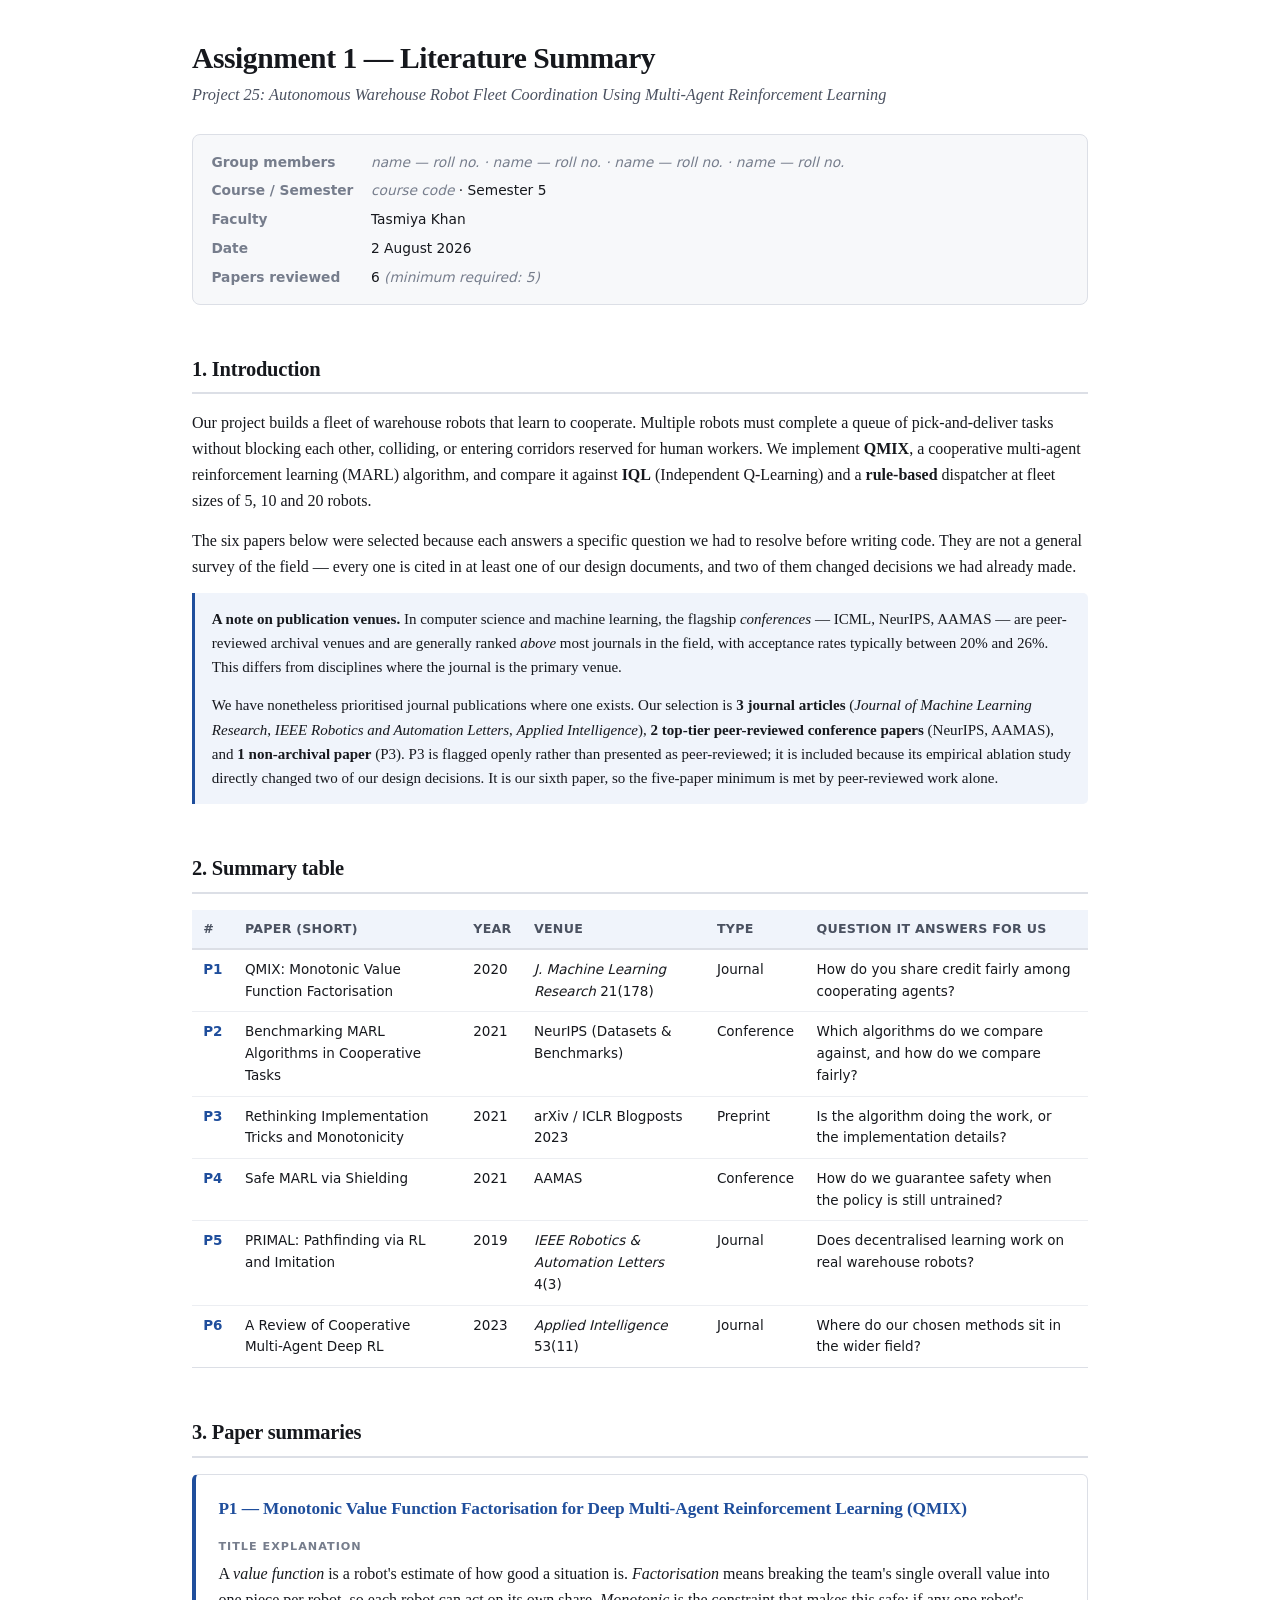
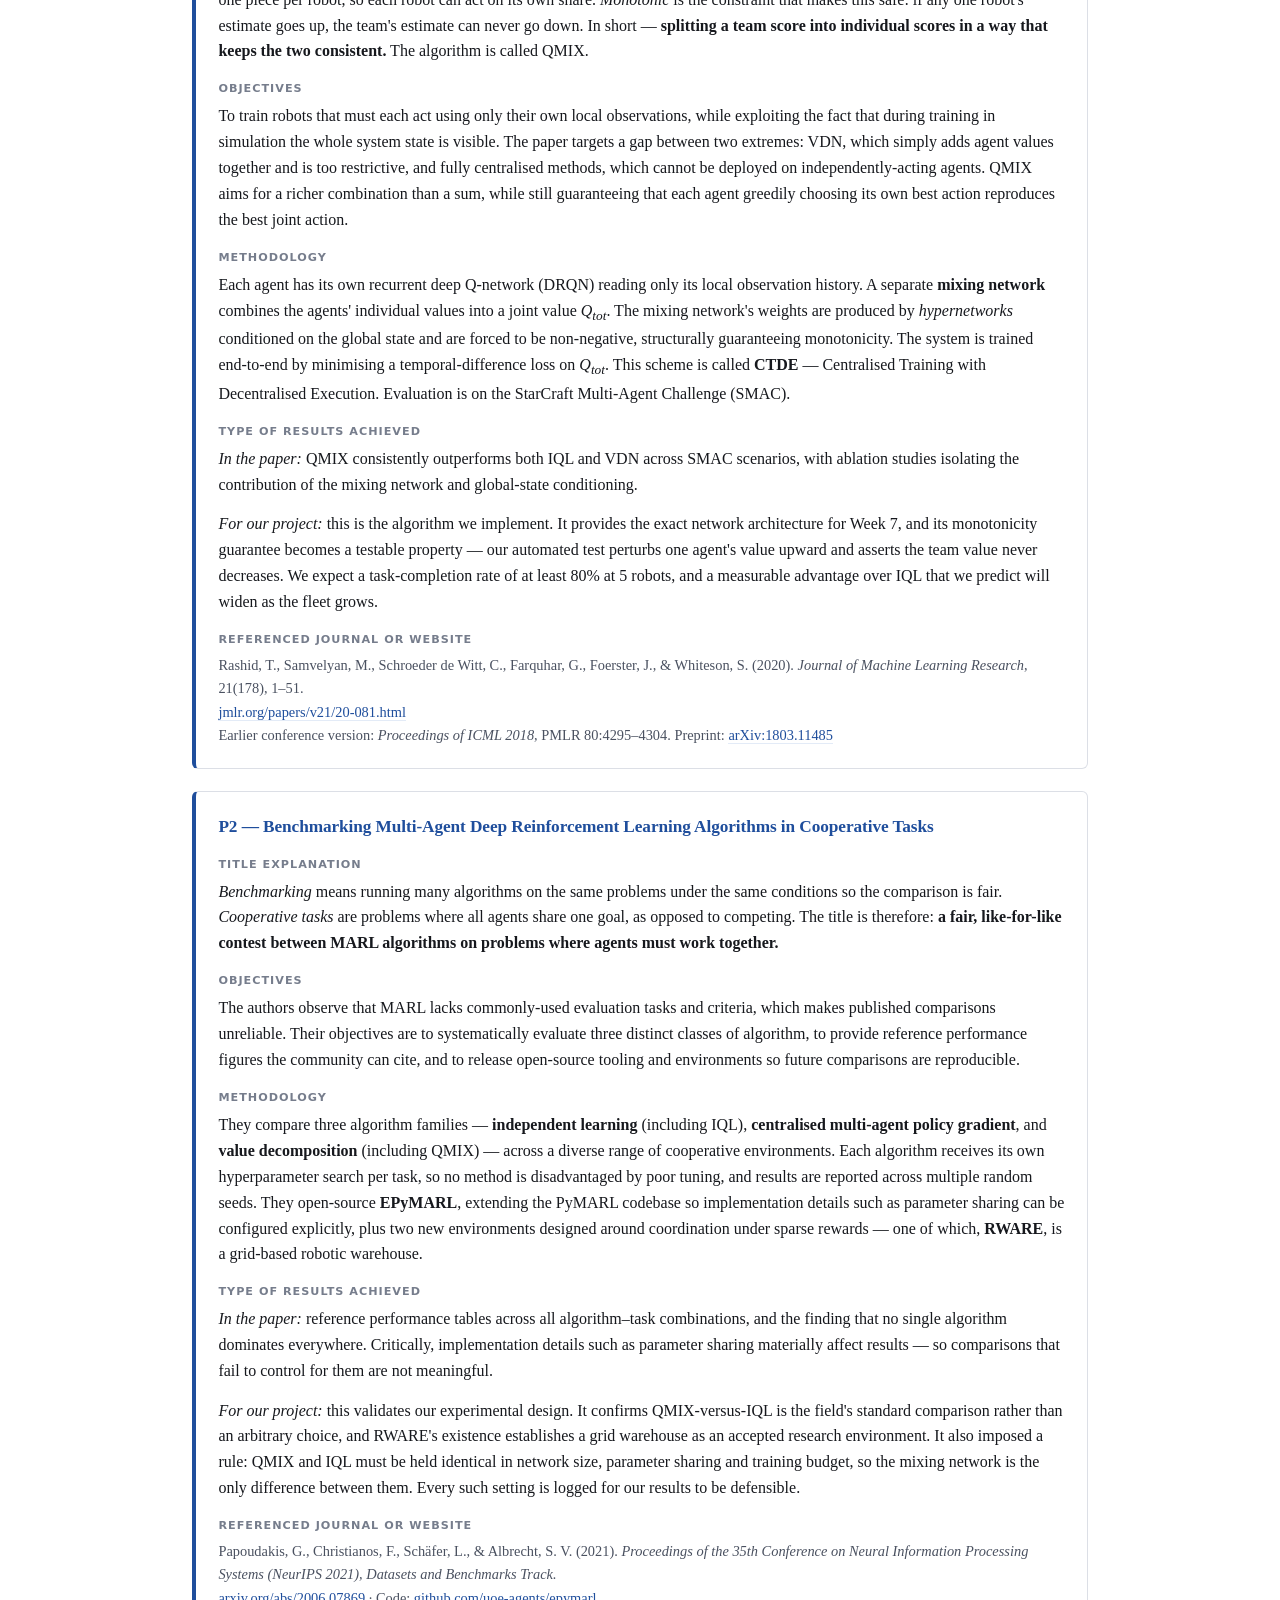
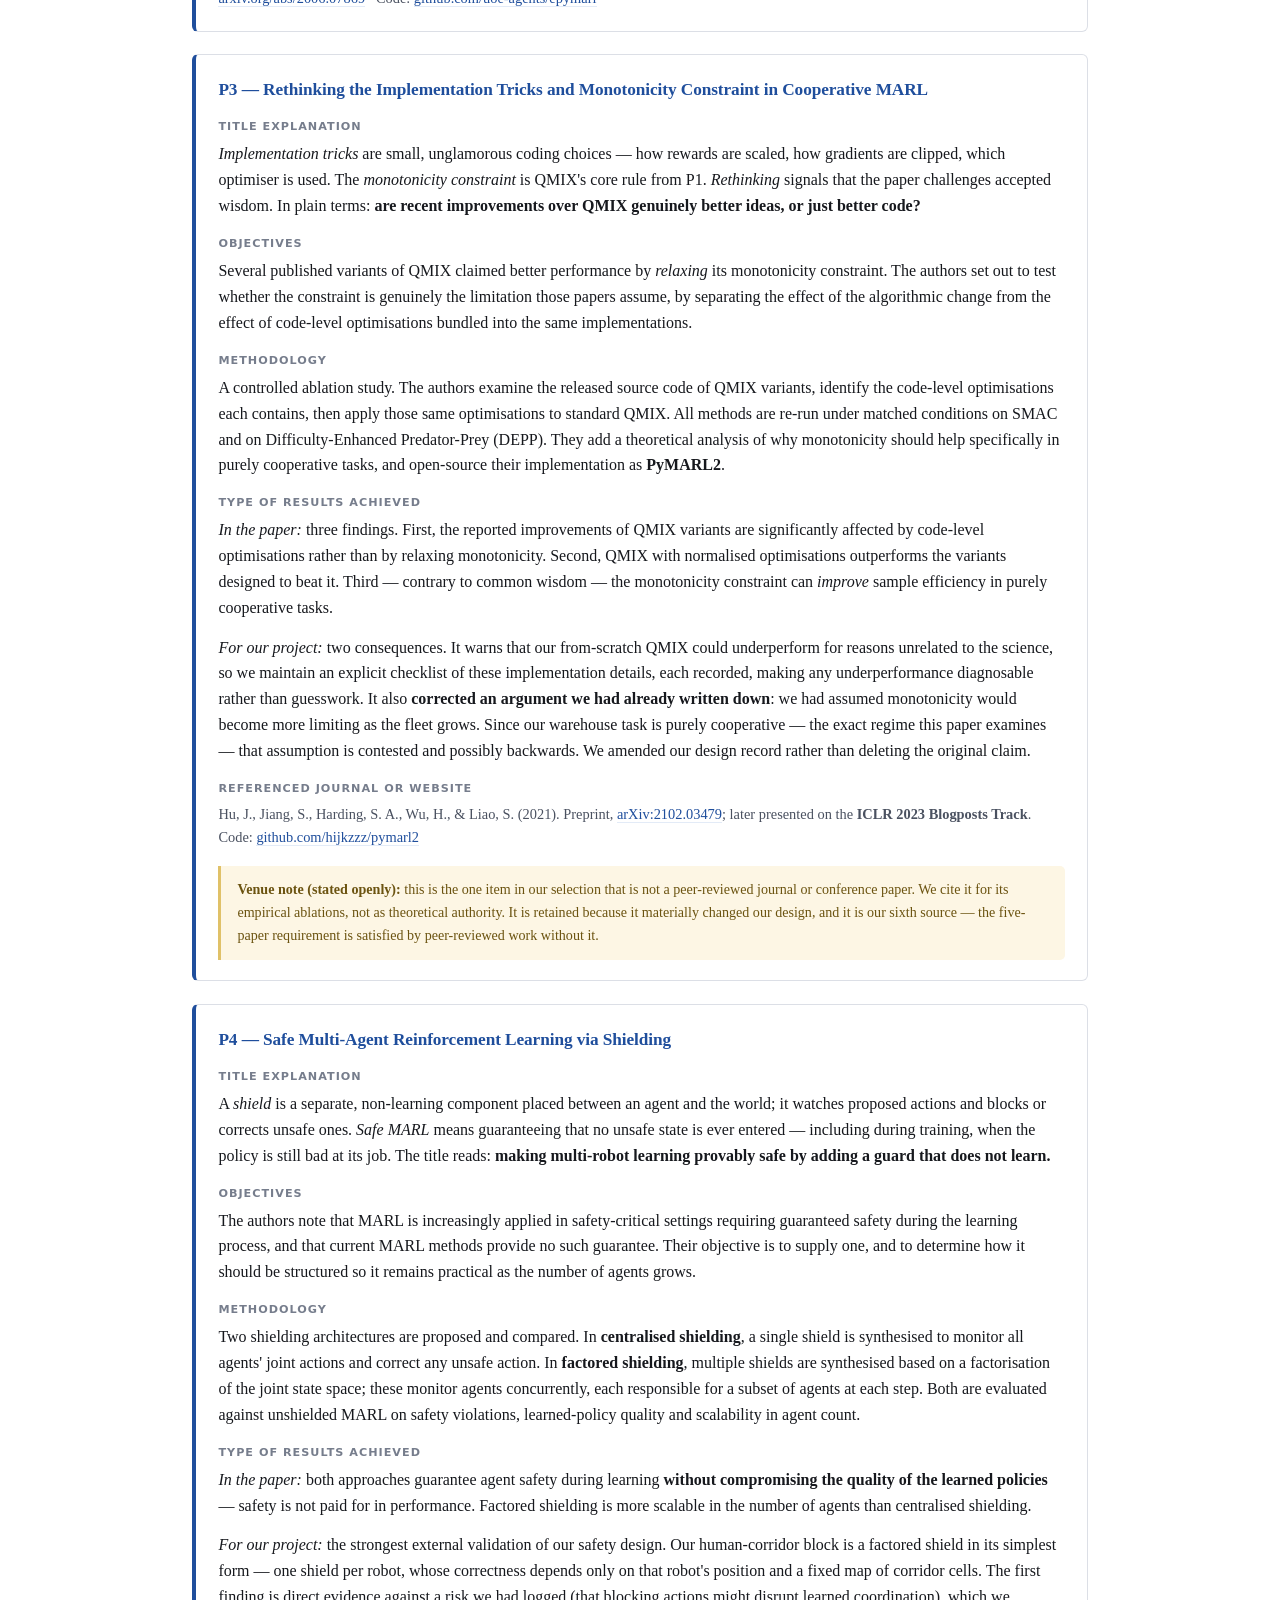
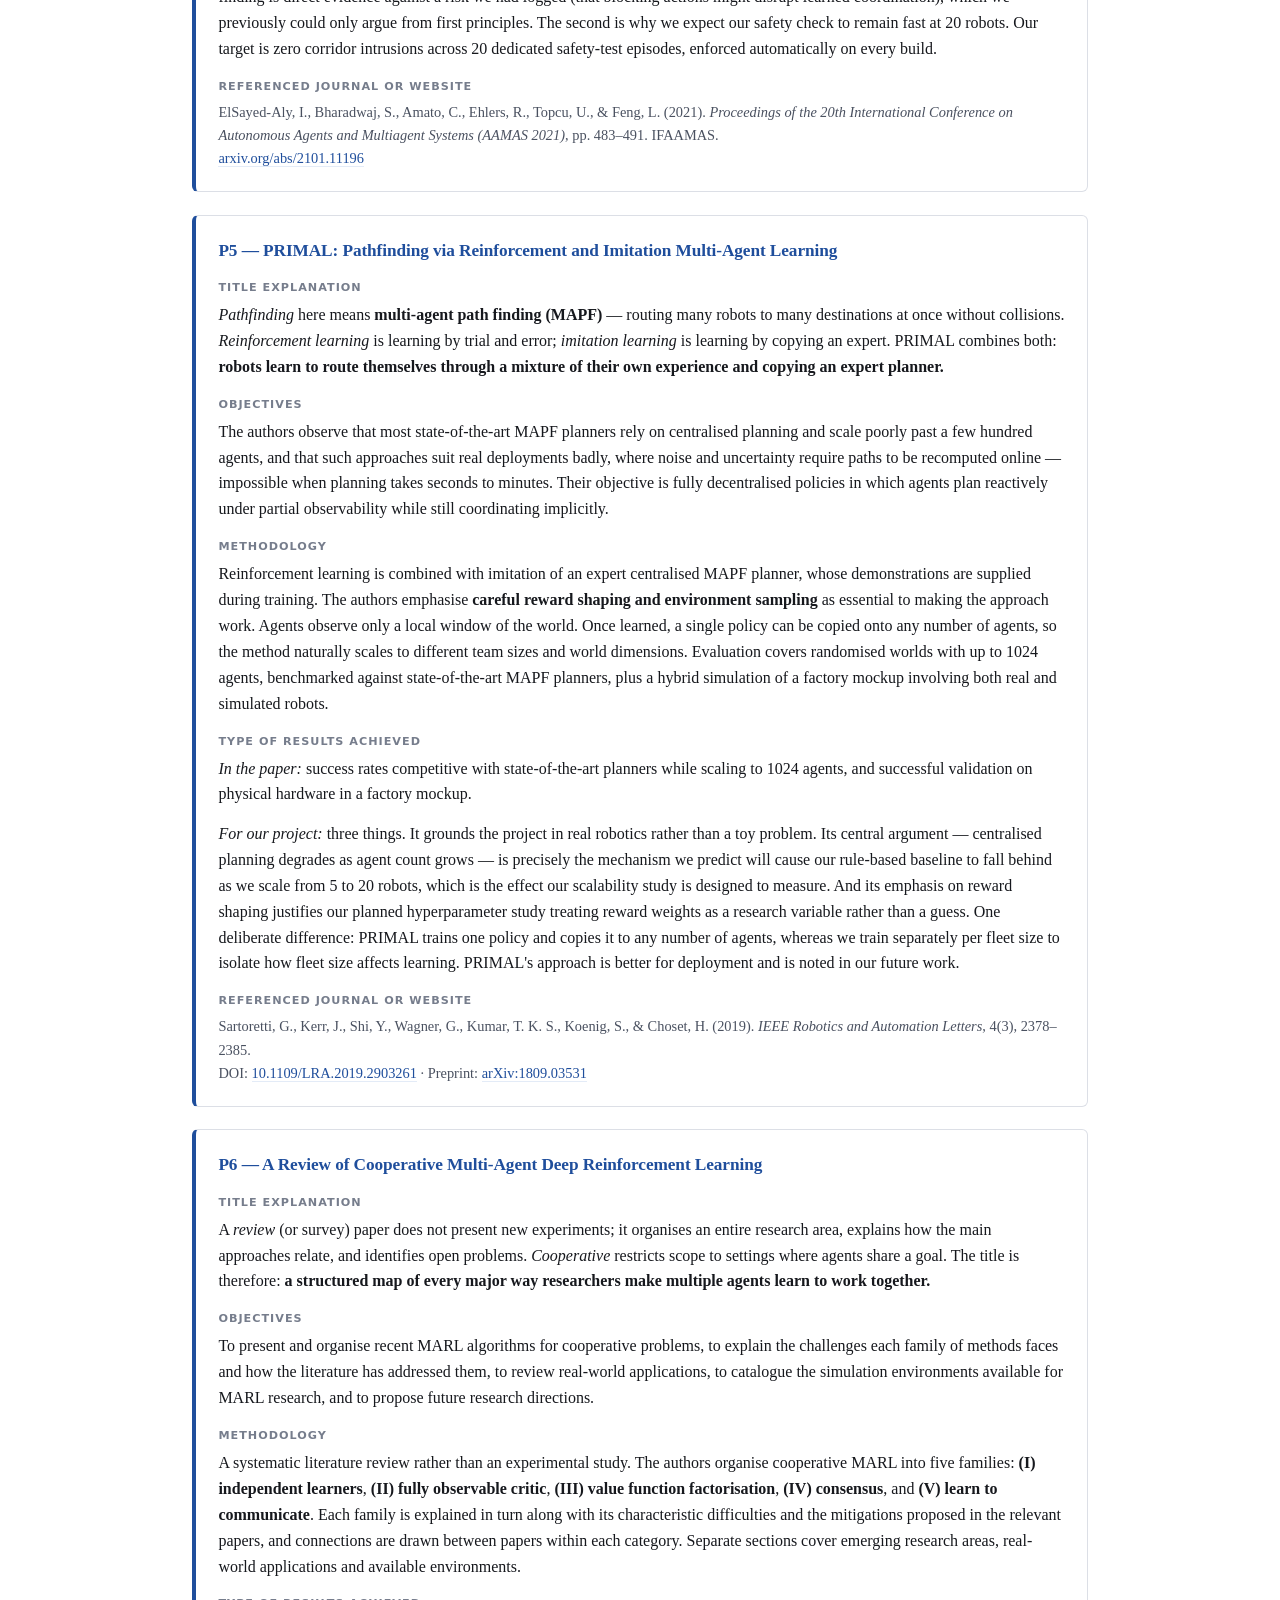
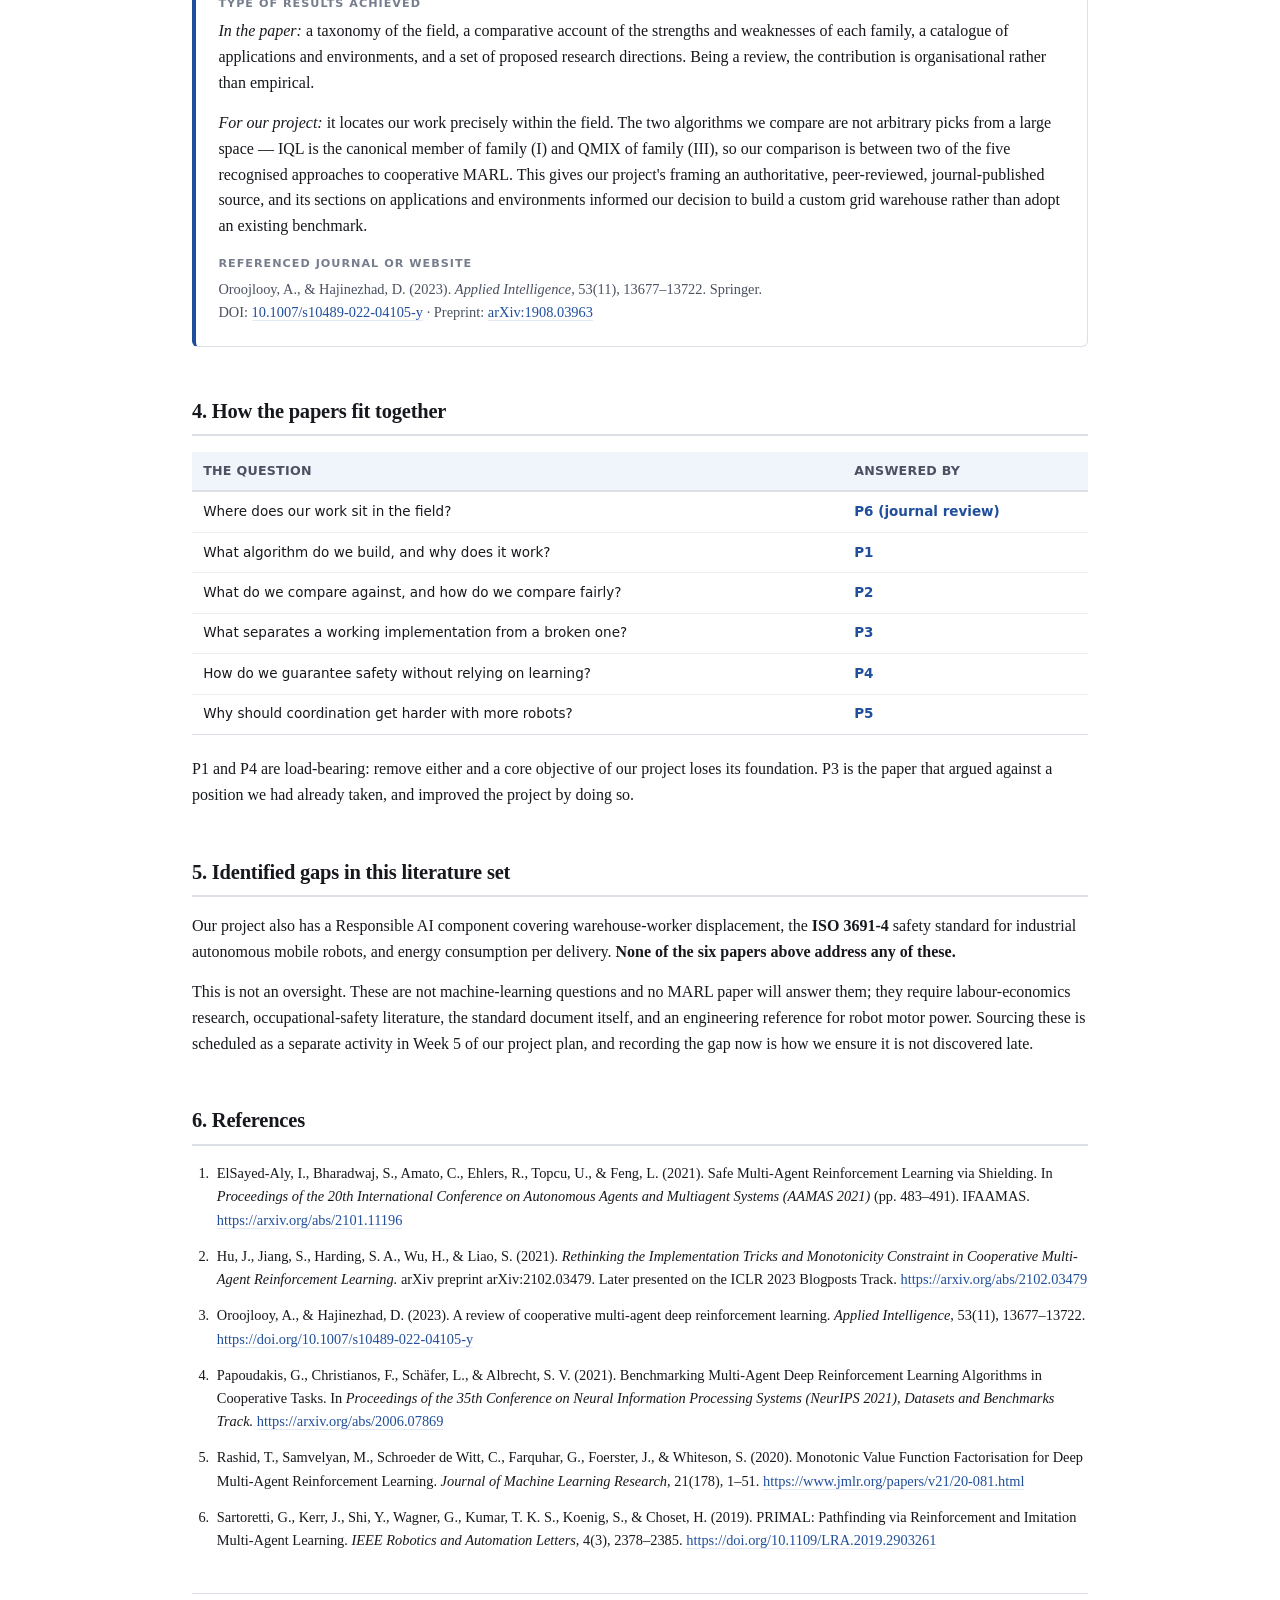
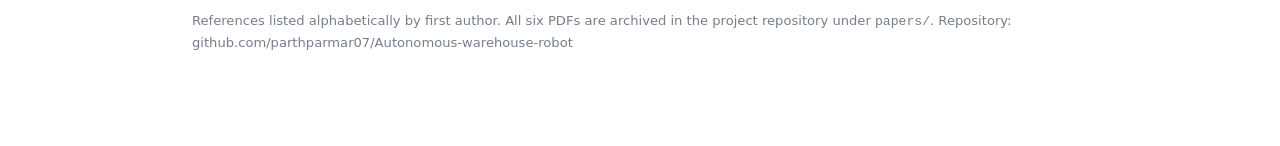
==== docs/09_assignment1_paper_summaries.html @ ab68f87d "Assignment 1: literature summaries in the required five-field format Adds a coursework-facing summar" ====
<!doctype html>
<html lang="en">
<head>
<meta charset="utf-8">
<meta name="viewport" content="width=device-width, initial-scale=1">
<title>Assignment 1 — Literature Summary — Project 25</title>
<style>
  :root{
    --ink:#16181d; --ink-soft:#4a5160; --ink-faint:#767d8c;
    --rule:#dcdfe6; --rule-soft:#eceef2;
    --bg:#ffffff; --bg-soft:#f7f8fa; --bg-accent:#f0f4fb;
    --accent:#1f4e9c; --accent-soft:#e3ebf7;
    --warn-bg:#fdf6e4; --warn-rule:#e0c168; --warn-ink:#6b5310;
    --maxw:56rem;
  }
  @media (prefers-color-scheme: dark){
    :root{
      --ink:#e6e8ee; --ink-soft:#b2b8c6; --ink-faint:#8d94a3;
      --rule:#333844; --rule-soft:#272b34;
      --bg:#15171c; --bg-soft:#1c1f26; --bg-accent:#1a2334;
      --accent:#7aa7ee; --accent-soft:#1e2a3e;
      --warn-bg:#2b2413; --warn-rule:#7a6425; --warn-ink:#e3c778;
    }
  }
  *{box-sizing:border-box}
  html{-webkit-text-size-adjust:100%}
  body{
    margin:0; padding:2.5rem 1.25rem 5rem;
    background:var(--bg); color:var(--ink);
    font:16px/1.62 "Iowan Old Style","Palatino Linotype",Palatino,Georgia,"Times New Roman",serif;
  }
  .sheet{max-width:var(--maxw); margin:0 auto}

  h1{font-size:1.85rem; line-height:1.25; margin:0 0 .3rem; letter-spacing:-.015em}
  .sub{font-size:1.02rem; color:var(--ink-soft); margin:0 0 1.6rem; font-style:italic}
  h2{
    font-size:1.28rem; margin:3rem 0 1rem; padding-bottom:.4rem;
    border-bottom:2px solid var(--rule); letter-spacing:-.01em;
  }
  h3{
    font-size:1.08rem; margin:0 0 .9rem; color:var(--accent);
    letter-spacing:-.005em;
  }
  p{margin:0 0 .85rem}
  a{color:var(--accent); text-decoration:none; border-bottom:1px solid var(--accent-soft)}
  a:hover{border-bottom-color:currentColor}
  strong{font-weight:600}

  /* meta block */
  .meta{
    background:var(--bg-soft); border:1px solid var(--rule);
    border-radius:8px; padding:1rem 1.15rem; margin:0 0 1.5rem;
  }
  .meta dl{display:grid; grid-template-columns:auto 1fr; gap:.4rem 1.1rem; margin:0;
    font-family:system-ui,-apple-system,"Segoe UI",sans-serif; font-size:.86rem}
  .meta dt{color:var(--ink-faint); font-weight:600; white-space:nowrap}
  .meta dd{margin:0}
  .fill{color:var(--ink-faint); font-style:italic}

  /* tables */
  .scroll{overflow-x:auto; margin:0 0 1.3rem; -webkit-overflow-scrolling:touch}
  table{border-collapse:collapse; width:100%; min-width:34rem;
    font-family:system-ui,-apple-system,"Segoe UI",sans-serif; font-size:.845rem}
  th,td{text-align:left; padding:.55rem .7rem; border-bottom:1px solid var(--rule-soft); vertical-align:top}
  thead th{background:var(--bg-accent); border-bottom:2px solid var(--rule);
    font-weight:600; font-size:.79rem; letter-spacing:.02em; text-transform:uppercase; color:var(--ink-soft)}
  tbody tr:last-child td{border-bottom:1px solid var(--rule)}
  .pid{font-weight:700; color:var(--accent); white-space:nowrap}

  /* paper blocks */
  .paper{
    border:1px solid var(--rule); border-left:4px solid var(--accent);
    border-radius:6px; padding:1.3rem 1.4rem; margin:0 0 1.4rem;
    background:var(--bg);
  }
  .field{margin:0 0 1rem}
  .field:last-child{margin-bottom:0}
  .label{
    display:block; font-family:system-ui,-apple-system,"Segoe UI",sans-serif;
    font-size:.7rem; font-weight:700; letter-spacing:.09em; text-transform:uppercase;
    color:var(--ink-faint); margin:0 0 .3rem;
  }
  .field p:last-child{margin-bottom:0}
  .cite{font-size:.9rem; color:var(--ink-soft)}
  .cite a{word-break:break-word}

  /* callouts */
  .note{
    background:var(--bg-accent); border-left:3px solid var(--accent);
    padding:.85rem 1.05rem; margin:0 0 1.3rem; border-radius:0 5px 5px 0; font-size:.94rem;
  }
  .note p:last-child{margin-bottom:0}
  .warn{
    background:var(--warn-bg); border-left:3px solid var(--warn-rule); color:var(--warn-ink);
    padding:.8rem 1rem; margin:1rem 0 0; border-radius:0 5px 5px 0; font-size:.88rem;
  }
  .warn p:last-child{margin-bottom:0}

  ol.refs{padding-left:1.3rem; font-size:.9rem}
  ol.refs li{margin:0 0 .8rem; padding-left:.25rem}
  .foot{margin-top:2.5rem; padding-top:1rem; border-top:1px solid var(--rule);
    font-size:.82rem; color:var(--ink-faint); font-family:system-ui,sans-serif}

  /* print */
  @media print{
    :root{
      --ink:#000; --ink-soft:#333; --ink-faint:#555;
      --rule:#bbb; --rule-soft:#ddd;
      --bg:#fff; --bg-soft:#f4f4f4; --bg-accent:#eef2f8;
      --accent:#1a3f7d; --accent-soft:#ccd;
      --warn-bg:#faf4e2; --warn-rule:#c0a040; --warn-ink:#4a3a06;
    }
    body{padding:0; font-size:10.5pt; line-height:1.45}
    .sheet{max-width:none}
    h2{margin-top:1.5rem; page-break-after:avoid}
    h3{page-break-after:avoid}
    .paper{page-break-inside:avoid; border-left-width:3px}
    table{min-width:0; font-size:9pt}
    .scroll{overflow:visible}
    a{color:inherit; border:0}
    .no-print{display:none}
    @page{margin:16mm 14mm}
  }
</style>
</head>
<body>
<div class="sheet">

  <h1>Assignment 1 — Literature Summary</h1>
  <p class="sub">Project 25: Autonomous Warehouse Robot Fleet Coordination Using Multi-Agent Reinforcement Learning</p>

  <div class="meta">
    <dl>
      <dt>Group members</dt><dd class="fill">name — roll no. · name — roll no. · name — roll no. · name — roll no.</dd>
      <dt>Course / Semester</dt><dd><span class="fill">course code</span> · Semester 5</dd>
      <dt>Faculty</dt><dd>Tasmiya Khan</dd>
      <dt>Date</dt><dd>2 August 2026</dd>
      <dt>Papers reviewed</dt><dd>6 <span class="fill">(minimum required: 5)</span></dd>
    </dl>
  </div>

  <h2>1. Introduction</h2>
  <p>Our project builds a fleet of warehouse robots that learn to cooperate. Multiple robots must complete a queue of pick-and-deliver tasks without blocking each other, colliding, or entering corridors reserved for human workers. We implement <strong>QMIX</strong>, a cooperative multi-agent reinforcement learning (MARL) algorithm, and compare it against <strong>IQL</strong> (Independent Q-Learning) and a <strong>rule-based</strong> dispatcher at fleet sizes of 5, 10 and 20 robots.</p>
  <p>The six papers below were selected because each answers a specific question we had to resolve before writing code. They are not a general survey of the field — every one is cited in at least one of our design documents, and two of them changed decisions we had already made.</p>

  <div class="note">
    <p><strong>A note on publication venues.</strong> In computer science and machine learning, the flagship <em>conferences</em> — ICML, NeurIPS, AAMAS — are peer-reviewed archival venues and are generally ranked <em>above</em> most journals in the field, with acceptance rates typically between 20% and 26%. This differs from disciplines where the journal is the primary venue.</p>
    <p>We have nonetheless prioritised journal publications where one exists. Our selection is <strong>3 journal articles</strong> (<em>Journal of Machine Learning Research</em>, <em>IEEE Robotics and Automation Letters</em>, <em>Applied Intelligence</em>), <strong>2 top-tier peer-reviewed conference papers</strong> (NeurIPS, AAMAS), and <strong>1 non-archival paper</strong> (P3). P3 is flagged openly rather than presented as peer-reviewed; it is included because its empirical ablation study directly changed two of our design decisions. It is our sixth paper, so the five-paper minimum is met by peer-reviewed work alone.</p>
  </div>

  <h2>2. Summary table</h2>
  <div class="scroll">
  <table>
    <thead><tr><th>#</th><th>Paper (short)</th><th>Year</th><th>Venue</th><th>Type</th><th>Question it answers for us</th></tr></thead>
    <tbody>
      <tr><td class="pid">P1</td><td>QMIX: Monotonic Value Function Factorisation</td><td>2020</td><td><em>J. Machine Learning Research</em> 21(178)</td><td>Journal</td><td>How do you share credit fairly among cooperating agents?</td></tr>
      <tr><td class="pid">P2</td><td>Benchmarking MARL Algorithms in Cooperative Tasks</td><td>2021</td><td>NeurIPS (Datasets &amp; Benchmarks)</td><td>Conference</td><td>Which algorithms do we compare against, and how do we compare fairly?</td></tr>
      <tr><td class="pid">P3</td><td>Rethinking Implementation Tricks and Monotonicity</td><td>2021</td><td>arXiv / ICLR Blogposts 2023</td><td>Preprint</td><td>Is the algorithm doing the work, or the implementation details?</td></tr>
      <tr><td class="pid">P4</td><td>Safe MARL via Shielding</td><td>2021</td><td>AAMAS</td><td>Conference</td><td>How do we guarantee safety when the policy is still untrained?</td></tr>
      <tr><td class="pid">P5</td><td>PRIMAL: Pathfinding via RL and Imitation</td><td>2019</td><td><em>IEEE Robotics &amp; Automation Letters</em> 4(3)</td><td>Journal</td><td>Does decentralised learning work on real warehouse robots?</td></tr>
      <tr><td class="pid">P6</td><td>A Review of Cooperative Multi-Agent Deep RL</td><td>2023</td><td><em>Applied Intelligence</em> 53(11)</td><td>Journal</td><td>Where do our chosen methods sit in the wider field?</td></tr>
    </tbody>
  </table>
  </div>

  <h2>3. Paper summaries</h2>

  <!-- P1 -->
  <div class="paper">
    <h3>P1 — Monotonic Value Function Factorisation for Deep Multi-Agent Reinforcement Learning (QMIX)</h3>

    <div class="field"><span class="label">Title explanation</span>
      <p>A <em>value function</em> is a robot's estimate of how good a situation is. <em>Factorisation</em> means breaking the team's single overall value into one piece per robot, so each robot can act on its own share. <em>Monotonic</em> is the constraint that makes this safe: if any one robot's estimate goes up, the team's estimate can never go down. In short — <strong>splitting a team score into individual scores in a way that keeps the two consistent.</strong> The algorithm is called QMIX.</p></div>

    <div class="field"><span class="label">Objectives</span>
      <p>To train robots that must each act using only their own local observations, while exploiting the fact that during training in simulation the whole system state is visible. The paper targets a gap between two extremes: VDN, which simply adds agent values together and is too restrictive, and fully centralised methods, which cannot be deployed on independently-acting agents. QMIX aims for a richer combination than a sum, while still guaranteeing that each agent greedily choosing its own best action reproduces the best joint action.</p></div>

    <div class="field"><span class="label">Methodology</span>
      <p>Each agent has its own recurrent deep Q-network (DRQN) reading only its local observation history. A separate <strong>mixing network</strong> combines the agents' individual values into a joint value <em>Q<sub>tot</sub></em>. The mixing network's weights are produced by <em>hypernetworks</em> conditioned on the global state and are forced to be non-negative, structurally guaranteeing monotonicity. The system is trained end-to-end by minimising a temporal-difference loss on <em>Q<sub>tot</sub></em>. This scheme is called <strong>CTDE</strong> — Centralised Training with Decentralised Execution. Evaluation is on the StarCraft Multi-Agent Challenge (SMAC).</p></div>

    <div class="field"><span class="label">Type of results achieved</span>
      <p><em>In the paper:</em> QMIX consistently outperforms both IQL and VDN across SMAC scenarios, with ablation studies isolating the contribution of the mixing network and global-state conditioning.</p>
      <p><em>For our project:</em> this is the algorithm we implement. It provides the exact network architecture for Week 7, and its monotonicity guarantee becomes a testable property — our automated test perturbs one agent's value upward and asserts the team value never decreases. We expect a task-completion rate of at least 80% at 5 robots, and a measurable advantage over IQL that we predict will widen as the fleet grows.</p></div>

    <div class="field cite"><span class="label">Referenced journal or website</span>
      <p>Rashid, T., Samvelyan, M., Schroeder de Witt, C., Farquhar, G., Foerster, J., &amp; Whiteson, S. (2020). <em>Journal of Machine Learning Research</em>, 21(178), 1–51.<br>
      <a href="https://www.jmlr.org/papers/v21/20-081.html">jmlr.org/papers/v21/20-081.html</a><br>
      Earlier conference version: <em>Proceedings of ICML 2018</em>, PMLR 80:4295–4304. Preprint: <a href="https://arxiv.org/abs/1803.11485">arXiv:1803.11485</a></p></div>
  </div>

  <!-- P2 -->
  <div class="paper">
    <h3>P2 — Benchmarking Multi-Agent Deep Reinforcement Learning Algorithms in Cooperative Tasks</h3>

    <div class="field"><span class="label">Title explanation</span>
      <p><em>Benchmarking</em> means running many algorithms on the same problems under the same conditions so the comparison is fair. <em>Cooperative tasks</em> are problems where all agents share one goal, as opposed to competing. The title is therefore: <strong>a fair, like-for-like contest between MARL algorithms on problems where agents must work together.</strong></p></div>

    <div class="field"><span class="label">Objectives</span>
      <p>The authors observe that MARL lacks commonly-used evaluation tasks and criteria, which makes published comparisons unreliable. Their objectives are to systematically evaluate three distinct classes of algorithm, to provide reference performance figures the community can cite, and to release open-source tooling and environments so future comparisons are reproducible.</p></div>

    <div class="field"><span class="label">Methodology</span>
      <p>They compare three algorithm families — <strong>independent learning</strong> (including IQL), <strong>centralised multi-agent policy gradient</strong>, and <strong>value decomposition</strong> (including QMIX) — across a diverse range of cooperative environments. Each algorithm receives its own hyperparameter search per task, so no method is disadvantaged by poor tuning, and results are reported across multiple random seeds. They open-source <strong>EPyMARL</strong>, extending the PyMARL codebase so implementation details such as parameter sharing can be configured explicitly, plus two new environments designed around coordination under sparse rewards — one of which, <strong>RWARE</strong>, is a grid-based robotic warehouse.</p></div>

    <div class="field"><span class="label">Type of results achieved</span>
      <p><em>In the paper:</em> reference performance tables across all algorithm–task combinations, and the finding that no single algorithm dominates everywhere. Critically, implementation details such as parameter sharing materially affect results — so comparisons that fail to control for them are not meaningful.</p>
      <p><em>For our project:</em> this validates our experimental design. It confirms QMIX-versus-IQL is the field's standard comparison rather than an arbitrary choice, and RWARE's existence establishes a grid warehouse as an accepted research environment. It also imposed a rule: QMIX and IQL must be held identical in network size, parameter sharing and training budget, so the mixing network is the only difference between them. Every such setting is logged for our results to be defensible.</p></div>

    <div class="field cite"><span class="label">Referenced journal or website</span>
      <p>Papoudakis, G., Christianos, F., Schäfer, L., &amp; Albrecht, S. V. (2021). <em>Proceedings of the 35th Conference on Neural Information Processing Systems (NeurIPS 2021), Datasets and Benchmarks Track.</em><br>
      <a href="https://arxiv.org/abs/2006.07869">arxiv.org/abs/2006.07869</a> · Code: <a href="https://github.com/uoe-agents/epymarl">github.com/uoe-agents/epymarl</a></p></div>
  </div>

  <!-- P3 -->
  <div class="paper">
    <h3>P3 — Rethinking the Implementation Tricks and Monotonicity Constraint in Cooperative MARL</h3>

    <div class="field"><span class="label">Title explanation</span>
      <p><em>Implementation tricks</em> are small, unglamorous coding choices — how rewards are scaled, how gradients are clipped, which optimiser is used. The <em>monotonicity constraint</em> is QMIX's core rule from P1. <em>Rethinking</em> signals that the paper challenges accepted wisdom. In plain terms: <strong>are recent improvements over QMIX genuinely better ideas, or just better code?</strong></p></div>

    <div class="field"><span class="label">Objectives</span>
      <p>Several published variants of QMIX claimed better performance by <em>relaxing</em> its monotonicity constraint. The authors set out to test whether the constraint is genuinely the limitation those papers assume, by separating the effect of the algorithmic change from the effect of code-level optimisations bundled into the same implementations.</p></div>

    <div class="field"><span class="label">Methodology</span>
      <p>A controlled ablation study. The authors examine the released source code of QMIX variants, identify the code-level optimisations each contains, then apply those same optimisations to standard QMIX. All methods are re-run under matched conditions on SMAC and on Difficulty-Enhanced Predator-Prey (DEPP). They add a theoretical analysis of why monotonicity should help specifically in purely cooperative tasks, and open-source their implementation as <strong>PyMARL2</strong>.</p></div>

    <div class="field"><span class="label">Type of results achieved</span>
      <p><em>In the paper:</em> three findings. First, the reported improvements of QMIX variants are significantly affected by code-level optimisations rather than by relaxing monotonicity. Second, QMIX with normalised optimisations outperforms the variants designed to beat it. Third — contrary to common wisdom — the monotonicity constraint can <em>improve</em> sample efficiency in purely cooperative tasks.</p>
      <p><em>For our project:</em> two consequences. It warns that our from-scratch QMIX could underperform for reasons unrelated to the science, so we maintain an explicit checklist of these implementation details, each recorded, making any underperformance diagnosable rather than guesswork. It also <strong>corrected an argument we had already written down</strong>: we had assumed monotonicity would become more limiting as the fleet grows. Since our warehouse task is purely cooperative — the exact regime this paper examines — that assumption is contested and possibly backwards. We amended our design record rather than deleting the original claim.</p></div>

    <div class="field cite"><span class="label">Referenced journal or website</span>
      <p>Hu, J., Jiang, S., Harding, S. A., Wu, H., &amp; Liao, S. (2021). Preprint, <a href="https://arxiv.org/abs/2102.03479">arXiv:2102.03479</a>; later presented on the <strong>ICLR 2023 Blogposts Track</strong>. Code: <a href="https://github.com/hijkzzz/pymarl2">github.com/hijkzzz/pymarl2</a></p>
      <div class="warn"><p><strong>Venue note (stated openly):</strong> this is the one item in our selection that is not a peer-reviewed journal or conference paper. We cite it for its empirical ablations, not as theoretical authority. It is retained because it materially changed our design, and it is our sixth source — the five-paper requirement is satisfied by peer-reviewed work without it.</p></div></div>
  </div>

  <!-- P4 -->
  <div class="paper">
    <h3>P4 — Safe Multi-Agent Reinforcement Learning via Shielding</h3>

    <div class="field"><span class="label">Title explanation</span>
      <p>A <em>shield</em> is a separate, non-learning component placed between an agent and the world; it watches proposed actions and blocks or corrects unsafe ones. <em>Safe MARL</em> means guaranteeing that no unsafe state is ever entered — including during training, when the policy is still bad at its job. The title reads: <strong>making multi-robot learning provably safe by adding a guard that does not learn.</strong></p></div>

    <div class="field"><span class="label">Objectives</span>
      <p>The authors note that MARL is increasingly applied in safety-critical settings requiring guaranteed safety during the learning process, and that current MARL methods provide no such guarantee. Their objective is to supply one, and to determine how it should be structured so it remains practical as the number of agents grows.</p></div>

    <div class="field"><span class="label">Methodology</span>
      <p>Two shielding architectures are proposed and compared. In <strong>centralised shielding</strong>, a single shield is synthesised to monitor all agents' joint actions and correct any unsafe action. In <strong>factored shielding</strong>, multiple shields are synthesised based on a factorisation of the joint state space; these monitor agents concurrently, each responsible for a subset of agents at each step. Both are evaluated against unshielded MARL on safety violations, learned-policy quality and scalability in agent count.</p></div>

    <div class="field"><span class="label">Type of results achieved</span>
      <p><em>In the paper:</em> both approaches guarantee agent safety during learning <strong>without compromising the quality of the learned policies</strong> — safety is not paid for in performance. Factored shielding is more scalable in the number of agents than centralised shielding.</p>
      <p><em>For our project:</em> the strongest external validation of our safety design. Our human-corridor block is a factored shield in its simplest form — one shield per robot, whose correctness depends only on that robot's position and a fixed map of corridor cells. The first finding is direct evidence against a risk we had logged (that blocking actions might disrupt learned coordination), which we previously could only argue from first principles. The second is why we expect our safety check to remain fast at 20 robots. Our target is zero corridor intrusions across 20 dedicated safety-test episodes, enforced automatically on every build.</p></div>

    <div class="field cite"><span class="label">Referenced journal or website</span>
      <p>ElSayed-Aly, I., Bharadwaj, S., Amato, C., Ehlers, R., Topcu, U., &amp; Feng, L. (2021). <em>Proceedings of the 20th International Conference on Autonomous Agents and Multiagent Systems (AAMAS 2021)</em>, pp. 483–491. IFAAMAS.<br>
      <a href="https://arxiv.org/abs/2101.11196">arxiv.org/abs/2101.11196</a></p></div>
  </div>

  <!-- P5 -->
  <div class="paper">
    <h3>P5 — PRIMAL: Pathfinding via Reinforcement and Imitation Multi-Agent Learning</h3>

    <div class="field"><span class="label">Title explanation</span>
      <p><em>Pathfinding</em> here means <strong>multi-agent path finding (MAPF)</strong> — routing many robots to many destinations at once without collisions. <em>Reinforcement learning</em> is learning by trial and error; <em>imitation learning</em> is learning by copying an expert. PRIMAL combines both: <strong>robots learn to route themselves through a mixture of their own experience and copying an expert planner.</strong></p></div>

    <div class="field"><span class="label">Objectives</span>
      <p>The authors observe that most state-of-the-art MAPF planners rely on centralised planning and scale poorly past a few hundred agents, and that such approaches suit real deployments badly, where noise and uncertainty require paths to be recomputed online — impossible when planning takes seconds to minutes. Their objective is fully decentralised policies in which agents plan reactively under partial observability while still coordinating implicitly.</p></div>

    <div class="field"><span class="label">Methodology</span>
      <p>Reinforcement learning is combined with imitation of an expert centralised MAPF planner, whose demonstrations are supplied during training. The authors emphasise <strong>careful reward shaping and environment sampling</strong> as essential to making the approach work. Agents observe only a local window of the world. Once learned, a single policy can be copied onto any number of agents, so the method naturally scales to different team sizes and world dimensions. Evaluation covers randomised worlds with up to 1024 agents, benchmarked against state-of-the-art MAPF planners, plus a hybrid simulation of a factory mockup involving both real and simulated robots.</p></div>

    <div class="field"><span class="label">Type of results achieved</span>
      <p><em>In the paper:</em> success rates competitive with state-of-the-art planners while scaling to 1024 agents, and successful validation on physical hardware in a factory mockup.</p>
      <p><em>For our project:</em> three things. It grounds the project in real robotics rather than a toy problem. Its central argument — centralised planning degrades as agent count grows — is precisely the mechanism we predict will cause our rule-based baseline to fall behind as we scale from 5 to 20 robots, which is the effect our scalability study is designed to measure. And its emphasis on reward shaping justifies our planned hyperparameter study treating reward weights as a research variable rather than a guess. One deliberate difference: PRIMAL trains one policy and copies it to any number of agents, whereas we train separately per fleet size to isolate how fleet size affects learning. PRIMAL's approach is better for deployment and is noted in our future work.</p></div>

    <div class="field cite"><span class="label">Referenced journal or website</span>
      <p>Sartoretti, G., Kerr, J., Shi, Y., Wagner, G., Kumar, T. K. S., Koenig, S., &amp; Choset, H. (2019). <em>IEEE Robotics and Automation Letters</em>, 4(3), 2378–2385.<br>
      DOI: <a href="https://doi.org/10.1109/LRA.2019.2903261">10.1109/LRA.2019.2903261</a> · Preprint: <a href="https://arxiv.org/abs/1809.03531">arXiv:1809.03531</a></p></div>
  </div>

  <!-- P6 -->
  <div class="paper">
    <h3>P6 — A Review of Cooperative Multi-Agent Deep Reinforcement Learning</h3>

    <div class="field"><span class="label">Title explanation</span>
      <p>A <em>review</em> (or survey) paper does not present new experiments; it organises an entire research area, explains how the main approaches relate, and identifies open problems. <em>Cooperative</em> restricts scope to settings where agents share a goal. The title is therefore: <strong>a structured map of every major way researchers make multiple agents learn to work together.</strong></p></div>

    <div class="field"><span class="label">Objectives</span>
      <p>To present and organise recent MARL algorithms for cooperative problems, to explain the challenges each family of methods faces and how the literature has addressed them, to review real-world applications, to catalogue the simulation environments available for MARL research, and to propose future research directions.</p></div>

    <div class="field"><span class="label">Methodology</span>
      <p>A systematic literature review rather than an experimental study. The authors organise cooperative MARL into five families: <strong>(I) independent learners</strong>, <strong>(II) fully observable critic</strong>, <strong>(III) value function factorisation</strong>, <strong>(IV) consensus</strong>, and <strong>(V) learn to communicate</strong>. Each family is explained in turn along with its characteristic difficulties and the mitigations proposed in the relevant papers, and connections are drawn between papers within each category. Separate sections cover emerging research areas, real-world applications and available environments.</p></div>

    <div class="field"><span class="label">Type of results achieved</span>
      <p><em>In the paper:</em> a taxonomy of the field, a comparative account of the strengths and weaknesses of each family, a catalogue of applications and environments, and a set of proposed research directions. Being a review, the contribution is organisational rather than empirical.</p>
      <p><em>For our project:</em> it locates our work precisely within the field. The two algorithms we compare are not arbitrary picks from a large space — IQL is the canonical member of family (I) and QMIX of family (III), so our comparison is between two of the five recognised approaches to cooperative MARL. This gives our project's framing an authoritative, peer-reviewed, journal-published source, and its sections on applications and environments informed our decision to build a custom grid warehouse rather than adopt an existing benchmark.</p></div>

    <div class="field cite"><span class="label">Referenced journal or website</span>
      <p>Oroojlooy, A., &amp; Hajinezhad, D. (2023). <em>Applied Intelligence</em>, 53(11), 13677–13722. Springer.<br>
      DOI: <a href="https://doi.org/10.1007/s10489-022-04105-y">10.1007/s10489-022-04105-y</a> · Preprint: <a href="https://arxiv.org/abs/1908.03963">arXiv:1908.03963</a></p></div>
  </div>

  <h2>4. How the papers fit together</h2>
  <div class="scroll">
  <table>
    <thead><tr><th>The question</th><th>Answered by</th></tr></thead>
    <tbody>
      <tr><td>Where does our work sit in the field?</td><td class="pid">P6 (journal review)</td></tr>
      <tr><td>What algorithm do we build, and why does it work?</td><td class="pid">P1</td></tr>
      <tr><td>What do we compare against, and how do we compare fairly?</td><td class="pid">P2</td></tr>
      <tr><td>What separates a working implementation from a broken one?</td><td class="pid">P3</td></tr>
      <tr><td>How do we guarantee safety without relying on learning?</td><td class="pid">P4</td></tr>
      <tr><td>Why should coordination get harder with more robots?</td><td class="pid">P5</td></tr>
    </tbody>
  </table>
  </div>
  <p>P1 and P4 are load-bearing: remove either and a core objective of our project loses its foundation. P3 is the paper that argued against a position we had already taken, and improved the project by doing so.</p>

  <h2>5. Identified gaps in this literature set</h2>
  <p>Our project also has a Responsible AI component covering warehouse-worker displacement, the <strong>ISO 3691-4</strong> safety standard for industrial autonomous mobile robots, and energy consumption per delivery. <strong>None of the six papers above address any of these.</strong></p>
  <p>This is not an oversight. These are not machine-learning questions and no MARL paper will answer them; they require labour-economics research, occupational-safety literature, the standard document itself, and an engineering reference for robot motor power. Sourcing these is scheduled as a separate activity in Week 5 of our project plan, and recording the gap now is how we ensure it is not discovered late.</p>

  <h2>6. References</h2>
  <ol class="refs">
    <li>ElSayed-Aly, I., Bharadwaj, S., Amato, C., Ehlers, R., Topcu, U., &amp; Feng, L. (2021). Safe Multi-Agent Reinforcement Learning via Shielding. In <em>Proceedings of the 20th International Conference on Autonomous Agents and Multiagent Systems (AAMAS 2021)</em> (pp. 483–491). IFAAMAS. <a href="https://arxiv.org/abs/2101.11196">https://arxiv.org/abs/2101.11196</a></li>
    <li>Hu, J., Jiang, S., Harding, S. A., Wu, H., &amp; Liao, S. (2021). <em>Rethinking the Implementation Tricks and Monotonicity Constraint in Cooperative Multi-Agent Reinforcement Learning.</em> arXiv preprint arXiv:2102.03479. Later presented on the ICLR 2023 Blogposts Track. <a href="https://arxiv.org/abs/2102.03479">https://arxiv.org/abs/2102.03479</a></li>
    <li>Oroojlooy, A., &amp; Hajinezhad, D. (2023). A review of cooperative multi-agent deep reinforcement learning. <em>Applied Intelligence</em>, 53(11), 13677–13722. <a href="https://doi.org/10.1007/s10489-022-04105-y">https://doi.org/10.1007/s10489-022-04105-y</a></li>
    <li>Papoudakis, G., Christianos, F., Schäfer, L., &amp; Albrecht, S. V. (2021). Benchmarking Multi-Agent Deep Reinforcement Learning Algorithms in Cooperative Tasks. In <em>Proceedings of the 35th Conference on Neural Information Processing Systems (NeurIPS 2021), Datasets and Benchmarks Track.</em> <a href="https://arxiv.org/abs/2006.07869">https://arxiv.org/abs/2006.07869</a></li>
    <li>Rashid, T., Samvelyan, M., Schroeder de Witt, C., Farquhar, G., Foerster, J., &amp; Whiteson, S. (2020). Monotonic Value Function Factorisation for Deep Multi-Agent Reinforcement Learning. <em>Journal of Machine Learning Research</em>, 21(178), 1–51. <a href="https://www.jmlr.org/papers/v21/20-081.html">https://www.jmlr.org/papers/v21/20-081.html</a></li>
    <li>Sartoretti, G., Kerr, J., Shi, Y., Wagner, G., Kumar, T. K. S., Koenig, S., &amp; Choset, H. (2019). PRIMAL: Pathfinding via Reinforcement and Imitation Multi-Agent Learning. <em>IEEE Robotics and Automation Letters</em>, 4(3), 2378–2385. <a href="https://doi.org/10.1109/LRA.2019.2903261">https://doi.org/10.1109/LRA.2019.2903261</a></li>
  </ol>

  <p class="foot">References listed alphabetically by first author. All six PDFs are archived in the project repository under <code>papers/</code>. Repository: github.com/parthparmar07/Autonomous-warehouse-robot</p>

</div>
</body>
</html>
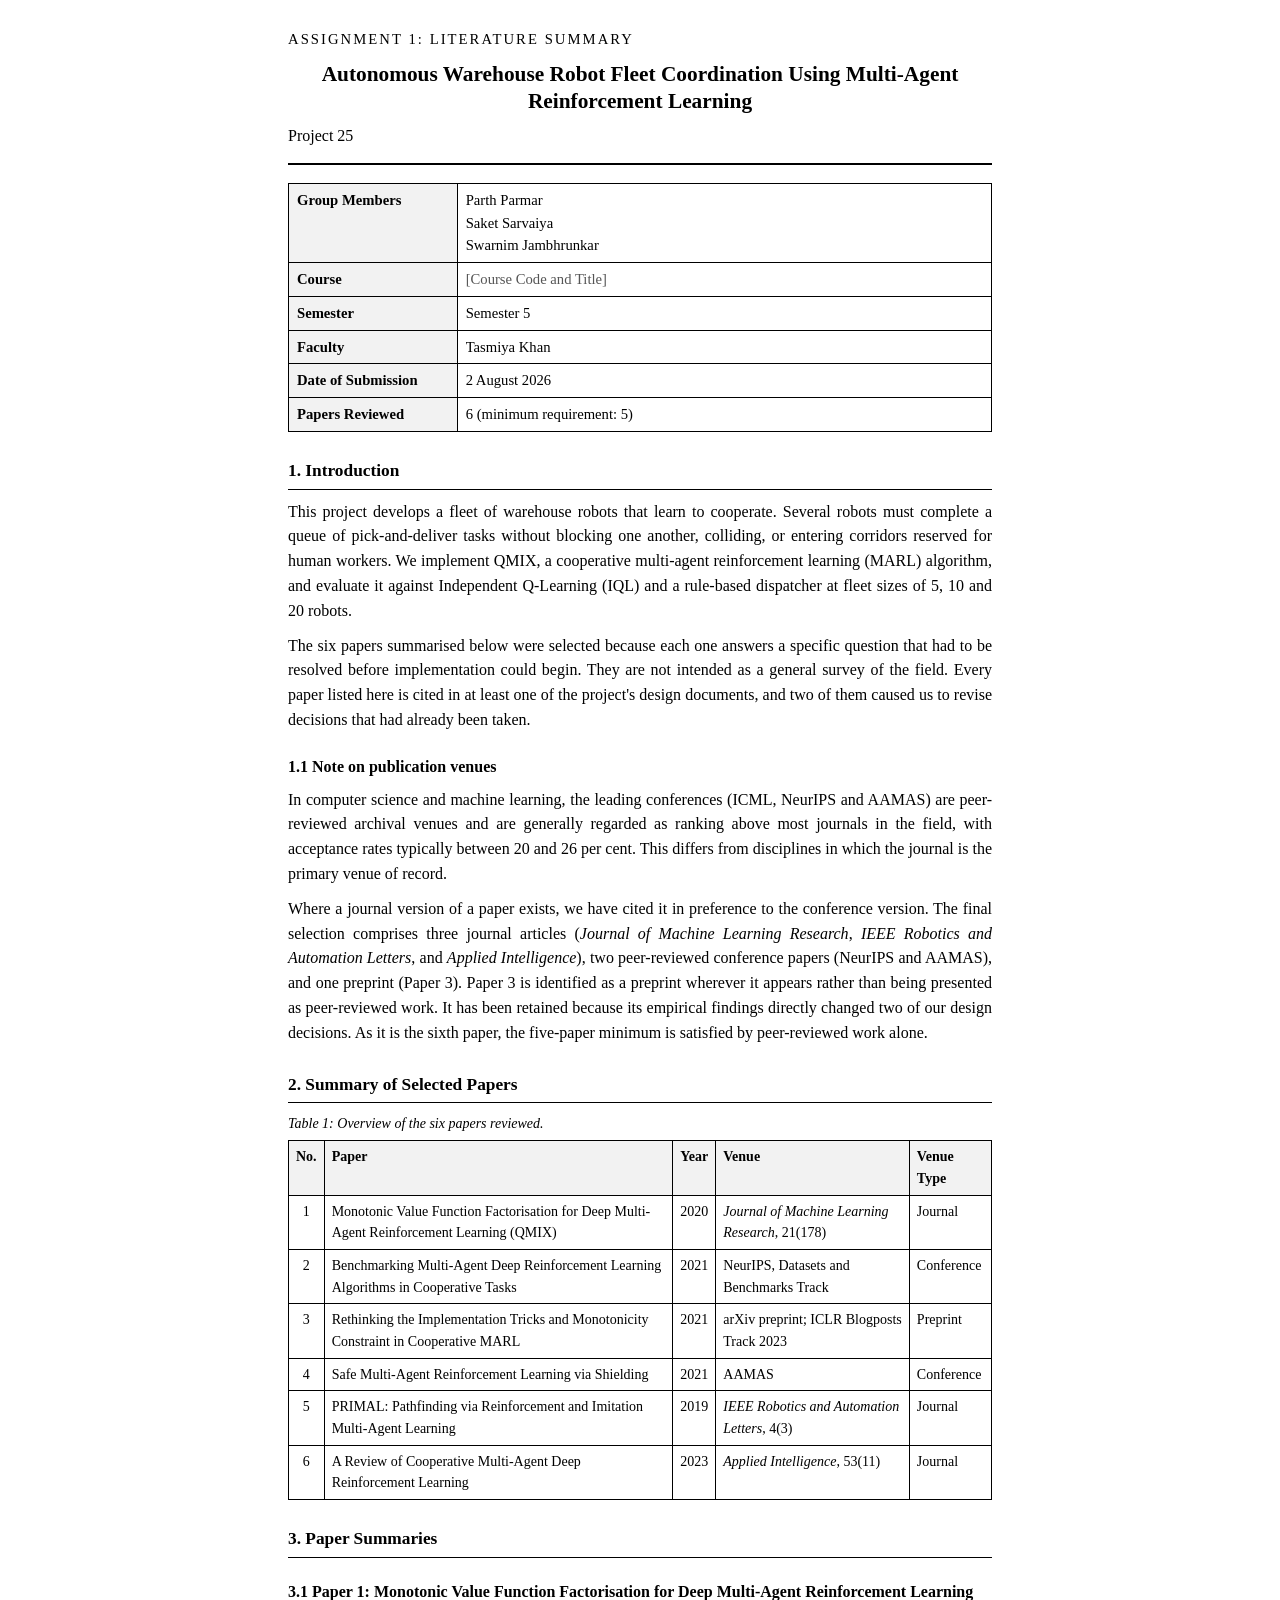
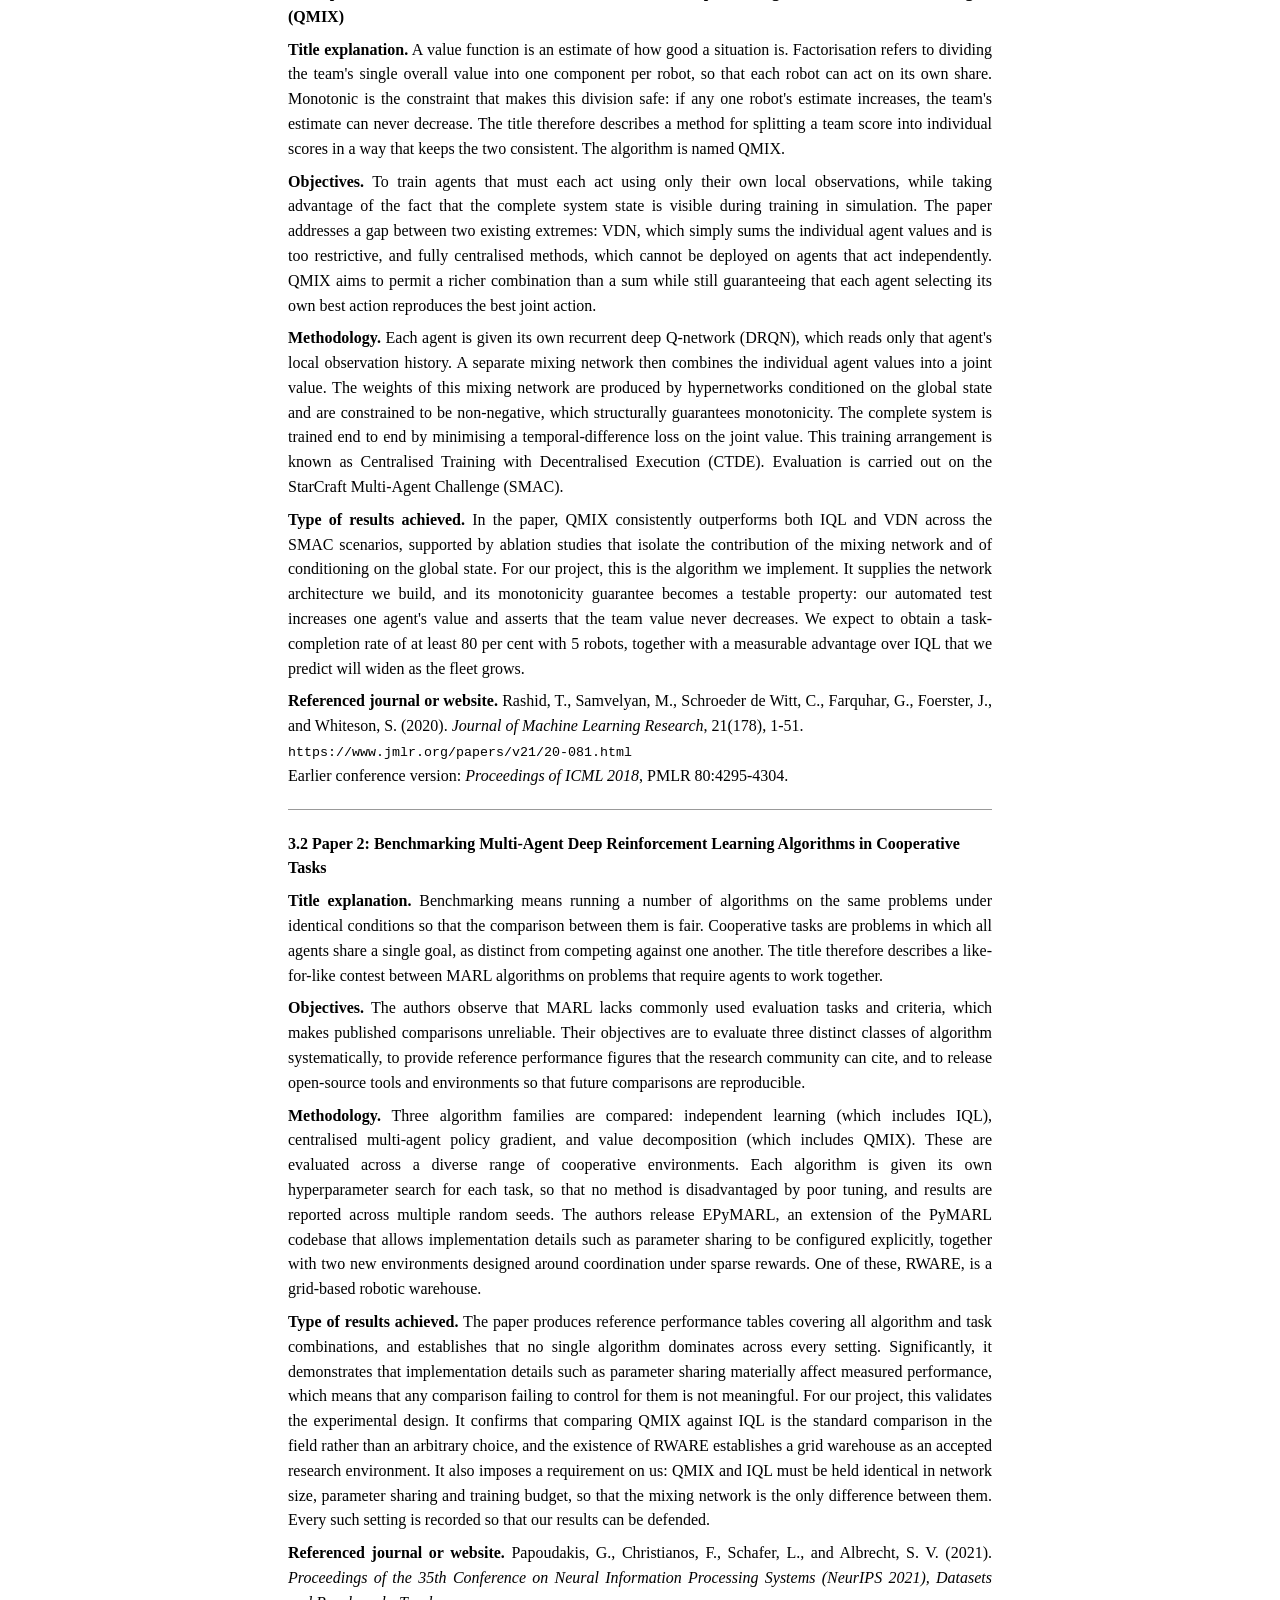
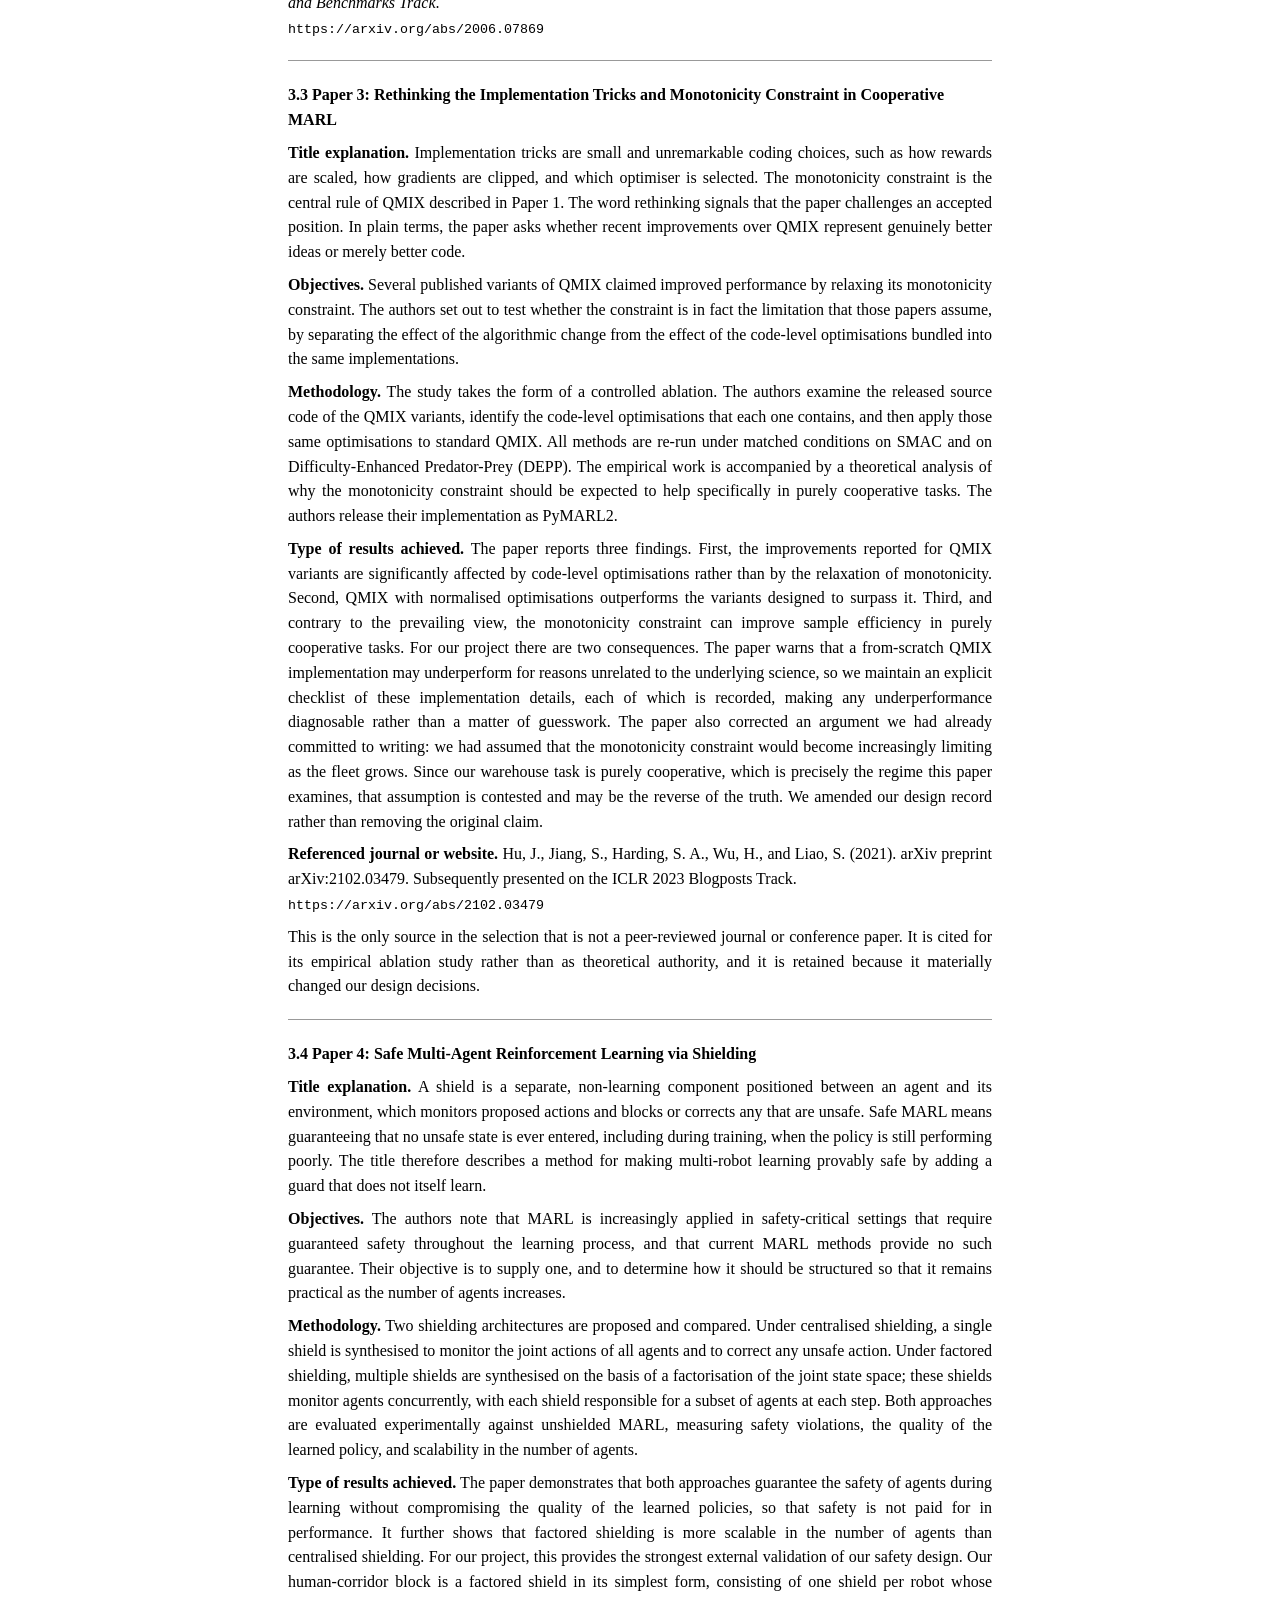
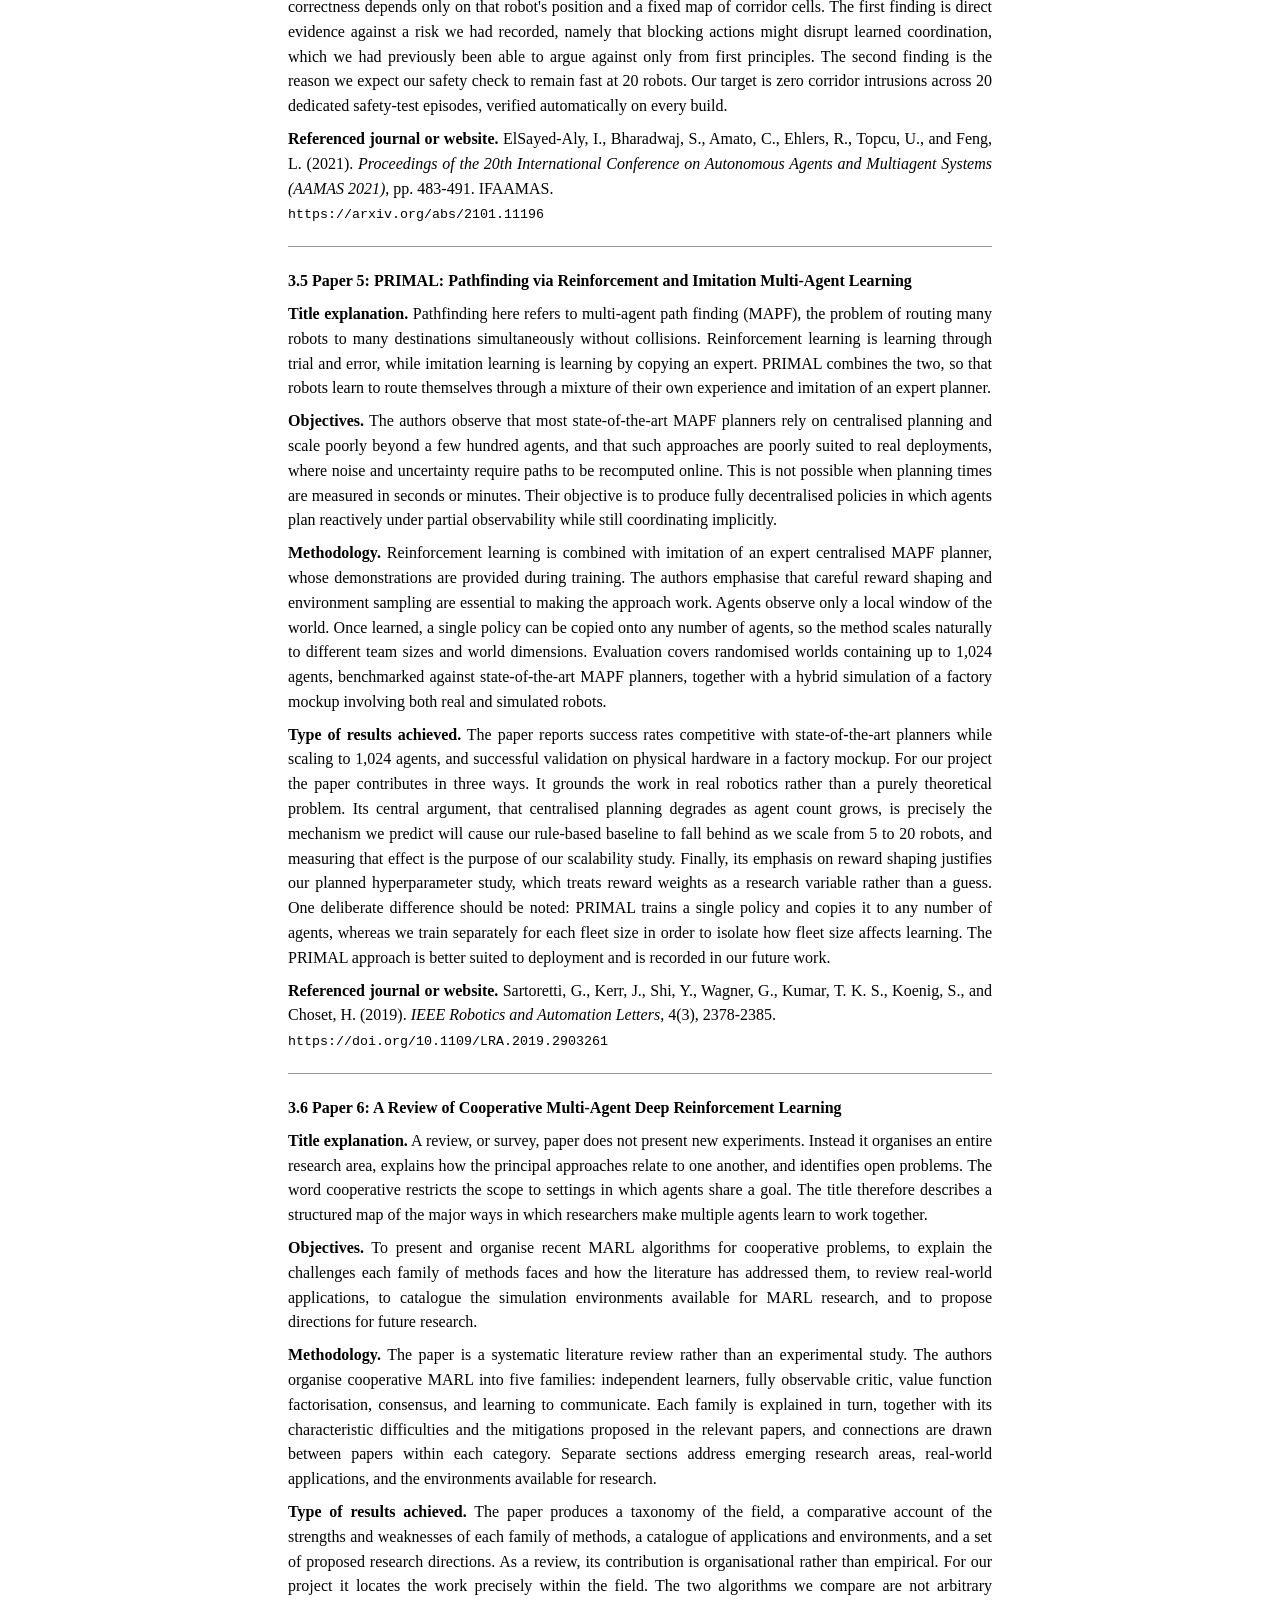
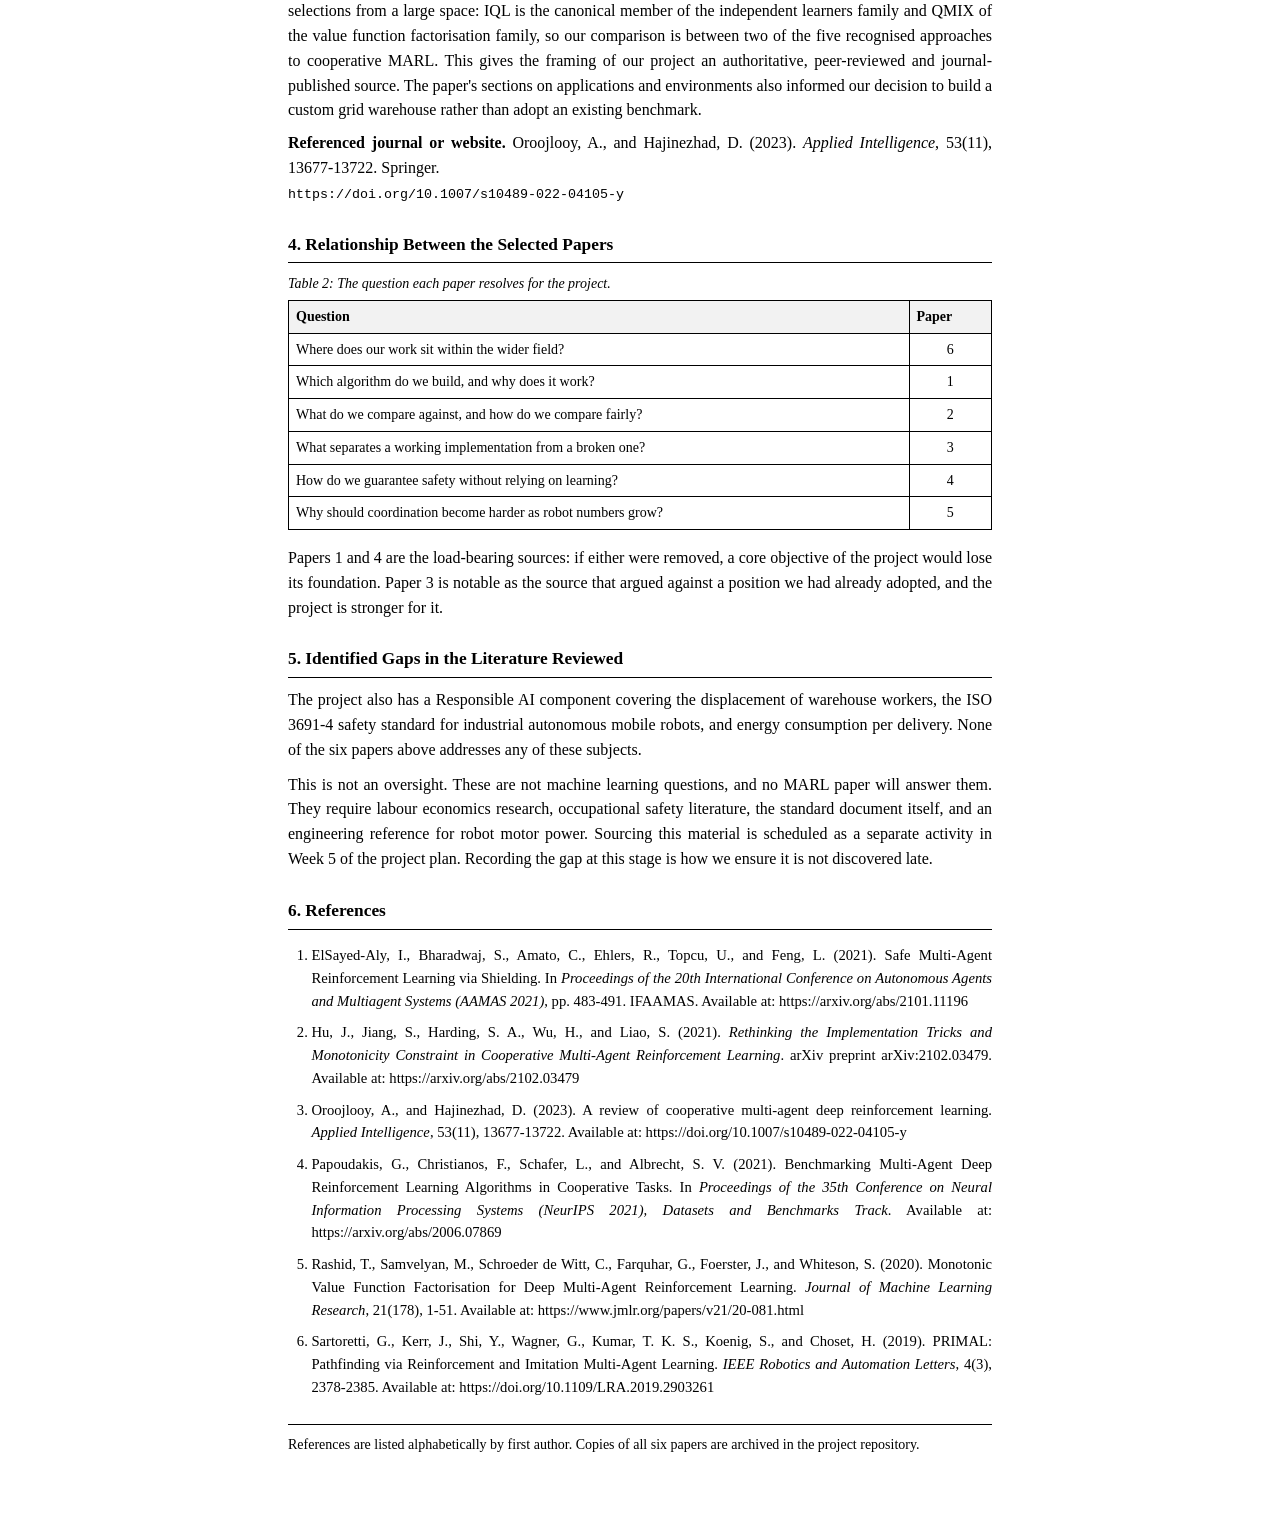
==== commit 3a66de5f: "Assignment 1: reformat as a printable document, add group member names Rebuilds the HTML as a conven" ====
--- a/docs/09_assignment1_paper_summaries.html
+++ b/docs/09_assignment1_paper_summaries.html
@@ -3,332 +3,493 @@
 <head>
 <meta charset="utf-8">
 <meta name="viewport" content="width=device-width, initial-scale=1">
-<title>Assignment 1 — Literature Summary — Project 25</title>
+<title>Assignment 1 - Literature Summary - Project 25</title>
 <style>
-  :root{
-    --ink:#16181d; --ink-soft:#4a5160; --ink-faint:#767d8c;
-    --rule:#dcdfe6; --rule-soft:#eceef2;
-    --bg:#ffffff; --bg-soft:#f7f8fa; --bg-accent:#f0f4fb;
-    --accent:#1f4e9c; --accent-soft:#e3ebf7;
-    --warn-bg:#fdf6e4; --warn-rule:#e0c168; --warn-ink:#6b5310;
-    --maxw:56rem;
-  }
-  @media (prefers-color-scheme: dark){
-    :root{
-      --ink:#e6e8ee; --ink-soft:#b2b8c6; --ink-faint:#8d94a3;
-      --rule:#333844; --rule-soft:#272b34;
-      --bg:#15171c; --bg-soft:#1c1f26; --bg-accent:#1a2334;
-      --accent:#7aa7ee; --accent-soft:#1e2a3e;
-      --warn-bg:#2b2413; --warn-rule:#7a6425; --warn-ink:#e3c778;
-    }
-  }
-  *{box-sizing:border-box}
-  html{-webkit-text-size-adjust:100%}
+  html { background:#ffffff; color-scheme: light; }
+  *{ box-sizing:border-box }
+
   body{
-    margin:0; padding:2.5rem 1.25rem 5rem;
-    background:var(--bg); color:var(--ink);
-    font:16px/1.62 "Iowan Old Style","Palatino Linotype",Palatino,Georgia,"Times New Roman",serif;
-  }
-  .sheet{max-width:var(--maxw); margin:0 auto}
-
-  h1{font-size:1.85rem; line-height:1.25; margin:0 0 .3rem; letter-spacing:-.015em}
-  .sub{font-size:1.02rem; color:var(--ink-soft); margin:0 0 1.6rem; font-style:italic}
+    background:#ffffff;
+    color:#000000;
+    font-family:"Times New Roman", Times, serif;
+    font-size:12pt;
+    line-height:1.55;
+    margin:0;
+    padding:28px 24px 60px;
+  }
+  .page{ max-width:44em; margin:0 auto; }
+
+  /* ---------- title block ---------- */
+  .titleblock{
+    text-align:center;
+    border-bottom:2px solid #000;
+    padding-bottom:14px;
+    margin-bottom:18px;
+  }
+  .titleblock .assignment{
+    font-size:11pt; letter-spacing:.14em; text-transform:uppercase; margin:0 0 10px;
+  }
+  h1{ font-size:16pt; font-weight:bold; margin:0 0 8px; line-height:1.3; }
+  .titleblock .project{ font-size:12pt; margin:0; }
+
+  /* ---------- info table ---------- */
+  table.info{ border-collapse:collapse; width:100%; margin:0 0 26px; font-size:11pt; }
+  table.info td{ padding:5px 8px; border:1px solid #000; vertical-align:top; }
+  table.info td.k{ width:11.5em; font-weight:bold; background:#f2f2f2; }
+  .fill{ color:#555; }
+
+  /* ---------- headings ---------- */
   h2{
-    font-size:1.28rem; margin:3rem 0 1rem; padding-bottom:.4rem;
-    border-bottom:2px solid var(--rule); letter-spacing:-.01em;
-  }
-  h3{
-    font-size:1.08rem; margin:0 0 .9rem; color:var(--accent);
-    letter-spacing:-.005em;
-  }
-  p{margin:0 0 .85rem}
-  a{color:var(--accent); text-decoration:none; border-bottom:1px solid var(--accent-soft)}
-  a:hover{border-bottom-color:currentColor}
-  strong{font-weight:600}
-
-  /* meta block */
-  .meta{
-    background:var(--bg-soft); border:1px solid var(--rule);
-    border-radius:8px; padding:1rem 1.15rem; margin:0 0 1.5rem;
-  }
-  .meta dl{display:grid; grid-template-columns:auto 1fr; gap:.4rem 1.1rem; margin:0;
-    font-family:system-ui,-apple-system,"Segoe UI",sans-serif; font-size:.86rem}
-  .meta dt{color:var(--ink-faint); font-weight:600; white-space:nowrap}
-  .meta dd{margin:0}
-  .fill{color:var(--ink-faint); font-style:italic}
-
-  /* tables */
-  .scroll{overflow-x:auto; margin:0 0 1.3rem; -webkit-overflow-scrolling:touch}
-  table{border-collapse:collapse; width:100%; min-width:34rem;
-    font-family:system-ui,-apple-system,"Segoe UI",sans-serif; font-size:.845rem}
-  th,td{text-align:left; padding:.55rem .7rem; border-bottom:1px solid var(--rule-soft); vertical-align:top}
-  thead th{background:var(--bg-accent); border-bottom:2px solid var(--rule);
-    font-weight:600; font-size:.79rem; letter-spacing:.02em; text-transform:uppercase; color:var(--ink-soft)}
-  tbody tr:last-child td{border-bottom:1px solid var(--rule)}
-  .pid{font-weight:700; color:var(--accent); white-space:nowrap}
-
-  /* paper blocks */
-  .paper{
-    border:1px solid var(--rule); border-left:4px solid var(--accent);
-    border-radius:6px; padding:1.3rem 1.4rem; margin:0 0 1.4rem;
-    background:var(--bg);
-  }
-  .field{margin:0 0 1rem}
-  .field:last-child{margin-bottom:0}
-  .label{
-    display:block; font-family:system-ui,-apple-system,"Segoe UI",sans-serif;
-    font-size:.7rem; font-weight:700; letter-spacing:.09em; text-transform:uppercase;
-    color:var(--ink-faint); margin:0 0 .3rem;
-  }
-  .field p:last-child{margin-bottom:0}
-  .cite{font-size:.9rem; color:var(--ink-soft)}
-  .cite a{word-break:break-word}
-
-  /* callouts */
-  .note{
-    background:var(--bg-accent); border-left:3px solid var(--accent);
-    padding:.85rem 1.05rem; margin:0 0 1.3rem; border-radius:0 5px 5px 0; font-size:.94rem;
-  }
-  .note p:last-child{margin-bottom:0}
-  .warn{
-    background:var(--warn-bg); border-left:3px solid var(--warn-rule); color:var(--warn-ink);
-    padding:.8rem 1rem; margin:1rem 0 0; border-radius:0 5px 5px 0; font-size:.88rem;
-  }
-  .warn p:last-child{margin-bottom:0}
-
-  ol.refs{padding-left:1.3rem; font-size:.9rem}
-  ol.refs li{margin:0 0 .8rem; padding-left:.25rem}
-  .foot{margin-top:2.5rem; padding-top:1rem; border-top:1px solid var(--rule);
-    font-size:.82rem; color:var(--ink-faint); font-family:system-ui,sans-serif}
-
-  /* print */
+    font-size:13pt; font-weight:bold; margin:26px 0 10px;
+    border-bottom:1px solid #000; padding-bottom:4px;
+  }
+  h3{ font-size:12pt; font-weight:bold; margin:22px 0 8px; }
+
+  p{ margin:0 0 10px; text-align:justify; }
+  .lead{ font-weight:bold; }
+
+  /* ---------- data tables ---------- */
+  .tablewrap{ overflow-x:auto; margin:0 0 16px; }
+  table.data{ border-collapse:collapse; width:100%; font-size:10.5pt; }
+  table.data th, table.data td{
+    border:1px solid #000; padding:5px 7px; text-align:left; vertical-align:top;
+  }
+  table.data th{ background:#f2f2f2; font-weight:bold; }
+  table.data td.c{ text-align:center; white-space:nowrap; }
+  caption{
+    caption-side:top; text-align:left; font-size:10.5pt;
+    font-style:italic; padding:0 0 5px;
+  }
+
+  /* ---------- paper entries ---------- */
+  .entry{ margin:0 0 20px; }
+  .entry p{ margin:0 0 8px; }
+
+  /* ---------- misc ---------- */
+  ol.refs{ padding-left:1.6em; font-size:11pt; }
+  ol.refs li{ margin:0 0 9px; text-align:justify; }
+  a{ color:#000; text-decoration:none; }
+  .url{ font-family:"Courier New", Courier, monospace; font-size:10pt; word-break:break-all; }
+  .footnote{
+    font-size:10.5pt; border-top:1px solid #000; margin-top:26px; padding-top:9px;
+  }
+  hr.sep{ border:0; border-top:1px solid #999; margin:18px 0; }
+
+  /* ---------- print ---------- */
   @media print{
-    :root{
-      --ink:#000; --ink-soft:#333; --ink-faint:#555;
-      --rule:#bbb; --rule-soft:#ddd;
-      --bg:#fff; --bg-soft:#f4f4f4; --bg-accent:#eef2f8;
-      --accent:#1a3f7d; --accent-soft:#ccd;
-      --warn-bg:#faf4e2; --warn-rule:#c0a040; --warn-ink:#4a3a06;
-    }
-    body{padding:0; font-size:10.5pt; line-height:1.45}
-    .sheet{max-width:none}
-    h2{margin-top:1.5rem; page-break-after:avoid}
-    h3{page-break-after:avoid}
-    .paper{page-break-inside:avoid; border-left-width:3px}
-    table{min-width:0; font-size:9pt}
-    .scroll{overflow:visible}
-    a{color:inherit; border:0}
-    .no-print{display:none}
-    @page{margin:16mm 14mm}
+    body{ padding:0; font-size:11pt; line-height:1.45; }
+    .page{ max-width:none; }
+    h2, h3{ page-break-after:avoid; }
+    .entry{ page-break-inside:avoid; }
+    table{ page-break-inside:avoid; }
+    .tablewrap{ overflow:visible; }
+    @page{ margin:20mm 18mm; }
   }
 </style>
 </head>
 <body>
-<div class="sheet">
-
-  <h1>Assignment 1 — Literature Summary</h1>
-  <p class="sub">Project 25: Autonomous Warehouse Robot Fleet Coordination Using Multi-Agent Reinforcement Learning</p>
-
-  <div class="meta">
-    <dl>
-      <dt>Group members</dt><dd class="fill">name — roll no. · name — roll no. · name — roll no. · name — roll no.</dd>
-      <dt>Course / Semester</dt><dd><span class="fill">course code</span> · Semester 5</dd>
-      <dt>Faculty</dt><dd>Tasmiya Khan</dd>
-      <dt>Date</dt><dd>2 August 2026</dd>
-      <dt>Papers reviewed</dt><dd>6 <span class="fill">(minimum required: 5)</span></dd>
-    </dl>
-  </div>
+<div class="page">
+
+  <div class="titleblock">
+    <p class="assignment">Assignment 1: Literature Summary</p>
+    <h1>Autonomous Warehouse Robot Fleet Coordination Using Multi-Agent Reinforcement Learning</h1>
+    <p class="project">Project 25</p>
+  </div>
+
+  <table class="info">
+    <tr><td class="k">Group Members</td><td>Parth Parmar<br>Saket Sarvaiya<br>Swarnim Jambhrunkar</td></tr>
+    <tr><td class="k">Course</td><td class="fill">[Course Code and Title]</td></tr>
+    <tr><td class="k">Semester</td><td>Semester 5</td></tr>
+    <tr><td class="k">Faculty</td><td>Tasmiya Khan</td></tr>
+    <tr><td class="k">Date of Submission</td><td>2 August 2026</td></tr>
+    <tr><td class="k">Papers Reviewed</td><td>6 (minimum requirement: 5)</td></tr>
+  </table>
 
   <h2>1. Introduction</h2>
-  <p>Our project builds a fleet of warehouse robots that learn to cooperate. Multiple robots must complete a queue of pick-and-deliver tasks without blocking each other, colliding, or entering corridors reserved for human workers. We implement <strong>QMIX</strong>, a cooperative multi-agent reinforcement learning (MARL) algorithm, and compare it against <strong>IQL</strong> (Independent Q-Learning) and a <strong>rule-based</strong> dispatcher at fleet sizes of 5, 10 and 20 robots.</p>
-  <p>The six papers below were selected because each answers a specific question we had to resolve before writing code. They are not a general survey of the field — every one is cited in at least one of our design documents, and two of them changed decisions we had already made.</p>
-
-  <div class="note">
-    <p><strong>A note on publication venues.</strong> In computer science and machine learning, the flagship <em>conferences</em> — ICML, NeurIPS, AAMAS — are peer-reviewed archival venues and are generally ranked <em>above</em> most journals in the field, with acceptance rates typically between 20% and 26%. This differs from disciplines where the journal is the primary venue.</p>
-    <p>We have nonetheless prioritised journal publications where one exists. Our selection is <strong>3 journal articles</strong> (<em>Journal of Machine Learning Research</em>, <em>IEEE Robotics and Automation Letters</em>, <em>Applied Intelligence</em>), <strong>2 top-tier peer-reviewed conference papers</strong> (NeurIPS, AAMAS), and <strong>1 non-archival paper</strong> (P3). P3 is flagged openly rather than presented as peer-reviewed; it is included because its empirical ablation study directly changed two of our design decisions. It is our sixth paper, so the five-paper minimum is met by peer-reviewed work alone.</p>
-  </div>
-
-  <h2>2. Summary table</h2>
-  <div class="scroll">
-  <table>
-    <thead><tr><th>#</th><th>Paper (short)</th><th>Year</th><th>Venue</th><th>Type</th><th>Question it answers for us</th></tr></thead>
+
+  <p>This project develops a fleet of warehouse robots that learn to cooperate. Several robots must
+  complete a queue of pick-and-deliver tasks without blocking one another, colliding, or entering
+  corridors reserved for human workers. We implement QMIX, a cooperative multi-agent reinforcement
+  learning (MARL) algorithm, and evaluate it against Independent Q-Learning (IQL) and a rule-based
+  dispatcher at fleet sizes of 5, 10 and 20 robots.</p>
+
+  <p>The six papers summarised below were selected because each one answers a specific question that
+  had to be resolved before implementation could begin. They are not intended as a general survey of
+  the field. Every paper listed here is cited in at least one of the project's design documents, and
+  two of them caused us to revise decisions that had already been taken.</p>
+
+  <h3>1.1 Note on publication venues</h3>
+
+  <p>In computer science and machine learning, the leading conferences (ICML, NeurIPS and AAMAS) are
+  peer-reviewed archival venues and are generally regarded as ranking above most journals in the
+  field, with acceptance rates typically between 20 and 26 per cent. This differs from disciplines in
+  which the journal is the primary venue of record.</p>
+
+  <p>Where a journal version of a paper exists, we have cited it in preference to the conference
+  version. The final selection comprises three journal articles (<i>Journal of Machine Learning
+  Research</i>, <i>IEEE Robotics and Automation Letters</i>, and <i>Applied Intelligence</i>), two
+  peer-reviewed conference papers (NeurIPS and AAMAS), and one preprint (Paper 3). Paper 3 is
+  identified as a preprint wherever it appears rather than being presented as peer-reviewed work. It
+  has been retained because its empirical findings directly changed two of our design decisions. As
+  it is the sixth paper, the five-paper minimum is satisfied by peer-reviewed work alone.</p>
+
+  <h2>2. Summary of Selected Papers</h2>
+
+  <div class="tablewrap">
+  <table class="data">
+    <caption>Table 1: Overview of the six papers reviewed.</caption>
+    <thead>
+      <tr><th>No.</th><th>Paper</th><th>Year</th><th>Venue</th><th>Venue Type</th></tr>
+    </thead>
     <tbody>
-      <tr><td class="pid">P1</td><td>QMIX: Monotonic Value Function Factorisation</td><td>2020</td><td><em>J. Machine Learning Research</em> 21(178)</td><td>Journal</td><td>How do you share credit fairly among cooperating agents?</td></tr>
-      <tr><td class="pid">P2</td><td>Benchmarking MARL Algorithms in Cooperative Tasks</td><td>2021</td><td>NeurIPS (Datasets &amp; Benchmarks)</td><td>Conference</td><td>Which algorithms do we compare against, and how do we compare fairly?</td></tr>
-      <tr><td class="pid">P3</td><td>Rethinking Implementation Tricks and Monotonicity</td><td>2021</td><td>arXiv / ICLR Blogposts 2023</td><td>Preprint</td><td>Is the algorithm doing the work, or the implementation details?</td></tr>
-      <tr><td class="pid">P4</td><td>Safe MARL via Shielding</td><td>2021</td><td>AAMAS</td><td>Conference</td><td>How do we guarantee safety when the policy is still untrained?</td></tr>
-      <tr><td class="pid">P5</td><td>PRIMAL: Pathfinding via RL and Imitation</td><td>2019</td><td><em>IEEE Robotics &amp; Automation Letters</em> 4(3)</td><td>Journal</td><td>Does decentralised learning work on real warehouse robots?</td></tr>
-      <tr><td class="pid">P6</td><td>A Review of Cooperative Multi-Agent Deep RL</td><td>2023</td><td><em>Applied Intelligence</em> 53(11)</td><td>Journal</td><td>Where do our chosen methods sit in the wider field?</td></tr>
+      <tr><td class="c">1</td><td>Monotonic Value Function Factorisation for Deep Multi-Agent Reinforcement Learning (QMIX)</td><td class="c">2020</td><td><i>Journal of Machine Learning Research</i>, 21(178)</td><td>Journal</td></tr>
+      <tr><td class="c">2</td><td>Benchmarking Multi-Agent Deep Reinforcement Learning Algorithms in Cooperative Tasks</td><td class="c">2021</td><td>NeurIPS, Datasets and Benchmarks Track</td><td>Conference</td></tr>
+      <tr><td class="c">3</td><td>Rethinking the Implementation Tricks and Monotonicity Constraint in Cooperative MARL</td><td class="c">2021</td><td>arXiv preprint; ICLR Blogposts Track 2023</td><td>Preprint</td></tr>
+      <tr><td class="c">4</td><td>Safe Multi-Agent Reinforcement Learning via Shielding</td><td class="c">2021</td><td>AAMAS</td><td>Conference</td></tr>
+      <tr><td class="c">5</td><td>PRIMAL: Pathfinding via Reinforcement and Imitation Multi-Agent Learning</td><td class="c">2019</td><td><i>IEEE Robotics and Automation Letters</i>, 4(3)</td><td>Journal</td></tr>
+      <tr><td class="c">6</td><td>A Review of Cooperative Multi-Agent Deep Reinforcement Learning</td><td class="c">2023</td><td><i>Applied Intelligence</i>, 53(11)</td><td>Journal</td></tr>
     </tbody>
   </table>
   </div>
 
-  <h2>3. Paper summaries</h2>
-
-  <!-- P1 -->
-  <div class="paper">
-    <h3>P1 — Monotonic Value Function Factorisation for Deep Multi-Agent Reinforcement Learning (QMIX)</h3>
-
-    <div class="field"><span class="label">Title explanation</span>
-      <p>A <em>value function</em> is a robot's estimate of how good a situation is. <em>Factorisation</em> means breaking the team's single overall value into one piece per robot, so each robot can act on its own share. <em>Monotonic</em> is the constraint that makes this safe: if any one robot's estimate goes up, the team's estimate can never go down. In short — <strong>splitting a team score into individual scores in a way that keeps the two consistent.</strong> The algorithm is called QMIX.</p></div>
-
-    <div class="field"><span class="label">Objectives</span>
-      <p>To train robots that must each act using only their own local observations, while exploiting the fact that during training in simulation the whole system state is visible. The paper targets a gap between two extremes: VDN, which simply adds agent values together and is too restrictive, and fully centralised methods, which cannot be deployed on independently-acting agents. QMIX aims for a richer combination than a sum, while still guaranteeing that each agent greedily choosing its own best action reproduces the best joint action.</p></div>
-
-    <div class="field"><span class="label">Methodology</span>
-      <p>Each agent has its own recurrent deep Q-network (DRQN) reading only its local observation history. A separate <strong>mixing network</strong> combines the agents' individual values into a joint value <em>Q<sub>tot</sub></em>. The mixing network's weights are produced by <em>hypernetworks</em> conditioned on the global state and are forced to be non-negative, structurally guaranteeing monotonicity. The system is trained end-to-end by minimising a temporal-difference loss on <em>Q<sub>tot</sub></em>. This scheme is called <strong>CTDE</strong> — Centralised Training with Decentralised Execution. Evaluation is on the StarCraft Multi-Agent Challenge (SMAC).</p></div>
-
-    <div class="field"><span class="label">Type of results achieved</span>
-      <p><em>In the paper:</em> QMIX consistently outperforms both IQL and VDN across SMAC scenarios, with ablation studies isolating the contribution of the mixing network and global-state conditioning.</p>
-      <p><em>For our project:</em> this is the algorithm we implement. It provides the exact network architecture for Week 7, and its monotonicity guarantee becomes a testable property — our automated test perturbs one agent's value upward and asserts the team value never decreases. We expect a task-completion rate of at least 80% at 5 robots, and a measurable advantage over IQL that we predict will widen as the fleet grows.</p></div>
-
-    <div class="field cite"><span class="label">Referenced journal or website</span>
-      <p>Rashid, T., Samvelyan, M., Schroeder de Witt, C., Farquhar, G., Foerster, J., &amp; Whiteson, S. (2020). <em>Journal of Machine Learning Research</em>, 21(178), 1–51.<br>
-      <a href="https://www.jmlr.org/papers/v21/20-081.html">jmlr.org/papers/v21/20-081.html</a><br>
-      Earlier conference version: <em>Proceedings of ICML 2018</em>, PMLR 80:4295–4304. Preprint: <a href="https://arxiv.org/abs/1803.11485">arXiv:1803.11485</a></p></div>
-  </div>
-
-  <!-- P2 -->
-  <div class="paper">
-    <h3>P2 — Benchmarking Multi-Agent Deep Reinforcement Learning Algorithms in Cooperative Tasks</h3>
-
-    <div class="field"><span class="label">Title explanation</span>
-      <p><em>Benchmarking</em> means running many algorithms on the same problems under the same conditions so the comparison is fair. <em>Cooperative tasks</em> are problems where all agents share one goal, as opposed to competing. The title is therefore: <strong>a fair, like-for-like contest between MARL algorithms on problems where agents must work together.</strong></p></div>
-
-    <div class="field"><span class="label">Objectives</span>
-      <p>The authors observe that MARL lacks commonly-used evaluation tasks and criteria, which makes published comparisons unreliable. Their objectives are to systematically evaluate three distinct classes of algorithm, to provide reference performance figures the community can cite, and to release open-source tooling and environments so future comparisons are reproducible.</p></div>
-
-    <div class="field"><span class="label">Methodology</span>
-      <p>They compare three algorithm families — <strong>independent learning</strong> (including IQL), <strong>centralised multi-agent policy gradient</strong>, and <strong>value decomposition</strong> (including QMIX) — across a diverse range of cooperative environments. Each algorithm receives its own hyperparameter search per task, so no method is disadvantaged by poor tuning, and results are reported across multiple random seeds. They open-source <strong>EPyMARL</strong>, extending the PyMARL codebase so implementation details such as parameter sharing can be configured explicitly, plus two new environments designed around coordination under sparse rewards — one of which, <strong>RWARE</strong>, is a grid-based robotic warehouse.</p></div>
-
-    <div class="field"><span class="label">Type of results achieved</span>
-      <p><em>In the paper:</em> reference performance tables across all algorithm–task combinations, and the finding that no single algorithm dominates everywhere. Critically, implementation details such as parameter sharing materially affect results — so comparisons that fail to control for them are not meaningful.</p>
-      <p><em>For our project:</em> this validates our experimental design. It confirms QMIX-versus-IQL is the field's standard comparison rather than an arbitrary choice, and RWARE's existence establishes a grid warehouse as an accepted research environment. It also imposed a rule: QMIX and IQL must be held identical in network size, parameter sharing and training budget, so the mixing network is the only difference between them. Every such setting is logged for our results to be defensible.</p></div>
-
-    <div class="field cite"><span class="label">Referenced journal or website</span>
-      <p>Papoudakis, G., Christianos, F., Schäfer, L., &amp; Albrecht, S. V. (2021). <em>Proceedings of the 35th Conference on Neural Information Processing Systems (NeurIPS 2021), Datasets and Benchmarks Track.</em><br>
-      <a href="https://arxiv.org/abs/2006.07869">arxiv.org/abs/2006.07869</a> · Code: <a href="https://github.com/uoe-agents/epymarl">github.com/uoe-agents/epymarl</a></p></div>
-  </div>
-
-  <!-- P3 -->
-  <div class="paper">
-    <h3>P3 — Rethinking the Implementation Tricks and Monotonicity Constraint in Cooperative MARL</h3>
-
-    <div class="field"><span class="label">Title explanation</span>
-      <p><em>Implementation tricks</em> are small, unglamorous coding choices — how rewards are scaled, how gradients are clipped, which optimiser is used. The <em>monotonicity constraint</em> is QMIX's core rule from P1. <em>Rethinking</em> signals that the paper challenges accepted wisdom. In plain terms: <strong>are recent improvements over QMIX genuinely better ideas, or just better code?</strong></p></div>
-
-    <div class="field"><span class="label">Objectives</span>
-      <p>Several published variants of QMIX claimed better performance by <em>relaxing</em> its monotonicity constraint. The authors set out to test whether the constraint is genuinely the limitation those papers assume, by separating the effect of the algorithmic change from the effect of code-level optimisations bundled into the same implementations.</p></div>
-
-    <div class="field"><span class="label">Methodology</span>
-      <p>A controlled ablation study. The authors examine the released source code of QMIX variants, identify the code-level optimisations each contains, then apply those same optimisations to standard QMIX. All methods are re-run under matched conditions on SMAC and on Difficulty-Enhanced Predator-Prey (DEPP). They add a theoretical analysis of why monotonicity should help specifically in purely cooperative tasks, and open-source their implementation as <strong>PyMARL2</strong>.</p></div>
-
-    <div class="field"><span class="label">Type of results achieved</span>
-      <p><em>In the paper:</em> three findings. First, the reported improvements of QMIX variants are significantly affected by code-level optimisations rather than by relaxing monotonicity. Second, QMIX with normalised optimisations outperforms the variants designed to beat it. Third — contrary to common wisdom — the monotonicity constraint can <em>improve</em> sample efficiency in purely cooperative tasks.</p>
-      <p><em>For our project:</em> two consequences. It warns that our from-scratch QMIX could underperform for reasons unrelated to the science, so we maintain an explicit checklist of these implementation details, each recorded, making any underperformance diagnosable rather than guesswork. It also <strong>corrected an argument we had already written down</strong>: we had assumed monotonicity would become more limiting as the fleet grows. Since our warehouse task is purely cooperative — the exact regime this paper examines — that assumption is contested and possibly backwards. We amended our design record rather than deleting the original claim.</p></div>
-
-    <div class="field cite"><span class="label">Referenced journal or website</span>
-      <p>Hu, J., Jiang, S., Harding, S. A., Wu, H., &amp; Liao, S. (2021). Preprint, <a href="https://arxiv.org/abs/2102.03479">arXiv:2102.03479</a>; later presented on the <strong>ICLR 2023 Blogposts Track</strong>. Code: <a href="https://github.com/hijkzzz/pymarl2">github.com/hijkzzz/pymarl2</a></p>
-      <div class="warn"><p><strong>Venue note (stated openly):</strong> this is the one item in our selection that is not a peer-reviewed journal or conference paper. We cite it for its empirical ablations, not as theoretical authority. It is retained because it materially changed our design, and it is our sixth source — the five-paper requirement is satisfied by peer-reviewed work without it.</p></div></div>
-  </div>
-
-  <!-- P4 -->
-  <div class="paper">
-    <h3>P4 — Safe Multi-Agent Reinforcement Learning via Shielding</h3>
-
-    <div class="field"><span class="label">Title explanation</span>
-      <p>A <em>shield</em> is a separate, non-learning component placed between an agent and the world; it watches proposed actions and blocks or corrects unsafe ones. <em>Safe MARL</em> means guaranteeing that no unsafe state is ever entered — including during training, when the policy is still bad at its job. The title reads: <strong>making multi-robot learning provably safe by adding a guard that does not learn.</strong></p></div>
-
-    <div class="field"><span class="label">Objectives</span>
-      <p>The authors note that MARL is increasingly applied in safety-critical settings requiring guaranteed safety during the learning process, and that current MARL methods provide no such guarantee. Their objective is to supply one, and to determine how it should be structured so it remains practical as the number of agents grows.</p></div>
-
-    <div class="field"><span class="label">Methodology</span>
-      <p>Two shielding architectures are proposed and compared. In <strong>centralised shielding</strong>, a single shield is synthesised to monitor all agents' joint actions and correct any unsafe action. In <strong>factored shielding</strong>, multiple shields are synthesised based on a factorisation of the joint state space; these monitor agents concurrently, each responsible for a subset of agents at each step. Both are evaluated against unshielded MARL on safety violations, learned-policy quality and scalability in agent count.</p></div>
-
-    <div class="field"><span class="label">Type of results achieved</span>
-      <p><em>In the paper:</em> both approaches guarantee agent safety during learning <strong>without compromising the quality of the learned policies</strong> — safety is not paid for in performance. Factored shielding is more scalable in the number of agents than centralised shielding.</p>
-      <p><em>For our project:</em> the strongest external validation of our safety design. Our human-corridor block is a factored shield in its simplest form — one shield per robot, whose correctness depends only on that robot's position and a fixed map of corridor cells. The first finding is direct evidence against a risk we had logged (that blocking actions might disrupt learned coordination), which we previously could only argue from first principles. The second is why we expect our safety check to remain fast at 20 robots. Our target is zero corridor intrusions across 20 dedicated safety-test episodes, enforced automatically on every build.</p></div>
-
-    <div class="field cite"><span class="label">Referenced journal or website</span>
-      <p>ElSayed-Aly, I., Bharadwaj, S., Amato, C., Ehlers, R., Topcu, U., &amp; Feng, L. (2021). <em>Proceedings of the 20th International Conference on Autonomous Agents and Multiagent Systems (AAMAS 2021)</em>, pp. 483–491. IFAAMAS.<br>
-      <a href="https://arxiv.org/abs/2101.11196">arxiv.org/abs/2101.11196</a></p></div>
-  </div>
-
-  <!-- P5 -->
-  <div class="paper">
-    <h3>P5 — PRIMAL: Pathfinding via Reinforcement and Imitation Multi-Agent Learning</h3>
-
-    <div class="field"><span class="label">Title explanation</span>
-      <p><em>Pathfinding</em> here means <strong>multi-agent path finding (MAPF)</strong> — routing many robots to many destinations at once without collisions. <em>Reinforcement learning</em> is learning by trial and error; <em>imitation learning</em> is learning by copying an expert. PRIMAL combines both: <strong>robots learn to route themselves through a mixture of their own experience and copying an expert planner.</strong></p></div>
-
-    <div class="field"><span class="label">Objectives</span>
-      <p>The authors observe that most state-of-the-art MAPF planners rely on centralised planning and scale poorly past a few hundred agents, and that such approaches suit real deployments badly, where noise and uncertainty require paths to be recomputed online — impossible when planning takes seconds to minutes. Their objective is fully decentralised policies in which agents plan reactively under partial observability while still coordinating implicitly.</p></div>
-
-    <div class="field"><span class="label">Methodology</span>
-      <p>Reinforcement learning is combined with imitation of an expert centralised MAPF planner, whose demonstrations are supplied during training. The authors emphasise <strong>careful reward shaping and environment sampling</strong> as essential to making the approach work. Agents observe only a local window of the world. Once learned, a single policy can be copied onto any number of agents, so the method naturally scales to different team sizes and world dimensions. Evaluation covers randomised worlds with up to 1024 agents, benchmarked against state-of-the-art MAPF planners, plus a hybrid simulation of a factory mockup involving both real and simulated robots.</p></div>
-
-    <div class="field"><span class="label">Type of results achieved</span>
-      <p><em>In the paper:</em> success rates competitive with state-of-the-art planners while scaling to 1024 agents, and successful validation on physical hardware in a factory mockup.</p>
-      <p><em>For our project:</em> three things. It grounds the project in real robotics rather than a toy problem. Its central argument — centralised planning degrades as agent count grows — is precisely the mechanism we predict will cause our rule-based baseline to fall behind as we scale from 5 to 20 robots, which is the effect our scalability study is designed to measure. And its emphasis on reward shaping justifies our planned hyperparameter study treating reward weights as a research variable rather than a guess. One deliberate difference: PRIMAL trains one policy and copies it to any number of agents, whereas we train separately per fleet size to isolate how fleet size affects learning. PRIMAL's approach is better for deployment and is noted in our future work.</p></div>
-
-    <div class="field cite"><span class="label">Referenced journal or website</span>
-      <p>Sartoretti, G., Kerr, J., Shi, Y., Wagner, G., Kumar, T. K. S., Koenig, S., &amp; Choset, H. (2019). <em>IEEE Robotics and Automation Letters</em>, 4(3), 2378–2385.<br>
-      DOI: <a href="https://doi.org/10.1109/LRA.2019.2903261">10.1109/LRA.2019.2903261</a> · Preprint: <a href="https://arxiv.org/abs/1809.03531">arXiv:1809.03531</a></p></div>
-  </div>
-
-  <!-- P6 -->
-  <div class="paper">
-    <h3>P6 — A Review of Cooperative Multi-Agent Deep Reinforcement Learning</h3>
-
-    <div class="field"><span class="label">Title explanation</span>
-      <p>A <em>review</em> (or survey) paper does not present new experiments; it organises an entire research area, explains how the main approaches relate, and identifies open problems. <em>Cooperative</em> restricts scope to settings where agents share a goal. The title is therefore: <strong>a structured map of every major way researchers make multiple agents learn to work together.</strong></p></div>
-
-    <div class="field"><span class="label">Objectives</span>
-      <p>To present and organise recent MARL algorithms for cooperative problems, to explain the challenges each family of methods faces and how the literature has addressed them, to review real-world applications, to catalogue the simulation environments available for MARL research, and to propose future research directions.</p></div>
-
-    <div class="field"><span class="label">Methodology</span>
-      <p>A systematic literature review rather than an experimental study. The authors organise cooperative MARL into five families: <strong>(I) independent learners</strong>, <strong>(II) fully observable critic</strong>, <strong>(III) value function factorisation</strong>, <strong>(IV) consensus</strong>, and <strong>(V) learn to communicate</strong>. Each family is explained in turn along with its characteristic difficulties and the mitigations proposed in the relevant papers, and connections are drawn between papers within each category. Separate sections cover emerging research areas, real-world applications and available environments.</p></div>
-
-    <div class="field"><span class="label">Type of results achieved</span>
-      <p><em>In the paper:</em> a taxonomy of the field, a comparative account of the strengths and weaknesses of each family, a catalogue of applications and environments, and a set of proposed research directions. Being a review, the contribution is organisational rather than empirical.</p>
-      <p><em>For our project:</em> it locates our work precisely within the field. The two algorithms we compare are not arbitrary picks from a large space — IQL is the canonical member of family (I) and QMIX of family (III), so our comparison is between two of the five recognised approaches to cooperative MARL. This gives our project's framing an authoritative, peer-reviewed, journal-published source, and its sections on applications and environments informed our decision to build a custom grid warehouse rather than adopt an existing benchmark.</p></div>
-
-    <div class="field cite"><span class="label">Referenced journal or website</span>
-      <p>Oroojlooy, A., &amp; Hajinezhad, D. (2023). <em>Applied Intelligence</em>, 53(11), 13677–13722. Springer.<br>
-      DOI: <a href="https://doi.org/10.1007/s10489-022-04105-y">10.1007/s10489-022-04105-y</a> · Preprint: <a href="https://arxiv.org/abs/1908.03963">arXiv:1908.03963</a></p></div>
-  </div>
-
-  <h2>4. How the papers fit together</h2>
-  <div class="scroll">
-  <table>
-    <thead><tr><th>The question</th><th>Answered by</th></tr></thead>
+  <h2>3. Paper Summaries</h2>
+
+  <!-- ============ PAPER 1 ============ -->
+  <div class="entry">
+  <h3>3.1 Paper 1: Monotonic Value Function Factorisation for Deep Multi-Agent Reinforcement Learning (QMIX)</h3>
+
+  <p><span class="lead">Title explanation.</span> A value function is an estimate of how good a
+  situation is. Factorisation refers to dividing the team's single overall value into one component
+  per robot, so that each robot can act on its own share. Monotonic is the constraint that makes this
+  division safe: if any one robot's estimate increases, the team's estimate can never decrease. The
+  title therefore describes a method for splitting a team score into individual scores in a way that
+  keeps the two consistent. The algorithm is named QMIX.</p>
+
+  <p><span class="lead">Objectives.</span> To train agents that must each act using only their own
+  local observations, while taking advantage of the fact that the complete system state is visible
+  during training in simulation. The paper addresses a gap between two existing extremes: VDN, which
+  simply sums the individual agent values and is too restrictive, and fully centralised methods,
+  which cannot be deployed on agents that act independently. QMIX aims to permit a richer combination
+  than a sum while still guaranteeing that each agent selecting its own best action reproduces the
+  best joint action.</p>
+
+  <p><span class="lead">Methodology.</span> Each agent is given its own recurrent deep Q-network
+  (DRQN), which reads only that agent's local observation history. A separate mixing network then
+  combines the individual agent values into a joint value. The weights of this mixing network are
+  produced by hypernetworks conditioned on the global state and are constrained to be non-negative,
+  which structurally guarantees monotonicity. The complete system is trained end to end by minimising
+  a temporal-difference loss on the joint value. This training arrangement is known as Centralised
+  Training with Decentralised Execution (CTDE). Evaluation is carried out on the StarCraft
+  Multi-Agent Challenge (SMAC).</p>
+
+  <p><span class="lead">Type of results achieved.</span> In the paper, QMIX consistently outperforms
+  both IQL and VDN across the SMAC scenarios, supported by ablation studies that isolate the
+  contribution of the mixing network and of conditioning on the global state. For our project, this
+  is the algorithm we implement. It supplies the network architecture we build, and its monotonicity
+  guarantee becomes a testable property: our automated test increases one agent's value and asserts
+  that the team value never decreases. We expect to obtain a task-completion rate of at least 80 per
+  cent with 5 robots, together with a measurable advantage over IQL that we predict will widen as the
+  fleet grows.</p>
+
+  <p><span class="lead">Referenced journal or website.</span> Rashid, T., Samvelyan, M., Schroeder de
+  Witt, C., Farquhar, G., Foerster, J., and Whiteson, S. (2020). <i>Journal of Machine Learning
+  Research</i>, 21(178), 1-51.<br>
+  <span class="url">https://www.jmlr.org/papers/v21/20-081.html</span><br>
+  Earlier conference version: <i>Proceedings of ICML 2018</i>, PMLR 80:4295-4304.</p>
+  </div>
+
+  <hr class="sep">
+
+  <!-- ============ PAPER 2 ============ -->
+  <div class="entry">
+  <h3>3.2 Paper 2: Benchmarking Multi-Agent Deep Reinforcement Learning Algorithms in Cooperative Tasks</h3>
+
+  <p><span class="lead">Title explanation.</span> Benchmarking means running a number of algorithms on
+  the same problems under identical conditions so that the comparison between them is fair.
+  Cooperative tasks are problems in which all agents share a single goal, as distinct from competing
+  against one another. The title therefore describes a like-for-like contest between MARL algorithms
+  on problems that require agents to work together.</p>
+
+  <p><span class="lead">Objectives.</span> The authors observe that MARL lacks commonly used
+  evaluation tasks and criteria, which makes published comparisons unreliable. Their objectives are to
+  evaluate three distinct classes of algorithm systematically, to provide reference performance
+  figures that the research community can cite, and to release open-source tools and environments so
+  that future comparisons are reproducible.</p>
+
+  <p><span class="lead">Methodology.</span> Three algorithm families are compared: independent
+  learning (which includes IQL), centralised multi-agent policy gradient, and value decomposition
+  (which includes QMIX). These are evaluated across a diverse range of cooperative environments. Each
+  algorithm is given its own hyperparameter search for each task, so that no method is disadvantaged
+  by poor tuning, and results are reported across multiple random seeds. The authors release EPyMARL,
+  an extension of the PyMARL codebase that allows implementation details such as parameter sharing to
+  be configured explicitly, together with two new environments designed around coordination under
+  sparse rewards. One of these, RWARE, is a grid-based robotic warehouse.</p>
+
+  <p><span class="lead">Type of results achieved.</span> The paper produces reference performance
+  tables covering all algorithm and task combinations, and establishes that no single algorithm
+  dominates across every setting. Significantly, it demonstrates that implementation details such as
+  parameter sharing materially affect measured performance, which means that any comparison failing to
+  control for them is not meaningful. For our project, this validates the experimental design. It
+  confirms that comparing QMIX against IQL is the standard comparison in the field rather than an
+  arbitrary choice, and the existence of RWARE establishes a grid warehouse as an accepted research
+  environment. It also imposes a requirement on us: QMIX and IQL must be held identical in network
+  size, parameter sharing and training budget, so that the mixing network is the only difference
+  between them. Every such setting is recorded so that our results can be defended.</p>
+
+  <p><span class="lead">Referenced journal or website.</span> Papoudakis, G., Christianos, F.,
+  Schafer, L., and Albrecht, S. V. (2021). <i>Proceedings of the 35th Conference on Neural Information
+  Processing Systems (NeurIPS 2021), Datasets and Benchmarks Track</i>.<br>
+  <span class="url">https://arxiv.org/abs/2006.07869</span></p>
+  </div>
+
+  <hr class="sep">
+
+  <!-- ============ PAPER 3 ============ -->
+  <div class="entry">
+  <h3>3.3 Paper 3: Rethinking the Implementation Tricks and Monotonicity Constraint in Cooperative MARL</h3>
+
+  <p><span class="lead">Title explanation.</span> Implementation tricks are small and unremarkable
+  coding choices, such as how rewards are scaled, how gradients are clipped, and which optimiser is
+  selected. The monotonicity constraint is the central rule of QMIX described in Paper 1. The word
+  rethinking signals that the paper challenges an accepted position. In plain terms, the paper asks
+  whether recent improvements over QMIX represent genuinely better ideas or merely better code.</p>
+
+  <p><span class="lead">Objectives.</span> Several published variants of QMIX claimed improved
+  performance by relaxing its monotonicity constraint. The authors set out to test whether the
+  constraint is in fact the limitation that those papers assume, by separating the effect of the
+  algorithmic change from the effect of the code-level optimisations bundled into the same
+  implementations.</p>
+
+  <p><span class="lead">Methodology.</span> The study takes the form of a controlled ablation. The
+  authors examine the released source code of the QMIX variants, identify the code-level optimisations
+  that each one contains, and then apply those same optimisations to standard QMIX. All methods are
+  re-run under matched conditions on SMAC and on Difficulty-Enhanced Predator-Prey (DEPP). The
+  empirical work is accompanied by a theoretical analysis of why the monotonicity constraint should be
+  expected to help specifically in purely cooperative tasks. The authors release their implementation
+  as PyMARL2.</p>
+
+  <p><span class="lead">Type of results achieved.</span> The paper reports three findings. First, the
+  improvements reported for QMIX variants are significantly affected by code-level optimisations rather
+  than by the relaxation of monotonicity. Second, QMIX with normalised optimisations outperforms the
+  variants designed to surpass it. Third, and contrary to the prevailing view, the monotonicity
+  constraint can improve sample efficiency in purely cooperative tasks. For our project there are two
+  consequences. The paper warns that a from-scratch QMIX implementation may underperform for reasons
+  unrelated to the underlying science, so we maintain an explicit checklist of these implementation
+  details, each of which is recorded, making any underperformance diagnosable rather than a matter of
+  guesswork. The paper also corrected an argument we had already committed to writing: we had assumed
+  that the monotonicity constraint would become increasingly limiting as the fleet grows. Since our
+  warehouse task is purely cooperative, which is precisely the regime this paper examines, that
+  assumption is contested and may be the reverse of the truth. We amended our design record rather
+  than removing the original claim.</p>
+
+  <p><span class="lead">Referenced journal or website.</span> Hu, J., Jiang, S., Harding, S. A., Wu,
+  H., and Liao, S. (2021). arXiv preprint arXiv:2102.03479. Subsequently presented on the ICLR 2023
+  Blogposts Track.<br>
+  <span class="url">https://arxiv.org/abs/2102.03479</span></p>
+
+  <p>This is the only source in the selection that is not a peer-reviewed journal or conference paper.
+  It is cited for its empirical ablation study rather than as theoretical authority, and it is
+  retained because it materially changed our design decisions.</p>
+  </div>
+
+  <hr class="sep">
+
+  <!-- ============ PAPER 4 ============ -->
+  <div class="entry">
+  <h3>3.4 Paper 4: Safe Multi-Agent Reinforcement Learning via Shielding</h3>
+
+  <p><span class="lead">Title explanation.</span> A shield is a separate, non-learning component
+  positioned between an agent and its environment, which monitors proposed actions and blocks or
+  corrects any that are unsafe. Safe MARL means guaranteeing that no unsafe state is ever entered,
+  including during training, when the policy is still performing poorly. The title therefore describes
+  a method for making multi-robot learning provably safe by adding a guard that does not itself
+  learn.</p>
+
+  <p><span class="lead">Objectives.</span> The authors note that MARL is increasingly applied in
+  safety-critical settings that require guaranteed safety throughout the learning process, and that
+  current MARL methods provide no such guarantee. Their objective is to supply one, and to determine
+  how it should be structured so that it remains practical as the number of agents increases.</p>
+
+  <p><span class="lead">Methodology.</span> Two shielding architectures are proposed and compared.
+  Under centralised shielding, a single shield is synthesised to monitor the joint actions of all
+  agents and to correct any unsafe action. Under factored shielding, multiple shields are synthesised
+  on the basis of a factorisation of the joint state space; these shields monitor agents concurrently,
+  with each shield responsible for a subset of agents at each step. Both approaches are evaluated
+  experimentally against unshielded MARL, measuring safety violations, the quality of the learned
+  policy, and scalability in the number of agents.</p>
+
+  <p><span class="lead">Type of results achieved.</span> The paper demonstrates that both approaches
+  guarantee the safety of agents during learning without compromising the quality of the learned
+  policies, so that safety is not paid for in performance. It further shows that factored shielding is
+  more scalable in the number of agents than centralised shielding. For our project, this provides the
+  strongest external validation of our safety design. Our human-corridor block is a factored shield in
+  its simplest form, consisting of one shield per robot whose correctness depends only on that robot's
+  position and a fixed map of corridor cells. The first finding is direct evidence against a risk we
+  had recorded, namely that blocking actions might disrupt learned coordination, which we had
+  previously been able to argue against only from first principles. The second finding is the reason we
+  expect our safety check to remain fast at 20 robots. Our target is zero corridor intrusions across 20
+  dedicated safety-test episodes, verified automatically on every build.</p>
+
+  <p><span class="lead">Referenced journal or website.</span> ElSayed-Aly, I., Bharadwaj, S., Amato,
+  C., Ehlers, R., Topcu, U., and Feng, L. (2021). <i>Proceedings of the 20th International Conference
+  on Autonomous Agents and Multiagent Systems (AAMAS 2021)</i>, pp. 483-491. IFAAMAS.<br>
+  <span class="url">https://arxiv.org/abs/2101.11196</span></p>
+  </div>
+
+  <hr class="sep">
+
+  <!-- ============ PAPER 5 ============ -->
+  <div class="entry">
+  <h3>3.5 Paper 5: PRIMAL: Pathfinding via Reinforcement and Imitation Multi-Agent Learning</h3>
+
+  <p><span class="lead">Title explanation.</span> Pathfinding here refers to multi-agent path finding
+  (MAPF), the problem of routing many robots to many destinations simultaneously without collisions.
+  Reinforcement learning is learning through trial and error, while imitation learning is learning by
+  copying an expert. PRIMAL combines the two, so that robots learn to route themselves through a
+  mixture of their own experience and imitation of an expert planner.</p>
+
+  <p><span class="lead">Objectives.</span> The authors observe that most state-of-the-art MAPF planners
+  rely on centralised planning and scale poorly beyond a few hundred agents, and that such approaches
+  are poorly suited to real deployments, where noise and uncertainty require paths to be recomputed
+  online. This is not possible when planning times are measured in seconds or minutes. Their objective
+  is to produce fully decentralised policies in which agents plan reactively under partial
+  observability while still coordinating implicitly.</p>
+
+  <p><span class="lead">Methodology.</span> Reinforcement learning is combined with imitation of an
+  expert centralised MAPF planner, whose demonstrations are provided during training. The authors
+  emphasise that careful reward shaping and environment sampling are essential to making the approach
+  work. Agents observe only a local window of the world. Once learned, a single policy can be copied
+  onto any number of agents, so the method scales naturally to different team sizes and world
+  dimensions. Evaluation covers randomised worlds containing up to 1,024 agents, benchmarked against
+  state-of-the-art MAPF planners, together with a hybrid simulation of a factory mockup involving both
+  real and simulated robots.</p>
+
+  <p><span class="lead">Type of results achieved.</span> The paper reports success rates competitive
+  with state-of-the-art planners while scaling to 1,024 agents, and successful validation on physical
+  hardware in a factory mockup. For our project the paper contributes in three ways. It grounds the
+  work in real robotics rather than a purely theoretical problem. Its central argument, that
+  centralised planning degrades as agent count grows, is precisely the mechanism we predict will cause
+  our rule-based baseline to fall behind as we scale from 5 to 20 robots, and measuring that effect is
+  the purpose of our scalability study. Finally, its emphasis on reward shaping justifies our planned
+  hyperparameter study, which treats reward weights as a research variable rather than a guess. One
+  deliberate difference should be noted: PRIMAL trains a single policy and copies it to any number of
+  agents, whereas we train separately for each fleet size in order to isolate how fleet size affects
+  learning. The PRIMAL approach is better suited to deployment and is recorded in our future work.</p>
+
+  <p><span class="lead">Referenced journal or website.</span> Sartoretti, G., Kerr, J., Shi, Y.,
+  Wagner, G., Kumar, T. K. S., Koenig, S., and Choset, H. (2019). <i>IEEE Robotics and Automation
+  Letters</i>, 4(3), 2378-2385.<br>
+  <span class="url">https://doi.org/10.1109/LRA.2019.2903261</span></p>
+  </div>
+
+  <hr class="sep">
+
+  <!-- ============ PAPER 6 ============ -->
+  <div class="entry">
+  <h3>3.6 Paper 6: A Review of Cooperative Multi-Agent Deep Reinforcement Learning</h3>
+
+  <p><span class="lead">Title explanation.</span> A review, or survey, paper does not present new
+  experiments. Instead it organises an entire research area, explains how the principal approaches
+  relate to one another, and identifies open problems. The word cooperative restricts the scope to
+  settings in which agents share a goal. The title therefore describes a structured map of the major
+  ways in which researchers make multiple agents learn to work together.</p>
+
+  <p><span class="lead">Objectives.</span> To present and organise recent MARL algorithms for
+  cooperative problems, to explain the challenges each family of methods faces and how the literature
+  has addressed them, to review real-world applications, to catalogue the simulation environments
+  available for MARL research, and to propose directions for future research.</p>
+
+  <p><span class="lead">Methodology.</span> The paper is a systematic literature review rather than an
+  experimental study. The authors organise cooperative MARL into five families: independent learners,
+  fully observable critic, value function factorisation, consensus, and learning to communicate. Each
+  family is explained in turn, together with its characteristic difficulties and the mitigations
+  proposed in the relevant papers, and connections are drawn between papers within each category.
+  Separate sections address emerging research areas, real-world applications, and the environments
+  available for research.</p>
+
+  <p><span class="lead">Type of results achieved.</span> The paper produces a taxonomy of the field, a
+  comparative account of the strengths and weaknesses of each family of methods, a catalogue of
+  applications and environments, and a set of proposed research directions. As a review, its
+  contribution is organisational rather than empirical. For our project it locates the work precisely
+  within the field. The two algorithms we compare are not arbitrary selections from a large space: IQL
+  is the canonical member of the independent learners family and QMIX of the value function
+  factorisation family, so our comparison is between two of the five recognised approaches to
+  cooperative MARL. This gives the framing of our project an authoritative, peer-reviewed and
+  journal-published source. The paper's sections on applications and environments also informed our
+  decision to build a custom grid warehouse rather than adopt an existing benchmark.</p>
+
+  <p><span class="lead">Referenced journal or website.</span> Oroojlooy, A., and Hajinezhad, D. (2023).
+  <i>Applied Intelligence</i>, 53(11), 13677-13722. Springer.<br>
+  <span class="url">https://doi.org/10.1007/s10489-022-04105-y</span></p>
+  </div>
+
+  <h2>4. Relationship Between the Selected Papers</h2>
+
+  <div class="tablewrap">
+  <table class="data">
+    <caption>Table 2: The question each paper resolves for the project.</caption>
+    <thead><tr><th>Question</th><th>Paper</th></tr></thead>
     <tbody>
-      <tr><td>Where does our work sit in the field?</td><td class="pid">P6 (journal review)</td></tr>
-      <tr><td>What algorithm do we build, and why does it work?</td><td class="pid">P1</td></tr>
-      <tr><td>What do we compare against, and how do we compare fairly?</td><td class="pid">P2</td></tr>
-      <tr><td>What separates a working implementation from a broken one?</td><td class="pid">P3</td></tr>
-      <tr><td>How do we guarantee safety without relying on learning?</td><td class="pid">P4</td></tr>
-      <tr><td>Why should coordination get harder with more robots?</td><td class="pid">P5</td></tr>
+      <tr><td>Where does our work sit within the wider field?</td><td class="c">6</td></tr>
+      <tr><td>Which algorithm do we build, and why does it work?</td><td class="c">1</td></tr>
+      <tr><td>What do we compare against, and how do we compare fairly?</td><td class="c">2</td></tr>
+      <tr><td>What separates a working implementation from a broken one?</td><td class="c">3</td></tr>
+      <tr><td>How do we guarantee safety without relying on learning?</td><td class="c">4</td></tr>
+      <tr><td>Why should coordination become harder as robot numbers grow?</td><td class="c">5</td></tr>
     </tbody>
   </table>
   </div>
-  <p>P1 and P4 are load-bearing: remove either and a core objective of our project loses its foundation. P3 is the paper that argued against a position we had already taken, and improved the project by doing so.</p>
-
-  <h2>5. Identified gaps in this literature set</h2>
-  <p>Our project also has a Responsible AI component covering warehouse-worker displacement, the <strong>ISO 3691-4</strong> safety standard for industrial autonomous mobile robots, and energy consumption per delivery. <strong>None of the six papers above address any of these.</strong></p>
-  <p>This is not an oversight. These are not machine-learning questions and no MARL paper will answer them; they require labour-economics research, occupational-safety literature, the standard document itself, and an engineering reference for robot motor power. Sourcing these is scheduled as a separate activity in Week 5 of our project plan, and recording the gap now is how we ensure it is not discovered late.</p>
+
+  <p>Papers 1 and 4 are the load-bearing sources: if either were removed, a core objective of the
+  project would lose its foundation. Paper 3 is notable as the source that argued against a position we
+  had already adopted, and the project is stronger for it.</p>
+
+  <h2>5. Identified Gaps in the Literature Reviewed</h2>
+
+  <p>The project also has a Responsible AI component covering the displacement of warehouse workers,
+  the ISO 3691-4 safety standard for industrial autonomous mobile robots, and energy consumption per
+  delivery. None of the six papers above addresses any of these subjects.</p>
+
+  <p>This is not an oversight. These are not machine learning questions, and no MARL paper will answer
+  them. They require labour economics research, occupational safety literature, the standard document
+  itself, and an engineering reference for robot motor power. Sourcing this material is scheduled as a
+  separate activity in Week 5 of the project plan. Recording the gap at this stage is how we ensure it
+  is not discovered late.</p>
 
   <h2>6. References</h2>
+
   <ol class="refs">
-    <li>ElSayed-Aly, I., Bharadwaj, S., Amato, C., Ehlers, R., Topcu, U., &amp; Feng, L. (2021). Safe Multi-Agent Reinforcement Learning via Shielding. In <em>Proceedings of the 20th International Conference on Autonomous Agents and Multiagent Systems (AAMAS 2021)</em> (pp. 483–491). IFAAMAS. <a href="https://arxiv.org/abs/2101.11196">https://arxiv.org/abs/2101.11196</a></li>
-    <li>Hu, J., Jiang, S., Harding, S. A., Wu, H., &amp; Liao, S. (2021). <em>Rethinking the Implementation Tricks and Monotonicity Constraint in Cooperative Multi-Agent Reinforcement Learning.</em> arXiv preprint arXiv:2102.03479. Later presented on the ICLR 2023 Blogposts Track. <a href="https://arxiv.org/abs/2102.03479">https://arxiv.org/abs/2102.03479</a></li>
-    <li>Oroojlooy, A., &amp; Hajinezhad, D. (2023). A review of cooperative multi-agent deep reinforcement learning. <em>Applied Intelligence</em>, 53(11), 13677–13722. <a href="https://doi.org/10.1007/s10489-022-04105-y">https://doi.org/10.1007/s10489-022-04105-y</a></li>
-    <li>Papoudakis, G., Christianos, F., Schäfer, L., &amp; Albrecht, S. V. (2021). Benchmarking Multi-Agent Deep Reinforcement Learning Algorithms in Cooperative Tasks. In <em>Proceedings of the 35th Conference on Neural Information Processing Systems (NeurIPS 2021), Datasets and Benchmarks Track.</em> <a href="https://arxiv.org/abs/2006.07869">https://arxiv.org/abs/2006.07869</a></li>
-    <li>Rashid, T., Samvelyan, M., Schroeder de Witt, C., Farquhar, G., Foerster, J., &amp; Whiteson, S. (2020). Monotonic Value Function Factorisation for Deep Multi-Agent Reinforcement Learning. <em>Journal of Machine Learning Research</em>, 21(178), 1–51. <a href="https://www.jmlr.org/papers/v21/20-081.html">https://www.jmlr.org/papers/v21/20-081.html</a></li>
-    <li>Sartoretti, G., Kerr, J., Shi, Y., Wagner, G., Kumar, T. K. S., Koenig, S., &amp; Choset, H. (2019). PRIMAL: Pathfinding via Reinforcement and Imitation Multi-Agent Learning. <em>IEEE Robotics and Automation Letters</em>, 4(3), 2378–2385. <a href="https://doi.org/10.1109/LRA.2019.2903261">https://doi.org/10.1109/LRA.2019.2903261</a></li>
+    <li>ElSayed-Aly, I., Bharadwaj, S., Amato, C., Ehlers, R., Topcu, U., and Feng, L. (2021). Safe
+    Multi-Agent Reinforcement Learning via Shielding. In <i>Proceedings of the 20th International
+    Conference on Autonomous Agents and Multiagent Systems (AAMAS 2021)</i>, pp. 483-491. IFAAMAS.
+    Available at: https://arxiv.org/abs/2101.11196</li>
+
+    <li>Hu, J., Jiang, S., Harding, S. A., Wu, H., and Liao, S. (2021). <i>Rethinking the
+    Implementation Tricks and Monotonicity Constraint in Cooperative Multi-Agent Reinforcement
+    Learning</i>. arXiv preprint arXiv:2102.03479. Available at: https://arxiv.org/abs/2102.03479</li>
+
+    <li>Oroojlooy, A., and Hajinezhad, D. (2023). A review of cooperative multi-agent deep
+    reinforcement learning. <i>Applied Intelligence</i>, 53(11), 13677-13722. Available at:
+    https://doi.org/10.1007/s10489-022-04105-y</li>
+
+    <li>Papoudakis, G., Christianos, F., Schafer, L., and Albrecht, S. V. (2021). Benchmarking
+    Multi-Agent Deep Reinforcement Learning Algorithms in Cooperative Tasks. In <i>Proceedings of the
+    35th Conference on Neural Information Processing Systems (NeurIPS 2021), Datasets and Benchmarks
+    Track</i>. Available at: https://arxiv.org/abs/2006.07869</li>
+
+    <li>Rashid, T., Samvelyan, M., Schroeder de Witt, C., Farquhar, G., Foerster, J., and Whiteson, S.
+    (2020). Monotonic Value Function Factorisation for Deep Multi-Agent Reinforcement Learning.
+    <i>Journal of Machine Learning Research</i>, 21(178), 1-51. Available at:
+    https://www.jmlr.org/papers/v21/20-081.html</li>
+
+    <li>Sartoretti, G., Kerr, J., Shi, Y., Wagner, G., Kumar, T. K. S., Koenig, S., and Choset, H.
+    (2019). PRIMAL: Pathfinding via Reinforcement and Imitation Multi-Agent Learning. <i>IEEE Robotics
+    and Automation Letters</i>, 4(3), 2378-2385. Available at:
+    https://doi.org/10.1109/LRA.2019.2903261</li>
   </ol>
 
-  <p class="foot">References listed alphabetically by first author. All six PDFs are archived in the project repository under <code>papers/</code>. Repository: github.com/parthparmar07/Autonomous-warehouse-robot</p>
+  <p class="footnote">References are listed alphabetically by first author. Copies of all six papers
+  are archived in the project repository.</p>
 
 </div>
 </body>
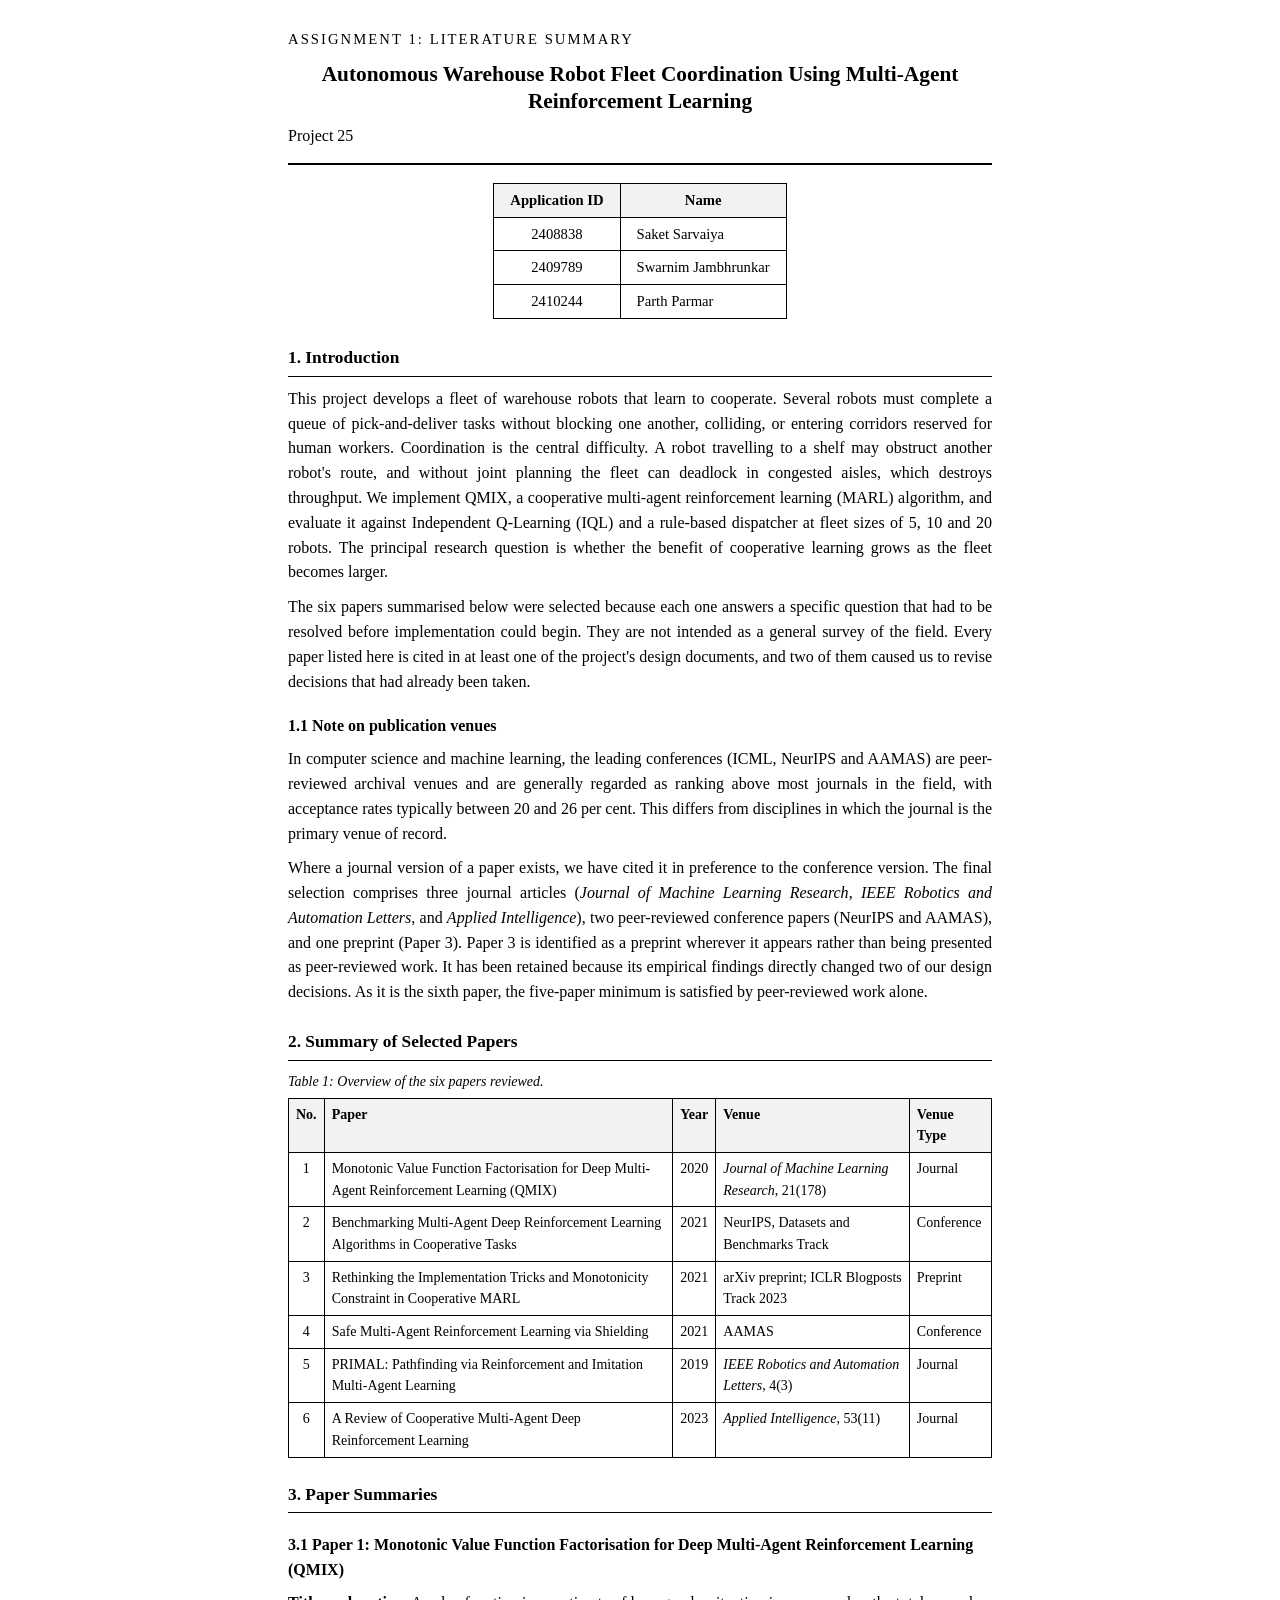
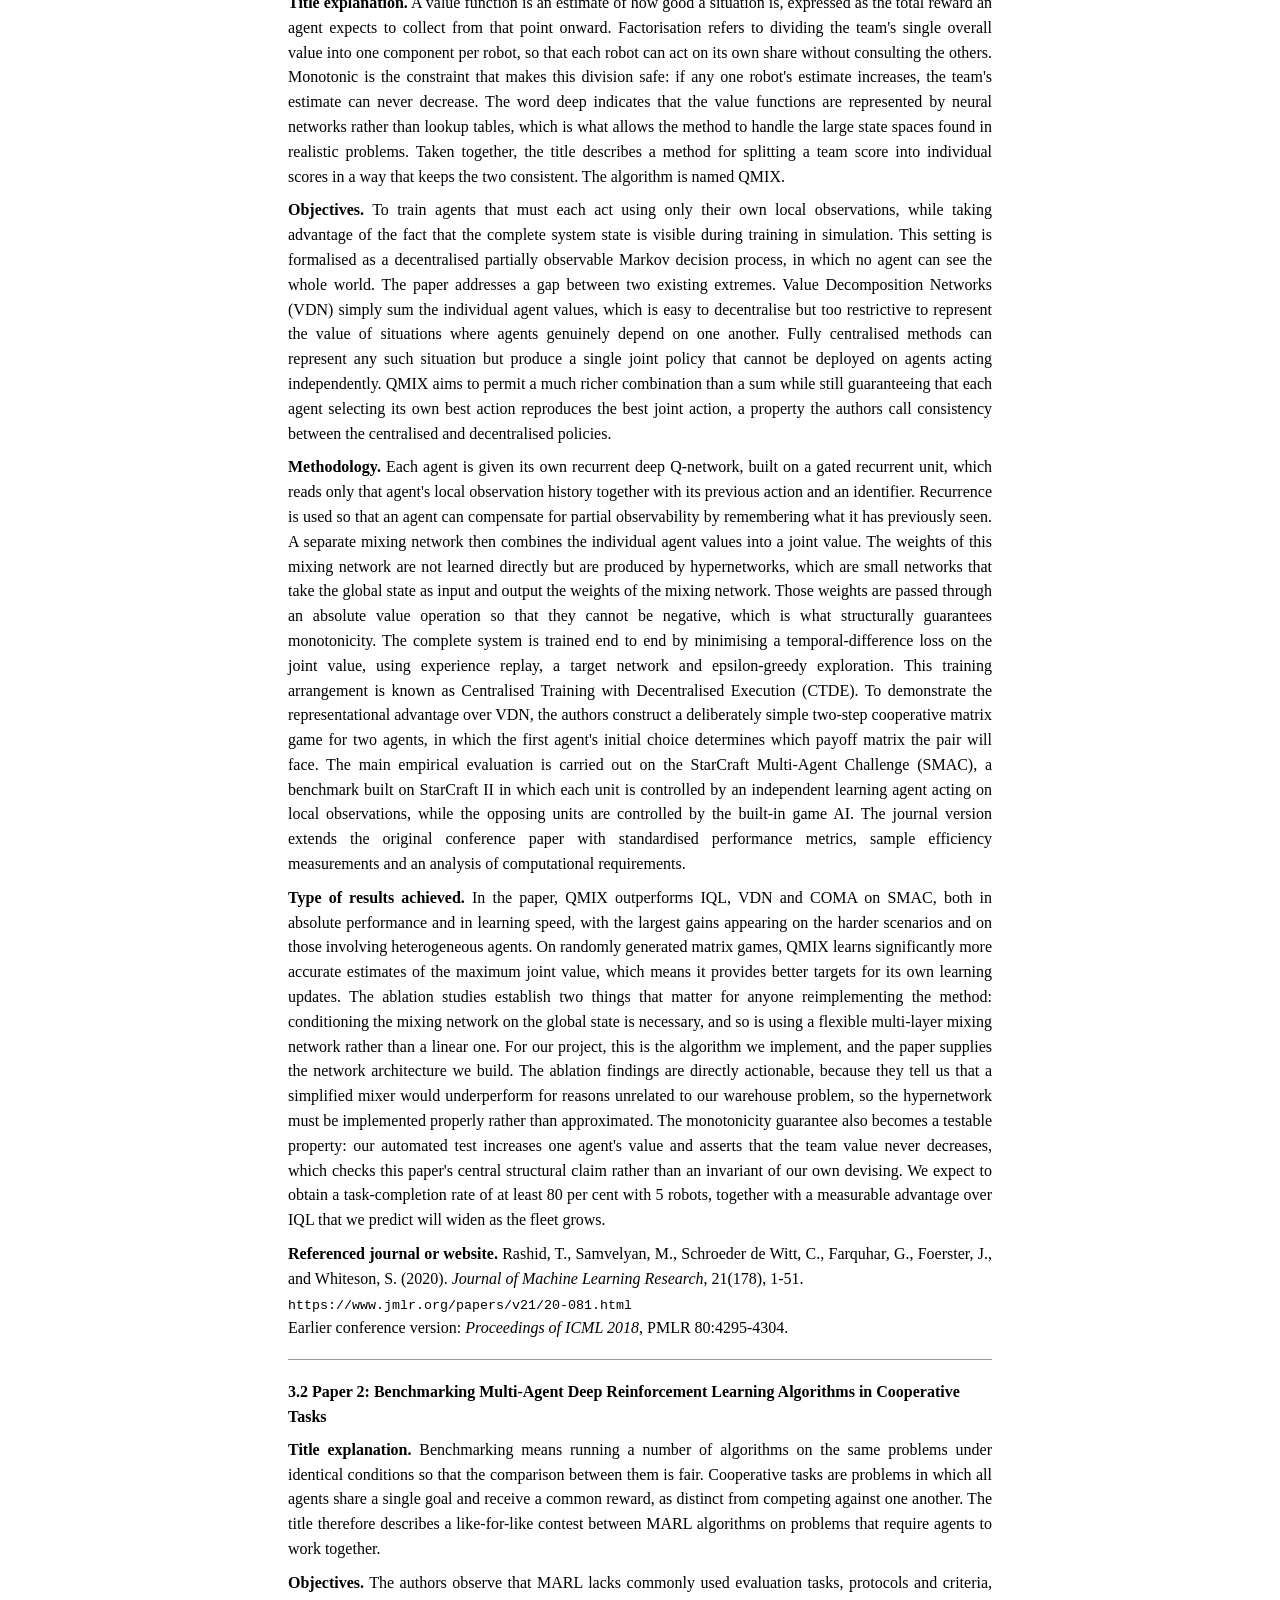
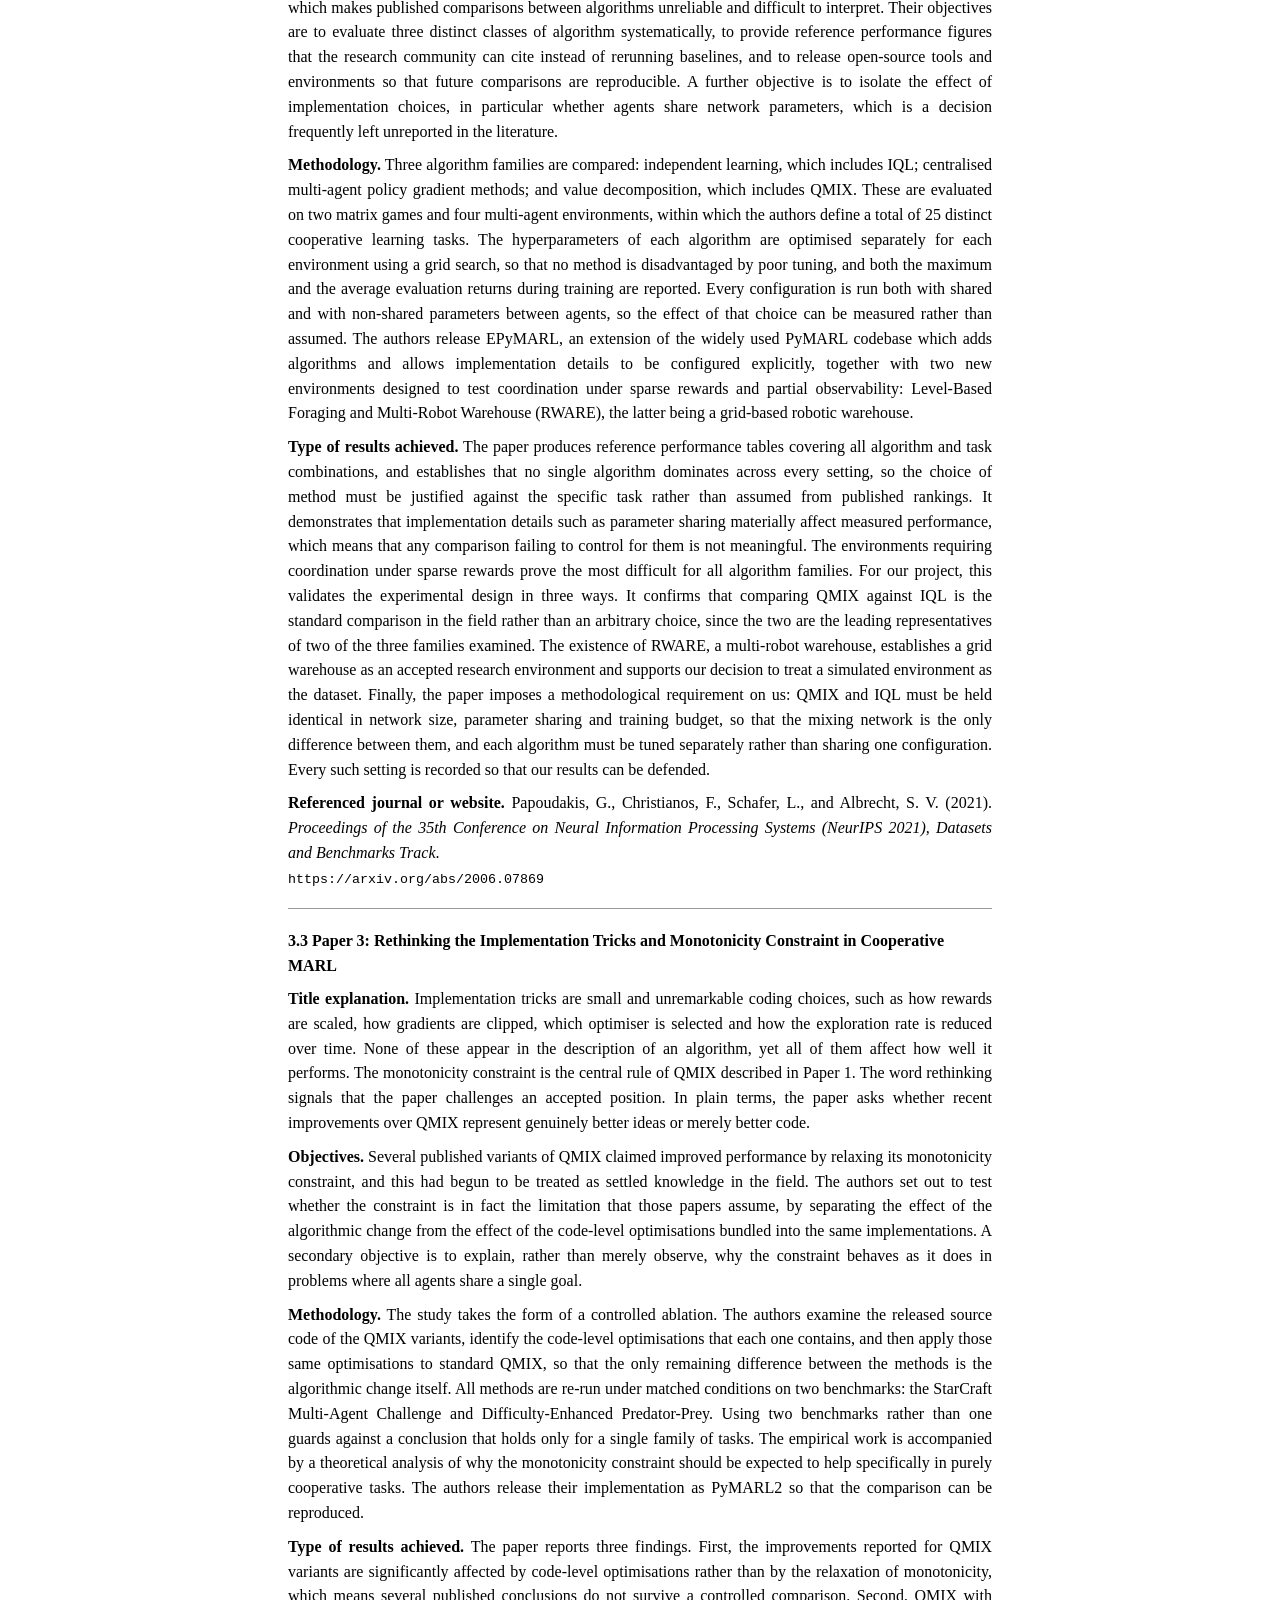
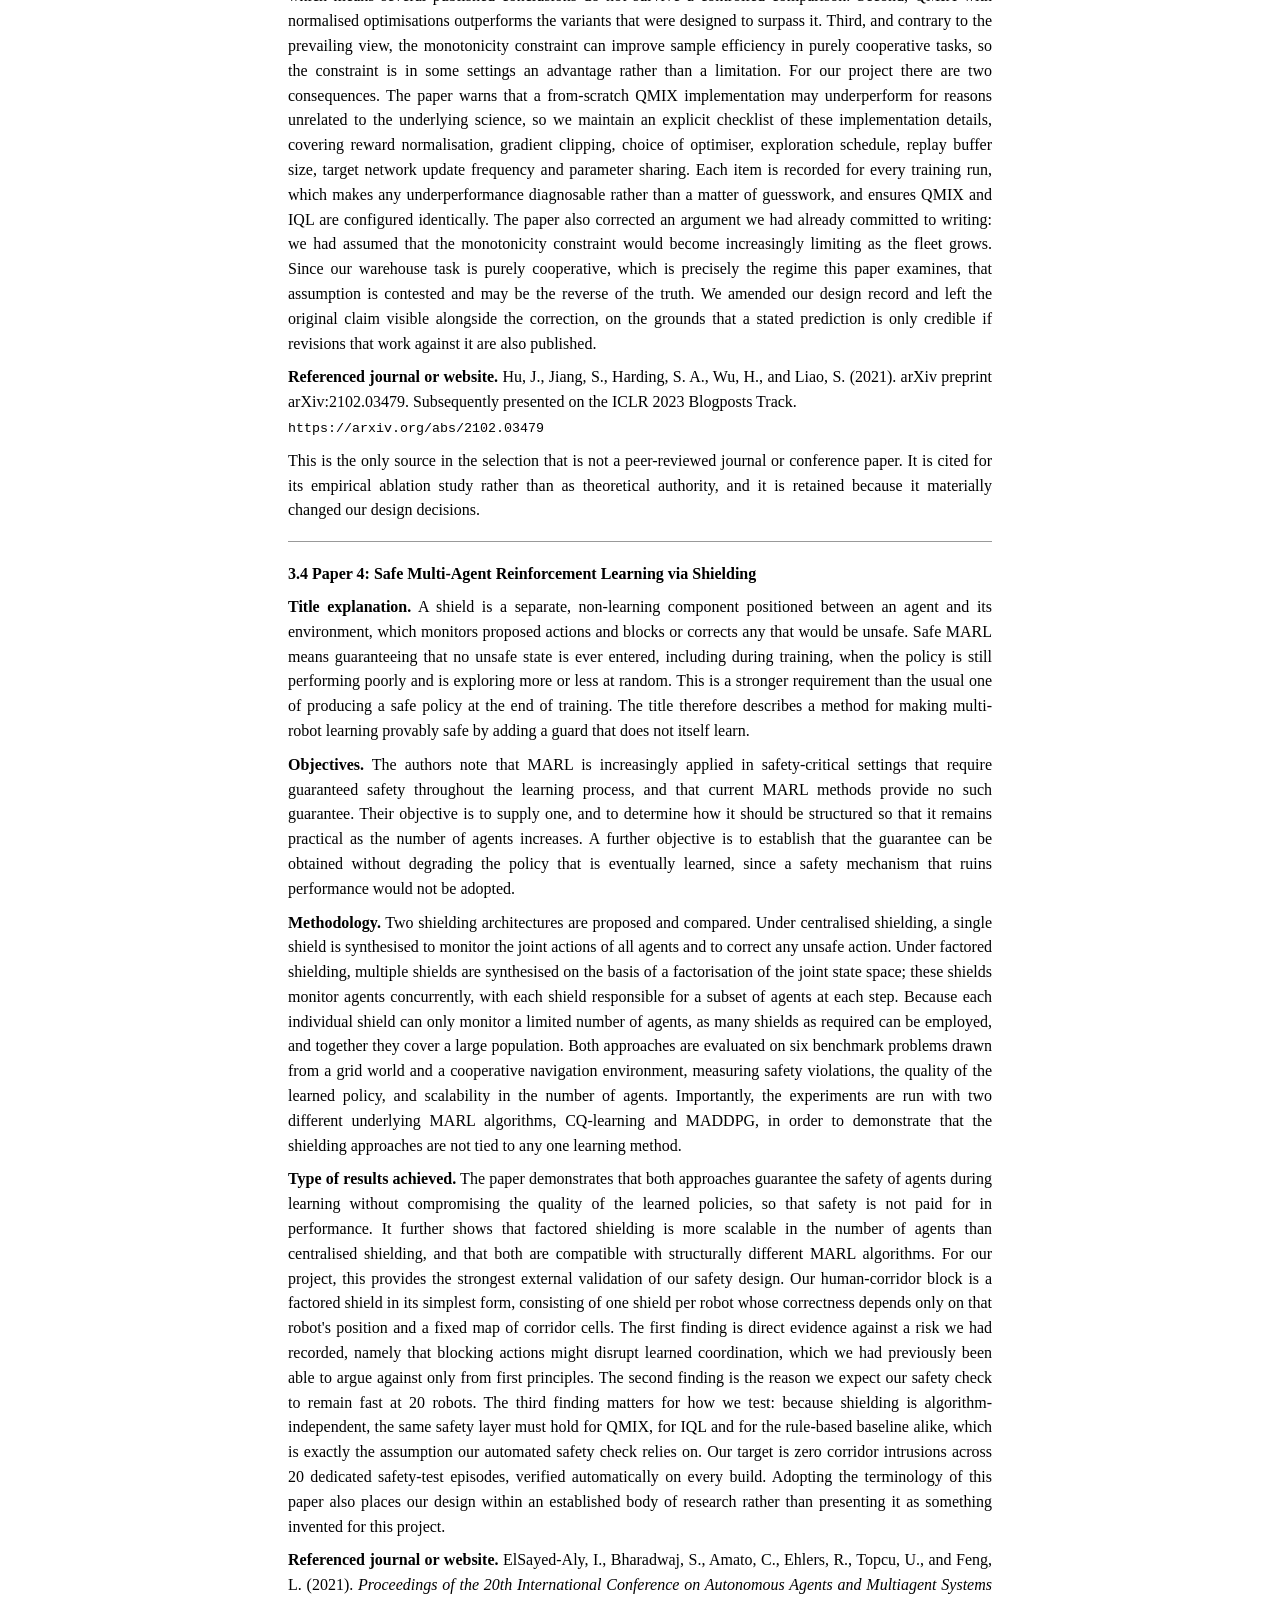
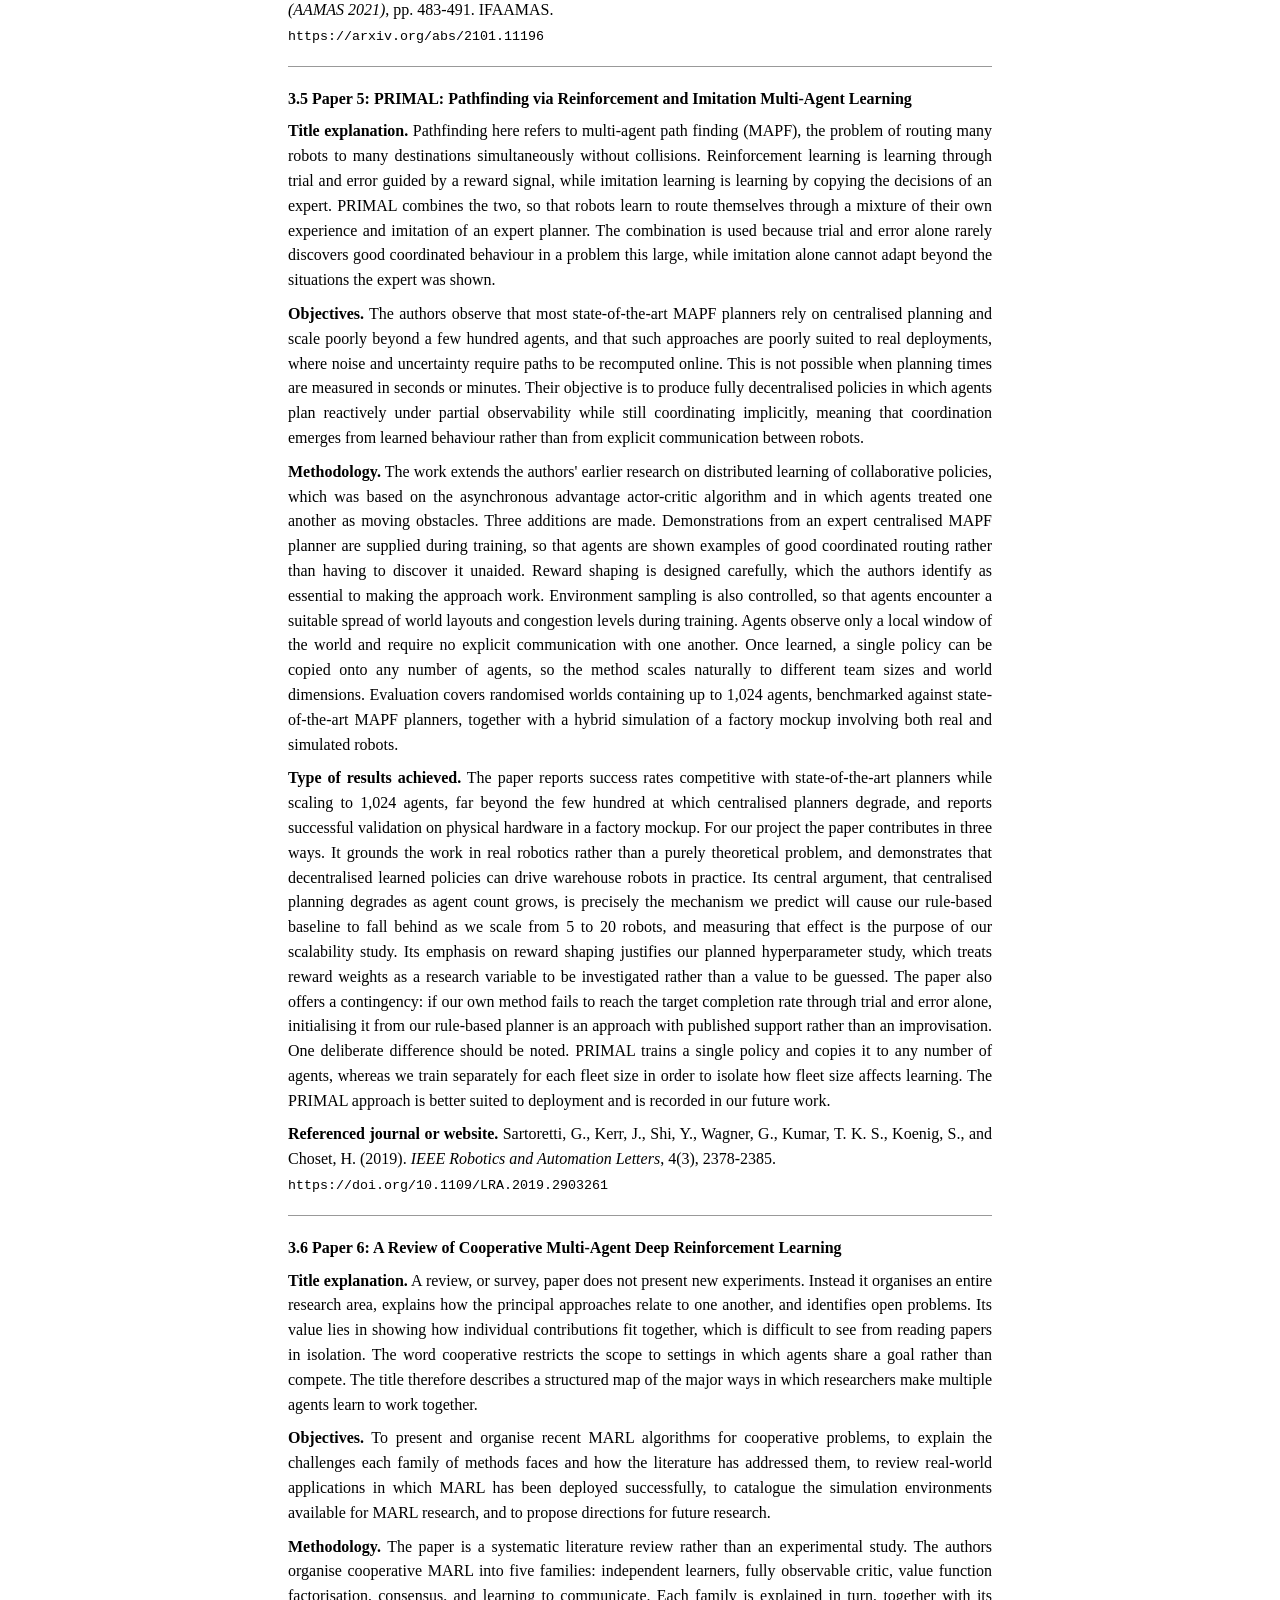
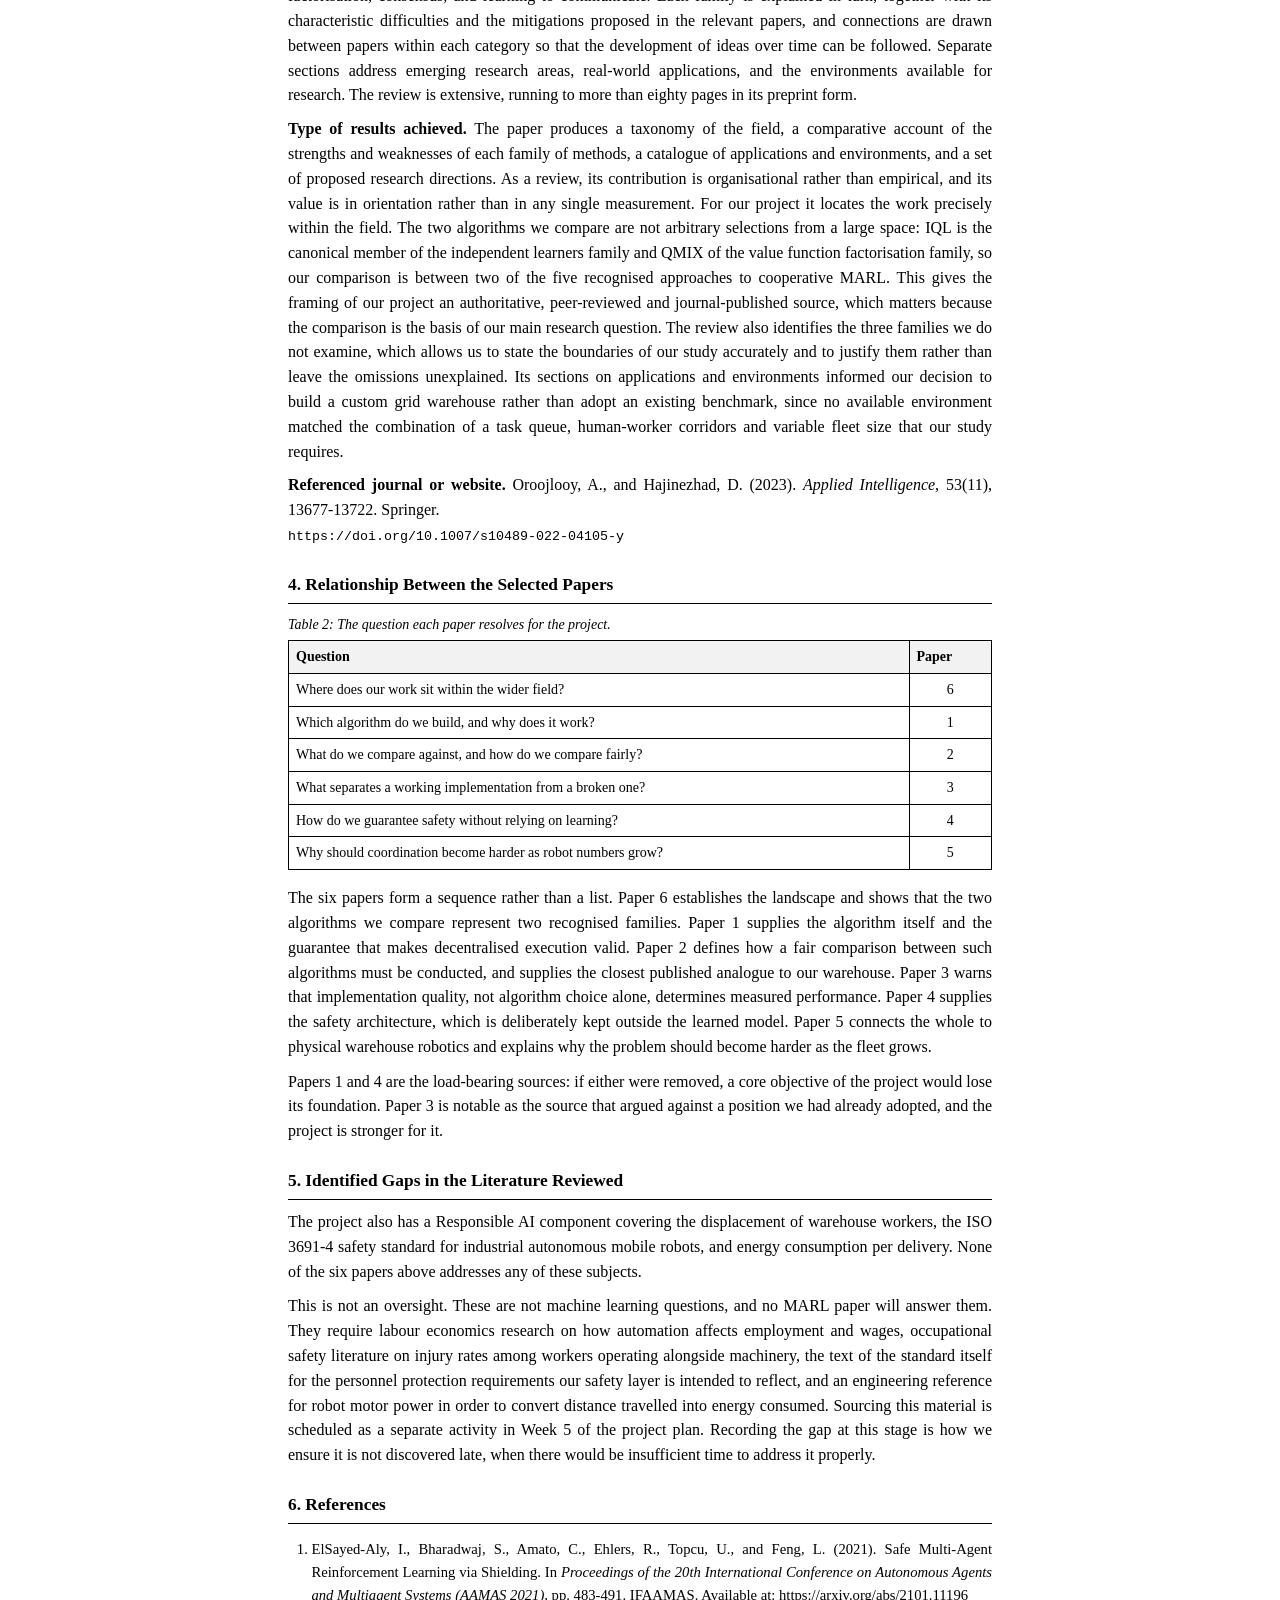
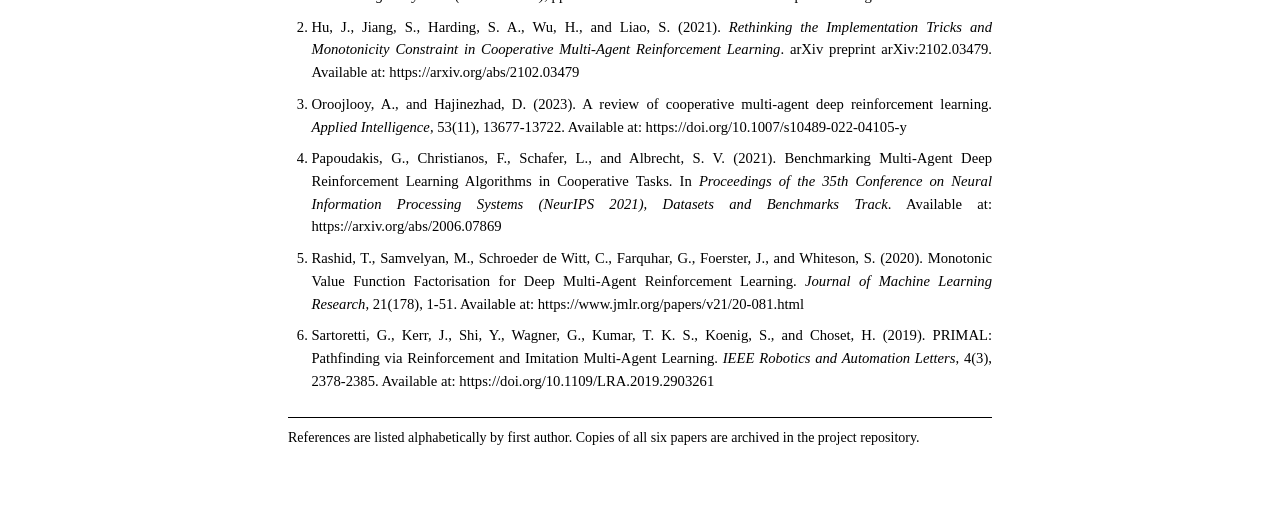
==== commit 66190936: "Assignment 1: expand summaries, add application IDs, fix page breaks Header: - Metadata rows removed" ====
--- a/docs/09_assignment1_paper_summaries.html
+++ b/docs/09_assignment1_paper_summaries.html
@@ -32,18 +32,18 @@
   h1{ font-size:16pt; font-weight:bold; margin:0 0 8px; line-height:1.3; }
   .titleblock .project{ font-size:12pt; margin:0; }
 
-  /* ---------- info table ---------- */
-  table.info{ border-collapse:collapse; width:100%; margin:0 0 26px; font-size:11pt; }
-  table.info td{ padding:5px 8px; border:1px solid #000; vertical-align:top; }
-  table.info td.k{ width:11.5em; font-weight:bold; background:#f2f2f2; }
-  .fill{ color:#555; }
+  /* ---------- members ---------- */
+  table.members{ border-collapse:collapse; margin:0 auto 26px; font-size:11pt; }
+  table.members th, table.members td{ border:1px solid #000; padding:5px 16px; }
+  table.members th{ background:#f2f2f2; font-weight:bold; }
+  table.members td.id{ text-align:center; }
 
   /* ---------- headings ---------- */
   h2{
-    font-size:13pt; font-weight:bold; margin:26px 0 10px;
+    font-size:13pt; font-weight:bold; margin:24px 0 10px;
     border-bottom:1px solid #000; padding-bottom:4px;
   }
-  h3{ font-size:12pt; font-weight:bold; margin:22px 0 8px; }
+  h3{ font-size:12pt; font-weight:bold; margin:20px 0 8px; }
 
   p{ margin:0 0 10px; text-align:justify; }
   .lead{ font-weight:bold; }
@@ -61,26 +61,24 @@
     font-style:italic; padding:0 0 5px;
   }
 
-  /* ---------- paper entries ---------- */
-  .entry{ margin:0 0 20px; }
-  .entry p{ margin:0 0 8px; }
-
-  /* ---------- misc ---------- */
+  .entry{ margin:0 0 18px; }
+  .entry p{ margin:0 0 9px; }
+
   ol.refs{ padding-left:1.6em; font-size:11pt; }
   ol.refs li{ margin:0 0 9px; text-align:justify; }
   a{ color:#000; text-decoration:none; }
   .url{ font-family:"Courier New", Courier, monospace; font-size:10pt; word-break:break-all; }
   .footnote{
-    font-size:10.5pt; border-top:1px solid #000; margin-top:26px; padding-top:9px;
-  }
-  hr.sep{ border:0; border-top:1px solid #999; margin:18px 0; }
+    font-size:10.5pt; border-top:1px solid #000; margin-top:24px; padding-top:9px;
+  }
+  hr.sep{ border:0; border-top:1px solid #999; margin:16px 0; }
 
   /* ---------- print ---------- */
   @media print{
     body{ padding:0; font-size:11pt; line-height:1.45; }
     .page{ max-width:none; }
-    h2, h3{ page-break-after:avoid; }
-    .entry{ page-break-inside:avoid; }
+    h1, h2, h3{ page-break-after:avoid; break-after:avoid; }
+    p{ orphans:3; widows:3; }
     table{ page-break-inside:avoid; }
     .tablewrap{ overflow:visible; }
     @page{ margin:20mm 18mm; }
@@ -96,22 +94,25 @@
     <p class="project">Project 25</p>
   </div>
 
-  <table class="info">
-    <tr><td class="k">Group Members</td><td>Parth Parmar<br>Saket Sarvaiya<br>Swarnim Jambhrunkar</td></tr>
-    <tr><td class="k">Course</td><td class="fill">[Course Code and Title]</td></tr>
-    <tr><td class="k">Semester</td><td>Semester 5</td></tr>
-    <tr><td class="k">Faculty</td><td>Tasmiya Khan</td></tr>
-    <tr><td class="k">Date of Submission</td><td>2 August 2026</td></tr>
-    <tr><td class="k">Papers Reviewed</td><td>6 (minimum requirement: 5)</td></tr>
+  <table class="members">
+    <thead><tr><th>Application ID</th><th>Name</th></tr></thead>
+    <tbody>
+      <tr><td class="id">2408838</td><td>Saket Sarvaiya</td></tr>
+      <tr><td class="id">2409789</td><td>Swarnim Jambhrunkar</td></tr>
+      <tr><td class="id">2410244</td><td>Parth Parmar</td></tr>
+    </tbody>
   </table>
 
   <h2>1. Introduction</h2>
 
   <p>This project develops a fleet of warehouse robots that learn to cooperate. Several robots must
   complete a queue of pick-and-deliver tasks without blocking one another, colliding, or entering
-  corridors reserved for human workers. We implement QMIX, a cooperative multi-agent reinforcement
-  learning (MARL) algorithm, and evaluate it against Independent Q-Learning (IQL) and a rule-based
-  dispatcher at fleet sizes of 5, 10 and 20 robots.</p>
+  corridors reserved for human workers. Coordination is the central difficulty. A robot travelling to
+  a shelf may obstruct another robot's route, and without joint planning the fleet can deadlock in
+  congested aisles, which destroys throughput. We implement QMIX, a cooperative multi-agent
+  reinforcement learning (MARL) algorithm, and evaluate it against Independent Q-Learning (IQL) and a
+  rule-based dispatcher at fleet sizes of 5, 10 and 20 robots. The principal research question is
+  whether the benefit of cooperative learning grows as the fleet becomes larger.</p>
 
   <p>The six papers summarised below were selected because each one answers a specific question that
   had to be resolved before implementation could begin. They are not intended as a general survey of
@@ -159,36 +160,62 @@
   <h3>3.1 Paper 1: Monotonic Value Function Factorisation for Deep Multi-Agent Reinforcement Learning (QMIX)</h3>
 
   <p><span class="lead">Title explanation.</span> A value function is an estimate of how good a
-  situation is. Factorisation refers to dividing the team's single overall value into one component
-  per robot, so that each robot can act on its own share. Monotonic is the constraint that makes this
-  division safe: if any one robot's estimate increases, the team's estimate can never decrease. The
-  title therefore describes a method for splitting a team score into individual scores in a way that
-  keeps the two consistent. The algorithm is named QMIX.</p>
+  situation is, expressed as the total reward an agent expects to collect from that point onward.
+  Factorisation refers to dividing the team's single overall value into one component per robot, so
+  that each robot can act on its own share without consulting the others. Monotonic is the constraint
+  that makes this division safe: if any one robot's estimate increases, the team's estimate can never
+  decrease. The word deep indicates that the value functions are represented by neural networks rather
+  than lookup tables, which is what allows the method to handle the large state spaces found in
+  realistic problems. Taken together, the title describes a method for splitting a team score into
+  individual scores in a way that keeps the two consistent. The algorithm is named QMIX.</p>
 
   <p><span class="lead">Objectives.</span> To train agents that must each act using only their own
   local observations, while taking advantage of the fact that the complete system state is visible
-  during training in simulation. The paper addresses a gap between two existing extremes: VDN, which
-  simply sums the individual agent values and is too restrictive, and fully centralised methods,
-  which cannot be deployed on agents that act independently. QMIX aims to permit a richer combination
-  than a sum while still guaranteeing that each agent selecting its own best action reproduces the
-  best joint action.</p>
-
-  <p><span class="lead">Methodology.</span> Each agent is given its own recurrent deep Q-network
-  (DRQN), which reads only that agent's local observation history. A separate mixing network then
-  combines the individual agent values into a joint value. The weights of this mixing network are
-  produced by hypernetworks conditioned on the global state and are constrained to be non-negative,
-  which structurally guarantees monotonicity. The complete system is trained end to end by minimising
-  a temporal-difference loss on the joint value. This training arrangement is known as Centralised
-  Training with Decentralised Execution (CTDE). Evaluation is carried out on the StarCraft
-  Multi-Agent Challenge (SMAC).</p>
-
-  <p><span class="lead">Type of results achieved.</span> In the paper, QMIX consistently outperforms
-  both IQL and VDN across the SMAC scenarios, supported by ablation studies that isolate the
-  contribution of the mixing network and of conditioning on the global state. For our project, this
-  is the algorithm we implement. It supplies the network architecture we build, and its monotonicity
-  guarantee becomes a testable property: our automated test increases one agent's value and asserts
-  that the team value never decreases. We expect to obtain a task-completion rate of at least 80 per
-  cent with 5 robots, together with a measurable advantage over IQL that we predict will widen as the
+  during training in simulation. This setting is formalised as a decentralised partially observable
+  Markov decision process, in which no agent can see the whole world. The paper addresses a gap
+  between two existing extremes. Value Decomposition Networks (VDN) simply sum the individual agent
+  values, which is easy to decentralise but too restrictive to represent the value of situations where
+  agents genuinely depend on one another. Fully centralised methods can represent any such situation
+  but produce a single joint policy that cannot be deployed on agents acting independently. QMIX aims
+  to permit a much richer combination than a sum while still guaranteeing that each agent selecting
+  its own best action reproduces the best joint action, a property the authors call consistency
+  between the centralised and decentralised policies.</p>
+
+  <p><span class="lead">Methodology.</span> Each agent is given its own recurrent deep Q-network,
+  built on a gated recurrent unit, which reads only that agent's local observation history together
+  with its previous action and an identifier. Recurrence is used so that an agent can compensate for
+  partial observability by remembering what it has previously seen. A separate mixing network then
+  combines the individual agent values into a joint value. The weights of this mixing network are not
+  learned directly but are produced by hypernetworks, which are small networks that take the global
+  state as input and output the weights of the mixing network. Those weights are passed through an
+  absolute value operation so that they cannot be negative, which is what structurally guarantees
+  monotonicity. The complete system is trained end to end by minimising a temporal-difference loss on
+  the joint value, using experience replay, a target network and epsilon-greedy exploration. This
+  training arrangement is known as Centralised Training with Decentralised Execution (CTDE). To
+  demonstrate the representational advantage over VDN, the authors construct a deliberately simple
+  two-step cooperative matrix game for two agents, in which the first agent's initial choice
+  determines which payoff matrix the pair will face. The main empirical evaluation is carried out on
+  the StarCraft Multi-Agent Challenge (SMAC), a benchmark built on StarCraft II in which each unit is
+  controlled by an independent learning agent acting on local observations, while the opposing units
+  are controlled by the built-in game AI. The journal version extends the original conference paper
+  with standardised performance metrics, sample efficiency measurements and an analysis of
+  computational requirements.</p>
+
+  <p><span class="lead">Type of results achieved.</span> In the paper, QMIX outperforms IQL, VDN and
+  COMA on SMAC, both in absolute performance and in learning speed, with the largest gains appearing
+  on the harder scenarios and on those involving heterogeneous agents. On randomly generated matrix
+  games, QMIX learns significantly more accurate estimates of the maximum joint value, which means it
+  provides better targets for its own learning updates. The ablation studies establish two things
+  that matter for anyone reimplementing the method: conditioning the mixing network on the global
+  state is necessary, and so is using a flexible multi-layer mixing network rather than a linear one.
+  For our project, this is the algorithm we implement, and the paper supplies the network
+  architecture we build. The ablation findings are directly actionable, because they tell us that a
+  simplified mixer would underperform for reasons unrelated to our warehouse problem, so the
+  hypernetwork must be implemented properly rather than approximated. The monotonicity guarantee also
+  becomes a testable property: our automated test increases one agent's value and asserts that the
+  team value never decreases, which checks this paper's central structural claim rather than an
+  invariant of our own devising. We expect to obtain a task-completion rate of at least 80 per cent
+  with 5 robots, together with a measurable advantage over IQL that we predict will widen as the
   fleet grows.</p>
 
   <p><span class="lead">Referenced journal or website.</span> Rashid, T., Samvelyan, M., Schroeder de
@@ -206,35 +233,49 @@
 
   <p><span class="lead">Title explanation.</span> Benchmarking means running a number of algorithms on
   the same problems under identical conditions so that the comparison between them is fair.
-  Cooperative tasks are problems in which all agents share a single goal, as distinct from competing
-  against one another. The title therefore describes a like-for-like contest between MARL algorithms
-  on problems that require agents to work together.</p>
+  Cooperative tasks are problems in which all agents share a single goal and receive a common reward,
+  as distinct from competing against one another. The title therefore describes a like-for-like
+  contest between MARL algorithms on problems that require agents to work together.</p>
 
   <p><span class="lead">Objectives.</span> The authors observe that MARL lacks commonly used
-  evaluation tasks and criteria, which makes published comparisons unreliable. Their objectives are to
-  evaluate three distinct classes of algorithm systematically, to provide reference performance
-  figures that the research community can cite, and to release open-source tools and environments so
-  that future comparisons are reproducible.</p>
+  evaluation tasks, protocols and criteria, which makes published comparisons between algorithms
+  unreliable and difficult to interpret. Their objectives are to evaluate three distinct classes of
+  algorithm systematically, to provide reference performance figures that the research community can
+  cite instead of rerunning baselines, and to release open-source tools and environments so that
+  future comparisons are reproducible. A further objective is to isolate the effect of implementation
+  choices, in particular whether agents share network parameters, which is a decision frequently left
+  unreported in the literature.</p>
 
   <p><span class="lead">Methodology.</span> Three algorithm families are compared: independent
-  learning (which includes IQL), centralised multi-agent policy gradient, and value decomposition
-  (which includes QMIX). These are evaluated across a diverse range of cooperative environments. Each
-  algorithm is given its own hyperparameter search for each task, so that no method is disadvantaged
-  by poor tuning, and results are reported across multiple random seeds. The authors release EPyMARL,
-  an extension of the PyMARL codebase that allows implementation details such as parameter sharing to
-  be configured explicitly, together with two new environments designed around coordination under
-  sparse rewards. One of these, RWARE, is a grid-based robotic warehouse.</p>
+  learning, which includes IQL; centralised multi-agent policy gradient methods; and value
+  decomposition, which includes QMIX. These are evaluated on two matrix games and four multi-agent
+  environments, within which the authors define a total of 25 distinct cooperative learning tasks.
+  The hyperparameters of each algorithm are optimised separately for each environment using a grid
+  search, so that no method is disadvantaged by poor tuning, and both the maximum and the average
+  evaluation returns during training are reported. Every configuration is run both with shared and
+  with non-shared parameters between agents, so the effect of that choice can be measured rather than
+  assumed. The authors release EPyMARL, an extension of the widely used PyMARL codebase which adds
+  algorithms and allows implementation details to be configured explicitly, together with two new
+  environments designed to test coordination under sparse rewards and partial observability:
+  Level-Based Foraging and Multi-Robot Warehouse (RWARE), the latter being a grid-based robotic
+  warehouse.</p>
 
   <p><span class="lead">Type of results achieved.</span> The paper produces reference performance
   tables covering all algorithm and task combinations, and establishes that no single algorithm
-  dominates across every setting. Significantly, it demonstrates that implementation details such as
-  parameter sharing materially affect measured performance, which means that any comparison failing to
-  control for them is not meaningful. For our project, this validates the experimental design. It
-  confirms that comparing QMIX against IQL is the standard comparison in the field rather than an
-  arbitrary choice, and the existence of RWARE establishes a grid warehouse as an accepted research
-  environment. It also imposes a requirement on us: QMIX and IQL must be held identical in network
-  size, parameter sharing and training budget, so that the mixing network is the only difference
-  between them. Every such setting is recorded so that our results can be defended.</p>
+  dominates across every setting, so the choice of method must be justified against the specific task
+  rather than assumed from published rankings. It demonstrates that implementation details such as
+  parameter sharing materially affect measured performance, which means that any comparison failing
+  to control for them is not meaningful. The environments requiring coordination under sparse rewards
+  prove the most difficult for all algorithm families. For our project, this validates the
+  experimental design in three ways. It confirms that comparing QMIX against IQL is the standard
+  comparison in the field rather than an arbitrary choice, since the two are the leading
+  representatives of two of the three families examined. The existence of RWARE, a multi-robot
+  warehouse, establishes a grid warehouse as an accepted research environment and supports our
+  decision to treat a simulated environment as the dataset. Finally, the paper imposes a methodological
+  requirement on us: QMIX and IQL must be held identical in network size, parameter sharing and
+  training budget, so that the mixing network is the only difference between them, and each algorithm
+  must be tuned separately rather than sharing one configuration. Every such setting is recorded so
+  that our results can be defended.</p>
 
   <p><span class="lead">Referenced journal or website.</span> Papoudakis, G., Christianos, F.,
   Schafer, L., and Albrecht, S. V. (2021). <i>Proceedings of the 35th Conference on Neural Information
@@ -249,38 +290,51 @@
   <h3>3.3 Paper 3: Rethinking the Implementation Tricks and Monotonicity Constraint in Cooperative MARL</h3>
 
   <p><span class="lead">Title explanation.</span> Implementation tricks are small and unremarkable
-  coding choices, such as how rewards are scaled, how gradients are clipped, and which optimiser is
-  selected. The monotonicity constraint is the central rule of QMIX described in Paper 1. The word
-  rethinking signals that the paper challenges an accepted position. In plain terms, the paper asks
-  whether recent improvements over QMIX represent genuinely better ideas or merely better code.</p>
+  coding choices, such as how rewards are scaled, how gradients are clipped, which optimiser is
+  selected and how the exploration rate is reduced over time. None of these appear in the description
+  of an algorithm, yet all of them affect how well it performs. The monotonicity constraint is the
+  central rule of QMIX described in Paper 1. The word rethinking signals that the paper challenges an
+  accepted position. In plain terms, the paper asks whether recent improvements over QMIX represent
+  genuinely better ideas or merely better code.</p>
 
   <p><span class="lead">Objectives.</span> Several published variants of QMIX claimed improved
-  performance by relaxing its monotonicity constraint. The authors set out to test whether the
-  constraint is in fact the limitation that those papers assume, by separating the effect of the
-  algorithmic change from the effect of the code-level optimisations bundled into the same
-  implementations.</p>
+  performance by relaxing its monotonicity constraint, and this had begun to be treated as settled
+  knowledge in the field. The authors set out to test whether the constraint is in fact the limitation
+  that those papers assume, by separating the effect of the algorithmic change from the effect of the
+  code-level optimisations bundled into the same implementations. A secondary objective is to explain,
+  rather than merely observe, why the constraint behaves as it does in problems where all agents share
+  a single goal.</p>
 
   <p><span class="lead">Methodology.</span> The study takes the form of a controlled ablation. The
   authors examine the released source code of the QMIX variants, identify the code-level optimisations
-  that each one contains, and then apply those same optimisations to standard QMIX. All methods are
-  re-run under matched conditions on SMAC and on Difficulty-Enhanced Predator-Prey (DEPP). The
-  empirical work is accompanied by a theoretical analysis of why the monotonicity constraint should be
-  expected to help specifically in purely cooperative tasks. The authors release their implementation
-  as PyMARL2.</p>
+  that each one contains, and then apply those same optimisations to standard QMIX, so that the only
+  remaining difference between the methods is the algorithmic change itself. All methods are re-run
+  under matched conditions on two benchmarks: the StarCraft Multi-Agent Challenge and
+  Difficulty-Enhanced Predator-Prey. Using two benchmarks rather than one guards against a conclusion
+  that holds only for a single family of tasks. The empirical work is accompanied by a theoretical
+  analysis of why the monotonicity constraint should be expected to help specifically in purely
+  cooperative tasks. The authors release their implementation as PyMARL2 so that the comparison can be
+  reproduced.</p>
 
   <p><span class="lead">Type of results achieved.</span> The paper reports three findings. First, the
-  improvements reported for QMIX variants are significantly affected by code-level optimisations rather
-  than by the relaxation of monotonicity. Second, QMIX with normalised optimisations outperforms the
-  variants designed to surpass it. Third, and contrary to the prevailing view, the monotonicity
-  constraint can improve sample efficiency in purely cooperative tasks. For our project there are two
-  consequences. The paper warns that a from-scratch QMIX implementation may underperform for reasons
-  unrelated to the underlying science, so we maintain an explicit checklist of these implementation
-  details, each of which is recorded, making any underperformance diagnosable rather than a matter of
-  guesswork. The paper also corrected an argument we had already committed to writing: we had assumed
-  that the monotonicity constraint would become increasingly limiting as the fleet grows. Since our
-  warehouse task is purely cooperative, which is precisely the regime this paper examines, that
-  assumption is contested and may be the reverse of the truth. We amended our design record rather
-  than removing the original claim.</p>
+  improvements reported for QMIX variants are significantly affected by code-level optimisations
+  rather than by the relaxation of monotonicity, which means several published conclusions do not
+  survive a controlled comparison. Second, QMIX with normalised optimisations outperforms the variants
+  that were designed to surpass it. Third, and contrary to the prevailing view, the monotonicity
+  constraint can improve sample efficiency in purely cooperative tasks, so the constraint is in some
+  settings an advantage rather than a limitation. For our project there are two consequences. The
+  paper warns that a from-scratch QMIX implementation may underperform for reasons unrelated to the
+  underlying science, so we maintain an explicit checklist of these implementation details, covering
+  reward normalisation, gradient clipping, choice of optimiser, exploration schedule, replay buffer
+  size, target network update frequency and parameter sharing. Each item is recorded for every
+  training run, which makes any underperformance diagnosable rather than a matter of guesswork, and
+  ensures QMIX and IQL are configured identically. The paper also corrected an argument we had already
+  committed to writing: we had assumed that the monotonicity constraint would become increasingly
+  limiting as the fleet grows. Since our warehouse task is purely cooperative, which is precisely the
+  regime this paper examines, that assumption is contested and may be the reverse of the truth. We
+  amended our design record and left the original claim visible alongside the correction, on the
+  grounds that a stated prediction is only credible if revisions that work against it are also
+  published.</p>
 
   <p><span class="lead">Referenced journal or website.</span> Hu, J., Jiang, S., Harding, S. A., Wu,
   H., and Liao, S. (2021). arXiv preprint arXiv:2102.03479. Subsequently presented on the ICLR 2023
@@ -300,35 +354,47 @@
 
   <p><span class="lead">Title explanation.</span> A shield is a separate, non-learning component
   positioned between an agent and its environment, which monitors proposed actions and blocks or
-  corrects any that are unsafe. Safe MARL means guaranteeing that no unsafe state is ever entered,
-  including during training, when the policy is still performing poorly. The title therefore describes
-  a method for making multi-robot learning provably safe by adding a guard that does not itself
-  learn.</p>
+  corrects any that would be unsafe. Safe MARL means guaranteeing that no unsafe state is ever
+  entered, including during training, when the policy is still performing poorly and is exploring more
+  or less at random. This is a stronger requirement than the usual one of producing a safe policy at
+  the end of training. The title therefore describes a method for making multi-robot learning provably
+  safe by adding a guard that does not itself learn.</p>
 
   <p><span class="lead">Objectives.</span> The authors note that MARL is increasingly applied in
   safety-critical settings that require guaranteed safety throughout the learning process, and that
   current MARL methods provide no such guarantee. Their objective is to supply one, and to determine
-  how it should be structured so that it remains practical as the number of agents increases.</p>
+  how it should be structured so that it remains practical as the number of agents increases. A
+  further objective is to establish that the guarantee can be obtained without degrading the policy
+  that is eventually learned, since a safety mechanism that ruins performance would not be adopted.</p>
 
   <p><span class="lead">Methodology.</span> Two shielding architectures are proposed and compared.
   Under centralised shielding, a single shield is synthesised to monitor the joint actions of all
   agents and to correct any unsafe action. Under factored shielding, multiple shields are synthesised
   on the basis of a factorisation of the joint state space; these shields monitor agents concurrently,
-  with each shield responsible for a subset of agents at each step. Both approaches are evaluated
-  experimentally against unshielded MARL, measuring safety violations, the quality of the learned
-  policy, and scalability in the number of agents.</p>
+  with each shield responsible for a subset of agents at each step. Because each individual shield can
+  only monitor a limited number of agents, as many shields as required can be employed, and together
+  they cover a large population. Both approaches are evaluated on six benchmark problems drawn from a
+  grid world and a cooperative navigation environment, measuring safety violations, the quality of the
+  learned policy, and scalability in the number of agents. Importantly, the experiments are run with
+  two different underlying MARL algorithms, CQ-learning and MADDPG, in order to demonstrate that the
+  shielding approaches are not tied to any one learning method.</p>
 
   <p><span class="lead">Type of results achieved.</span> The paper demonstrates that both approaches
   guarantee the safety of agents during learning without compromising the quality of the learned
   policies, so that safety is not paid for in performance. It further shows that factored shielding is
-  more scalable in the number of agents than centralised shielding. For our project, this provides the
-  strongest external validation of our safety design. Our human-corridor block is a factored shield in
-  its simplest form, consisting of one shield per robot whose correctness depends only on that robot's
-  position and a fixed map of corridor cells. The first finding is direct evidence against a risk we
-  had recorded, namely that blocking actions might disrupt learned coordination, which we had
-  previously been able to argue against only from first principles. The second finding is the reason we
-  expect our safety check to remain fast at 20 robots. Our target is zero corridor intrusions across 20
-  dedicated safety-test episodes, verified automatically on every build.</p>
+  more scalable in the number of agents than centralised shielding, and that both are compatible with
+  structurally different MARL algorithms. For our project, this provides the strongest external
+  validation of our safety design. Our human-corridor block is a factored shield in its simplest form,
+  consisting of one shield per robot whose correctness depends only on that robot's position and a
+  fixed map of corridor cells. The first finding is direct evidence against a risk we had recorded,
+  namely that blocking actions might disrupt learned coordination, which we had previously been able
+  to argue against only from first principles. The second finding is the reason we expect our safety
+  check to remain fast at 20 robots. The third finding matters for how we test: because shielding is
+  algorithm-independent, the same safety layer must hold for QMIX, for IQL and for the rule-based
+  baseline alike, which is exactly the assumption our automated safety check relies on. Our target is
+  zero corridor intrusions across 20 dedicated safety-test episodes, verified automatically on every
+  build. Adopting the terminology of this paper also places our design within an established body of
+  research rather than presenting it as something invented for this project.</p>
 
   <p><span class="lead">Referenced journal or website.</span> ElSayed-Aly, I., Bharadwaj, S., Amato,
   C., Ehlers, R., Topcu, U., and Feng, L. (2021). <i>Proceedings of the 20th International Conference
@@ -344,37 +410,51 @@
 
   <p><span class="lead">Title explanation.</span> Pathfinding here refers to multi-agent path finding
   (MAPF), the problem of routing many robots to many destinations simultaneously without collisions.
-  Reinforcement learning is learning through trial and error, while imitation learning is learning by
-  copying an expert. PRIMAL combines the two, so that robots learn to route themselves through a
-  mixture of their own experience and imitation of an expert planner.</p>
+  Reinforcement learning is learning through trial and error guided by a reward signal, while
+  imitation learning is learning by copying the decisions of an expert. PRIMAL combines the two, so
+  that robots learn to route themselves through a mixture of their own experience and imitation of an
+  expert planner. The combination is used because trial and error alone rarely discovers good
+  coordinated behaviour in a problem this large, while imitation alone cannot adapt beyond the
+  situations the expert was shown.</p>
 
   <p><span class="lead">Objectives.</span> The authors observe that most state-of-the-art MAPF planners
   rely on centralised planning and scale poorly beyond a few hundred agents, and that such approaches
   are poorly suited to real deployments, where noise and uncertainty require paths to be recomputed
   online. This is not possible when planning times are measured in seconds or minutes. Their objective
   is to produce fully decentralised policies in which agents plan reactively under partial
-  observability while still coordinating implicitly.</p>
-
-  <p><span class="lead">Methodology.</span> Reinforcement learning is combined with imitation of an
-  expert centralised MAPF planner, whose demonstrations are provided during training. The authors
-  emphasise that careful reward shaping and environment sampling are essential to making the approach
-  work. Agents observe only a local window of the world. Once learned, a single policy can be copied
-  onto any number of agents, so the method scales naturally to different team sizes and world
+  observability while still coordinating implicitly, meaning that coordination emerges from learned
+  behaviour rather than from explicit communication between robots.</p>
+
+  <p><span class="lead">Methodology.</span> The work extends the authors' earlier research on
+  distributed learning of collaborative policies, which was based on the asynchronous advantage
+  actor-critic algorithm and in which agents treated one another as moving obstacles. Three additions
+  are made. Demonstrations from an expert centralised MAPF planner are supplied during training, so
+  that agents are shown examples of good coordinated routing rather than having to discover it
+  unaided. Reward shaping is designed carefully, which the authors identify as essential to making the
+  approach work. Environment sampling is also controlled, so that agents encounter a suitable spread
+  of world layouts and congestion levels during training. Agents observe only a local window of the
+  world and require no explicit communication with one another. Once learned, a single policy can be
+  copied onto any number of agents, so the method scales naturally to different team sizes and world
   dimensions. Evaluation covers randomised worlds containing up to 1,024 agents, benchmarked against
   state-of-the-art MAPF planners, together with a hybrid simulation of a factory mockup involving both
   real and simulated robots.</p>
 
   <p><span class="lead">Type of results achieved.</span> The paper reports success rates competitive
-  with state-of-the-art planners while scaling to 1,024 agents, and successful validation on physical
-  hardware in a factory mockup. For our project the paper contributes in three ways. It grounds the
-  work in real robotics rather than a purely theoretical problem. Its central argument, that
-  centralised planning degrades as agent count grows, is precisely the mechanism we predict will cause
-  our rule-based baseline to fall behind as we scale from 5 to 20 robots, and measuring that effect is
-  the purpose of our scalability study. Finally, its emphasis on reward shaping justifies our planned
-  hyperparameter study, which treats reward weights as a research variable rather than a guess. One
-  deliberate difference should be noted: PRIMAL trains a single policy and copies it to any number of
-  agents, whereas we train separately for each fleet size in order to isolate how fleet size affects
-  learning. The PRIMAL approach is better suited to deployment and is recorded in our future work.</p>
+  with state-of-the-art planners while scaling to 1,024 agents, far beyond the few hundred at which
+  centralised planners degrade, and reports successful validation on physical hardware in a factory
+  mockup. For our project the paper contributes in three ways. It grounds the work in real robotics
+  rather than a purely theoretical problem, and demonstrates that decentralised learned policies can
+  drive warehouse robots in practice. Its central argument, that centralised planning degrades as
+  agent count grows, is precisely the mechanism we predict will cause our rule-based baseline to fall
+  behind as we scale from 5 to 20 robots, and measuring that effect is the purpose of our scalability
+  study. Its emphasis on reward shaping justifies our planned hyperparameter study, which treats
+  reward weights as a research variable to be investigated rather than a value to be guessed. The
+  paper also offers a contingency: if our own method fails to reach the target completion rate through
+  trial and error alone, initialising it from our rule-based planner is an approach with published
+  support rather than an improvisation. One deliberate difference should be noted. PRIMAL trains a
+  single policy and copies it to any number of agents, whereas we train separately for each fleet size
+  in order to isolate how fleet size affects learning. The PRIMAL approach is better suited to
+  deployment and is recorded in our future work.</p>
 
   <p><span class="lead">Referenced journal or website.</span> Sartoretti, G., Kerr, J., Shi, Y.,
   Wagner, G., Kumar, T. K. S., Koenig, S., and Choset, H. (2019). <i>IEEE Robotics and Automation
@@ -390,33 +470,42 @@
 
   <p><span class="lead">Title explanation.</span> A review, or survey, paper does not present new
   experiments. Instead it organises an entire research area, explains how the principal approaches
-  relate to one another, and identifies open problems. The word cooperative restricts the scope to
-  settings in which agents share a goal. The title therefore describes a structured map of the major
-  ways in which researchers make multiple agents learn to work together.</p>
+  relate to one another, and identifies open problems. Its value lies in showing how individual
+  contributions fit together, which is difficult to see from reading papers in isolation. The word
+  cooperative restricts the scope to settings in which agents share a goal rather than compete. The
+  title therefore describes a structured map of the major ways in which researchers make multiple
+  agents learn to work together.</p>
 
   <p><span class="lead">Objectives.</span> To present and organise recent MARL algorithms for
   cooperative problems, to explain the challenges each family of methods faces and how the literature
-  has addressed them, to review real-world applications, to catalogue the simulation environments
-  available for MARL research, and to propose directions for future research.</p>
+  has addressed them, to review real-world applications in which MARL has been deployed successfully,
+  to catalogue the simulation environments available for MARL research, and to propose directions for
+  future research.</p>
 
   <p><span class="lead">Methodology.</span> The paper is a systematic literature review rather than an
   experimental study. The authors organise cooperative MARL into five families: independent learners,
   fully observable critic, value function factorisation, consensus, and learning to communicate. Each
   family is explained in turn, together with its characteristic difficulties and the mitigations
-  proposed in the relevant papers, and connections are drawn between papers within each category.
-  Separate sections address emerging research areas, real-world applications, and the environments
-  available for research.</p>
+  proposed in the relevant papers, and connections are drawn between papers within each category so
+  that the development of ideas over time can be followed. Separate sections address emerging research
+  areas, real-world applications, and the environments available for research. The review is extensive,
+  running to more than eighty pages in its preprint form.</p>
 
   <p><span class="lead">Type of results achieved.</span> The paper produces a taxonomy of the field, a
   comparative account of the strengths and weaknesses of each family of methods, a catalogue of
   applications and environments, and a set of proposed research directions. As a review, its
-  contribution is organisational rather than empirical. For our project it locates the work precisely
-  within the field. The two algorithms we compare are not arbitrary selections from a large space: IQL
-  is the canonical member of the independent learners family and QMIX of the value function
-  factorisation family, so our comparison is between two of the five recognised approaches to
-  cooperative MARL. This gives the framing of our project an authoritative, peer-reviewed and
-  journal-published source. The paper's sections on applications and environments also informed our
-  decision to build a custom grid warehouse rather than adopt an existing benchmark.</p>
+  contribution is organisational rather than empirical, and its value is in orientation rather than in
+  any single measurement. For our project it locates the work precisely within the field. The two
+  algorithms we compare are not arbitrary selections from a large space: IQL is the canonical member
+  of the independent learners family and QMIX of the value function factorisation family, so our
+  comparison is between two of the five recognised approaches to cooperative MARL. This gives the
+  framing of our project an authoritative, peer-reviewed and journal-published source, which matters
+  because the comparison is the basis of our main research question. The review also identifies the
+  three families we do not examine, which allows us to state the boundaries of our study accurately
+  and to justify them rather than leave the omissions unexplained. Its sections on applications and
+  environments informed our decision to build a custom grid warehouse rather than adopt an existing
+  benchmark, since no available environment matched the combination of a task queue, human-worker
+  corridors and variable fleet size that our study requires.</p>
 
   <p><span class="lead">Referenced journal or website.</span> Oroojlooy, A., and Hajinezhad, D. (2023).
   <i>Applied Intelligence</i>, 53(11), 13677-13722. Springer.<br>
@@ -440,6 +529,15 @@
   </table>
   </div>
 
+  <p>The six papers form a sequence rather than a list. Paper 6 establishes the landscape and shows
+  that the two algorithms we compare represent two recognised families. Paper 1 supplies the algorithm
+  itself and the guarantee that makes decentralised execution valid. Paper 2 defines how a fair
+  comparison between such algorithms must be conducted, and supplies the closest published analogue to
+  our warehouse. Paper 3 warns that implementation quality, not algorithm choice alone, determines
+  measured performance. Paper 4 supplies the safety architecture, which is deliberately kept outside
+  the learned model. Paper 5 connects the whole to physical warehouse robotics and explains why the
+  problem should become harder as the fleet grows.</p>
+
   <p>Papers 1 and 4 are the load-bearing sources: if either were removed, a core objective of the
   project would lose its foundation. Paper 3 is notable as the source that argued against a position we
   had already adopted, and the project is stronger for it.</p>
@@ -451,10 +549,13 @@
   delivery. None of the six papers above addresses any of these subjects.</p>
 
   <p>This is not an oversight. These are not machine learning questions, and no MARL paper will answer
-  them. They require labour economics research, occupational safety literature, the standard document
-  itself, and an engineering reference for robot motor power. Sourcing this material is scheduled as a
-  separate activity in Week 5 of the project plan. Recording the gap at this stage is how we ensure it
-  is not discovered late.</p>
+  them. They require labour economics research on how automation affects employment and wages,
+  occupational safety literature on injury rates among workers operating alongside machinery, the text
+  of the standard itself for the personnel protection requirements our safety layer is intended to
+  reflect, and an engineering reference for robot motor power in order to convert distance travelled
+  into energy consumed. Sourcing this material is scheduled as a separate activity in Week 5 of the
+  project plan. Recording the gap at this stage is how we ensure it is not discovered late, when there
+  would be insufficient time to address it properly.</p>
 
   <h2>6. References</h2>
 
